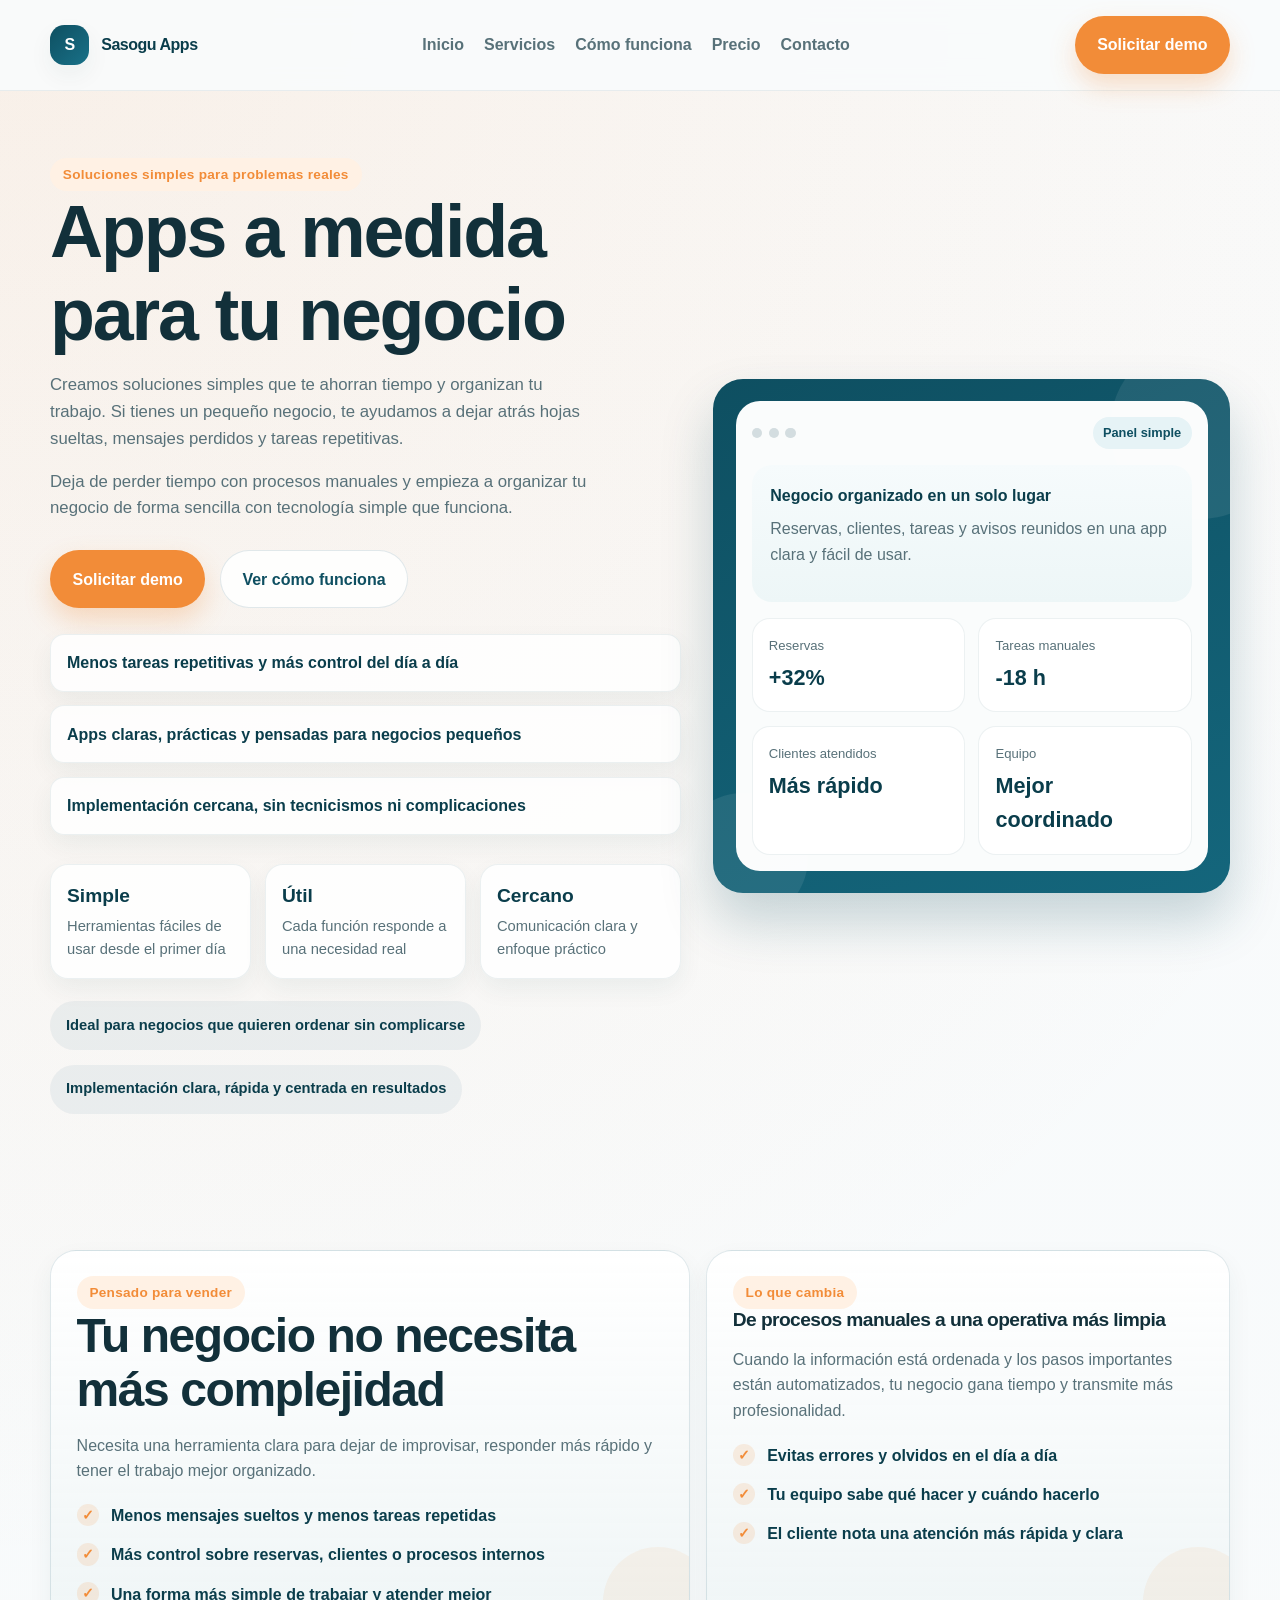
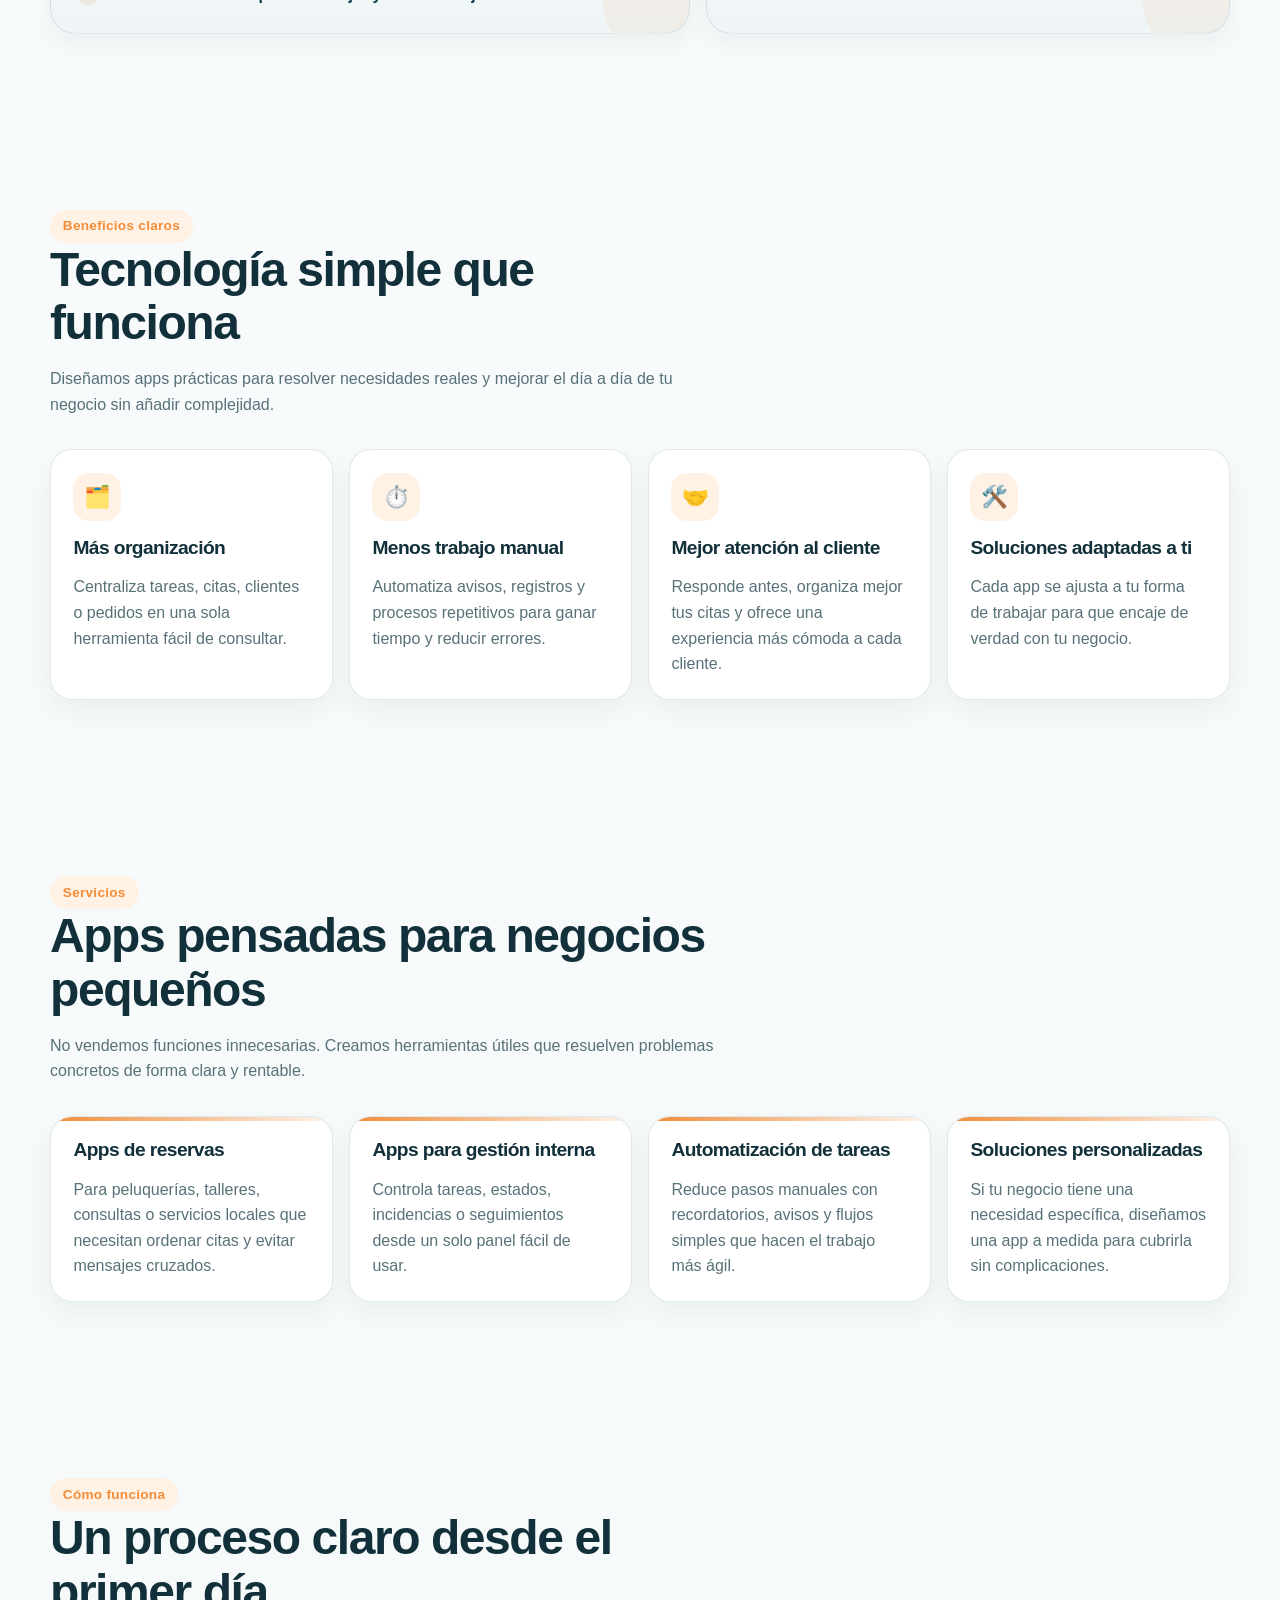
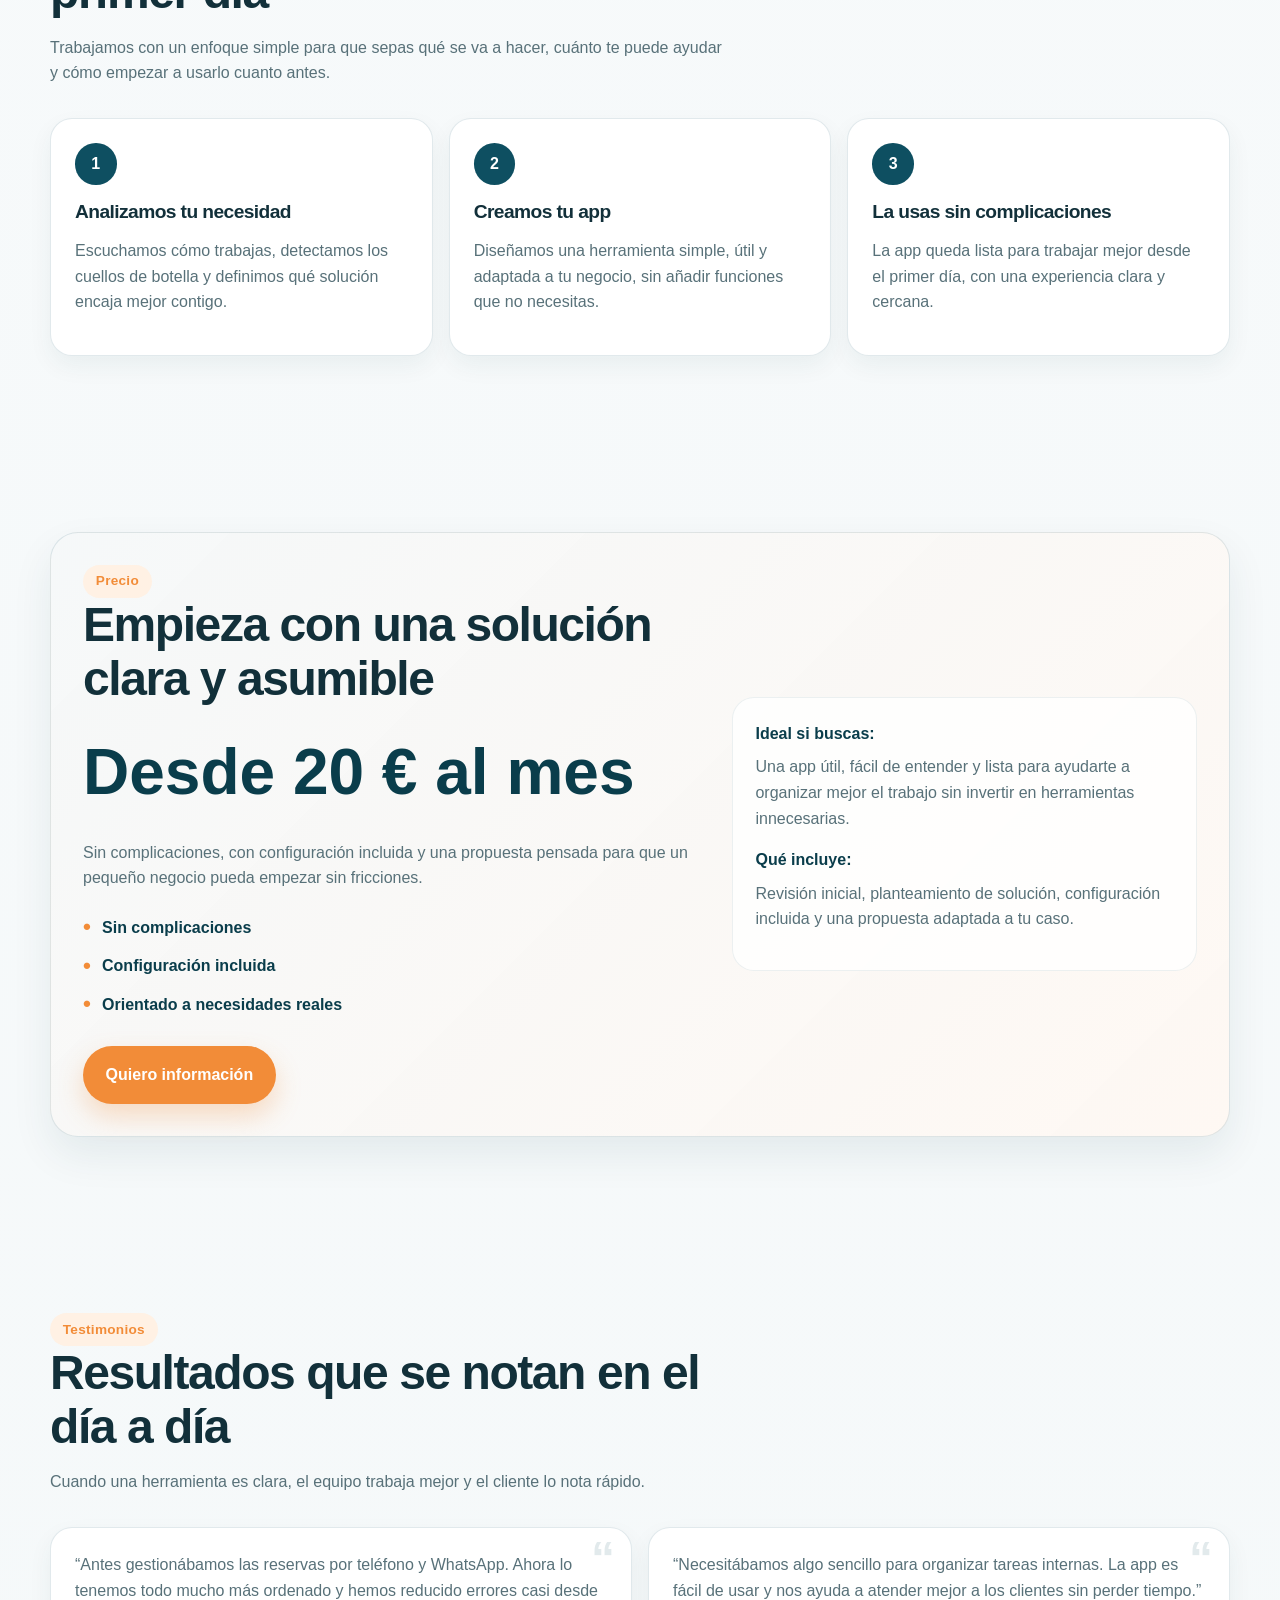
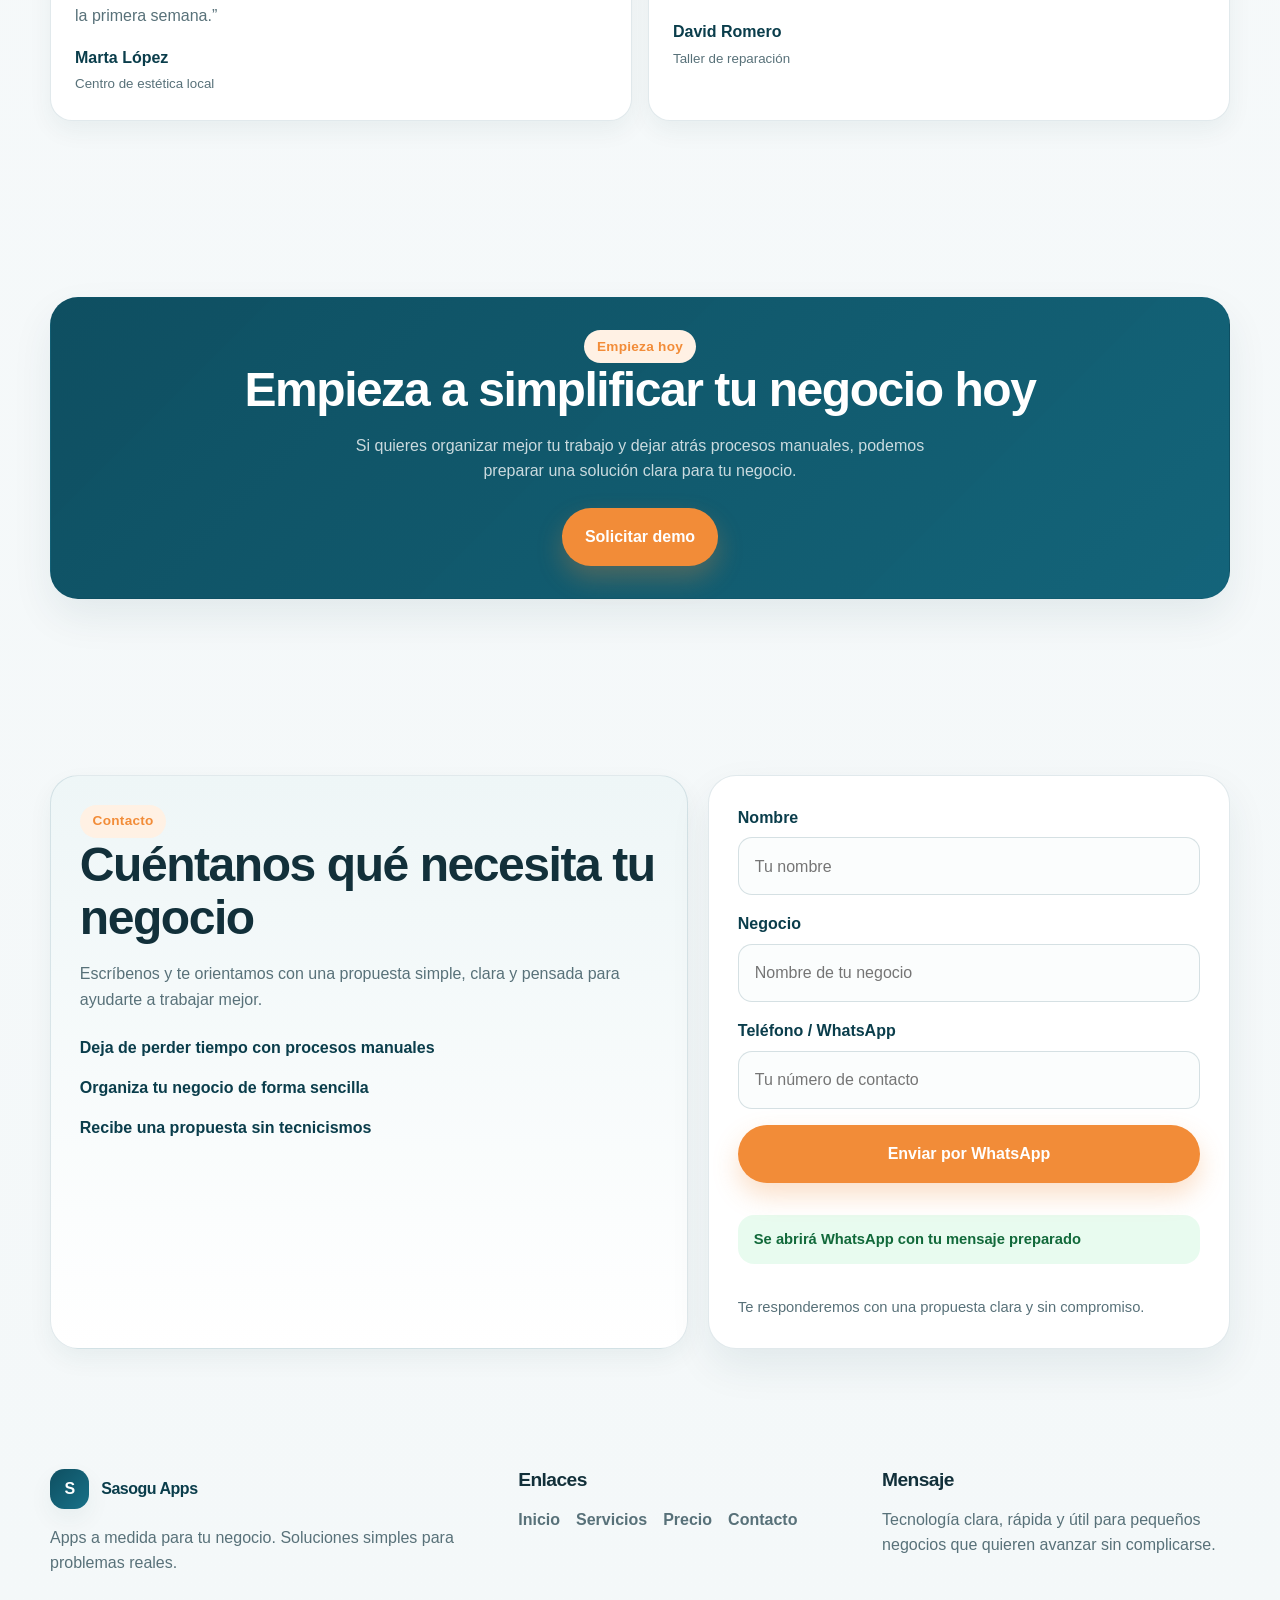
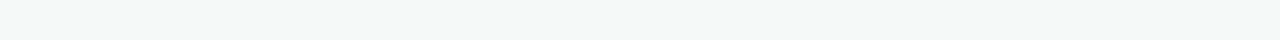
==== index.html @ d23a1ffb "Create Sasogu Apps landing page" ====
<!DOCTYPE html>
<html lang="es">
  <head>
    <meta charset="UTF-8" />
    <meta name="viewport" content="width=device-width, initial-scale=1.0" />
    <meta
      name="description"
      content="Sasogu Apps crea aplicaciones a medida para pequeños negocios. Soluciones simples para problemas reales."
    />
    <link rel="icon" type="image/svg+xml" href="favicon.svg" />
    <title>Sasogu Apps | Apps a medida para tu negocio</title>
    <style>
      :root {
        --bg: #f4f8f9;
        --surface: #ffffff;
        --surface-soft: #edf4f5;
        --text: #12303a;
        --text-muted: #587179;
        --primary: #0e4f61;
        --primary-strong: #0a3d4b;
        --accent: #f28c38;
        --accent-soft: #fff1e4;
        --border: rgba(14, 79, 97, 0.12);
        --shadow: 0 18px 40px rgba(10, 61, 75, 0.08);
        --shadow-soft: 0 10px 24px rgba(10, 61, 75, 0.06);
        --radius: 22px;
        --radius-sm: 14px;
        --max-width: 1180px;
      }

      * {
        box-sizing: border-box;
      }

      html {
        scroll-behavior: smooth;
      }

      body {
        margin: 0;
        font-family: -apple-system, BlinkMacSystemFont, "Segoe UI", sans-serif;
        background:
          radial-gradient(circle at top left, rgba(242, 140, 56, 0.1), transparent 24%),
          linear-gradient(180deg, #f9fbfc 0%, #f4f8f9 100%);
        color: var(--text);
        line-height: 1.6;
      }

      img {
        max-width: 100%;
        display: block;
      }

      a {
        color: inherit;
        text-decoration: none;
      }

      button,
      input {
        font: inherit;
      }

      .container {
        width: min(calc(100% - 2rem), var(--max-width));
        margin: 0 auto;
      }

      .section {
        padding: 4.5rem 0;
      }

      .section-header {
        max-width: 680px;
        margin-bottom: 2rem;
      }

      .eyebrow {
        display: inline-flex;
        align-items: center;
        gap: 0.5rem;
        padding: 0.35rem 0.8rem;
        border-radius: 999px;
        background: var(--accent-soft);
        color: var(--accent);
        font-size: 0.85rem;
        font-weight: 700;
        letter-spacing: 0.02em;
      }

      h1,
      h2,
      h3 {
        margin: 0 0 1rem;
        line-height: 1.12;
        letter-spacing: -0.03em;
      }

      h1 {
        font-size: clamp(2.5rem, 6vw, 4.6rem);
      }

      h2 {
        font-size: clamp(2rem, 4vw, 3rem);
      }

      h3 {
        font-size: 1.2rem;
      }

      p {
        margin: 0 0 1rem;
        color: var(--text-muted);
      }

      .btn,
      .btn-secondary {
        display: inline-flex;
        align-items: center;
        justify-content: center;
        gap: 0.55rem;
        min-height: 3.2rem;
        padding: 0.95rem 1.35rem;
        border-radius: 999px;
        border: 1px solid transparent;
        font-weight: 700;
        transition:
          transform 0.2s ease,
          box-shadow 0.2s ease,
          background 0.2s ease,
          color 0.2s ease;
      }

      .btn {
        background: var(--accent);
        color: #ffffff;
        box-shadow: 0 12px 26px rgba(242, 140, 56, 0.28);
      }

      .btn:hover,
      .btn:focus-visible {
        transform: translateY(-2px);
        box-shadow: 0 16px 32px rgba(242, 140, 56, 0.35);
      }

      .btn-secondary {
        background: rgba(255, 255, 255, 0.85);
        color: var(--primary);
        border-color: var(--border);
      }

      .btn-secondary:hover,
      .btn-secondary:focus-visible {
        transform: translateY(-2px);
        box-shadow: var(--shadow-soft);
      }

      .site-header {
        position: sticky;
        top: 0;
        z-index: 20;
        background: rgba(249, 251, 252, 0.9);
        backdrop-filter: blur(14px);
        border-bottom: 1px solid rgba(14, 79, 97, 0.08);
      }

      .header-inner {
        display: flex;
        flex-wrap: wrap;
        align-items: center;
        justify-content: space-between;
        gap: 1rem;
        padding: 1rem 0;
      }

      .brand {
        display: inline-flex;
        align-items: center;
        gap: 0.75rem;
        font-weight: 800;
        letter-spacing: -0.03em;
        color: var(--primary-strong);
      }

      .brand-mark {
        width: 2.45rem;
        height: 2.45rem;
        border-radius: 0.9rem;
        background:
          linear-gradient(135deg, var(--primary), #197188),
          var(--primary);
        color: #ffffff;
        display: grid;
        place-items: center;
        box-shadow: var(--shadow-soft);
      }

      .nav {
        display: flex;
        order: 3;
        width: 100%;
        gap: 0.6rem;
        overflow-x: auto;
        padding-bottom: 0.2rem;
        scrollbar-width: none;
      }

      .nav::-webkit-scrollbar {
        display: none;
      }

      .nav a {
        flex: 0 0 auto;
        padding: 0.7rem 0.95rem;
        border-radius: 999px;
        background: rgba(255, 255, 255, 0.8);
        border: 1px solid rgba(14, 79, 97, 0.08);
        color: var(--text-muted);
        font-weight: 600;
      }

      .hero {
        padding: 3.25rem 0 2rem;
      }

      .hero-shell {
        position: relative;
      }

      .hero-grid {
        display: grid;
        gap: 2rem;
        align-items: center;
      }

      .hero-copy p {
        font-size: 1.05rem;
        max-width: 58ch;
      }

      .hero-actions {
        display: flex;
        flex-wrap: wrap;
        gap: 0.9rem;
        margin: 1.75rem 0 1.4rem;
      }

      .hero-points {
        display: grid;
        gap: 0.85rem;
        margin-top: 1.6rem;
      }

      .hero-points span {
        display: flex;
        align-items: center;
        gap: 0.8rem;
        padding: 0.95rem 1rem;
        border-radius: var(--radius-sm);
        background: rgba(255, 255, 255, 0.82);
        border: 1px solid rgba(14, 79, 97, 0.08);
        box-shadow: var(--shadow-soft);
        color: var(--primary-strong);
        font-weight: 600;
      }

      .hero-trust {
        display: grid;
        grid-template-columns: repeat(3, minmax(0, 1fr));
        gap: 0.85rem;
        margin-top: 1.8rem;
      }

      .hero-trust strong {
        display: block;
        margin-bottom: 0.2rem;
        color: var(--primary-strong);
        font-size: 1.2rem;
      }

      .hero-trust span {
        display: block;
        padding: 1rem;
        border-radius: 18px;
        background: rgba(255, 255, 255, 0.84);
        border: 1px solid rgba(14, 79, 97, 0.08);
        box-shadow: var(--shadow-soft);
        color: var(--text-muted);
        font-size: 0.92rem;
      }

      .mini-proof {
        display: grid;
        gap: 0.9rem;
        margin-top: 1.4rem;
      }

      .mini-proof span {
        display: inline-flex;
        align-items: center;
        gap: 0.6rem;
        padding: 0.8rem 1rem;
        width: fit-content;
        border-radius: 999px;
        background: rgba(14, 79, 97, 0.06);
        color: var(--primary-strong);
        font-size: 0.92rem;
        font-weight: 700;
      }

      .hero-visual {
        position: relative;
      }

      .mockup-card {
        position: relative;
        overflow: hidden;
        border-radius: 30px;
        padding: 1.4rem;
        background: linear-gradient(160deg, #0e4f61 0%, #14667c 100%);
        box-shadow: 0 28px 52px rgba(14, 79, 97, 0.22);
      }

      .mockup-card::before,
      .mockup-card::after {
        content: "";
        position: absolute;
        border-radius: 50%;
        background: rgba(255, 255, 255, 0.08);
      }

      .mockup-card::before {
        width: 180px;
        height: 180px;
        top: -40px;
        right: -60px;
      }

      .mockup-card::after {
        width: 130px;
        height: 130px;
        bottom: -30px;
        left: -35px;
      }

      .mockup-window {
        position: relative;
        z-index: 1;
        border-radius: 24px;
        background: rgba(255, 255, 255, 0.98);
        padding: 1rem;
      }

      .mockup-topbar {
        display: flex;
        align-items: center;
        justify-content: space-between;
        margin-bottom: 1rem;
      }

      .dots {
        display: flex;
        gap: 0.4rem;
      }

      .dots i {
        width: 0.65rem;
        height: 0.65rem;
        border-radius: 50%;
        background: #d3dde0;
      }

      .mockup-badge {
        padding: 0.35rem 0.65rem;
        border-radius: 999px;
        background: #e6f3f6;
        color: var(--primary);
        font-size: 0.8rem;
        font-weight: 700;
      }

      .mockup-layout {
        display: grid;
        gap: 1rem;
      }

      .mockup-main {
        padding: 1.15rem;
        border-radius: 20px;
        background: linear-gradient(180deg, #f6fbfc 0%, #edf6f7 100%);
      }

      .mockup-main strong {
        display: block;
        margin-bottom: 0.45rem;
        color: var(--primary-strong);
      }

      .mockup-metrics {
        display: grid;
        grid-template-columns: repeat(2, minmax(0, 1fr));
        gap: 0.85rem;
      }

      .metric {
        padding: 1rem;
        border-radius: 18px;
        background: #ffffff;
        border: 1px solid rgba(14, 79, 97, 0.08);
      }

      .metric span {
        display: block;
        font-size: 0.82rem;
        color: var(--text-muted);
      }

      .metric strong {
        display: block;
        margin-top: 0.3rem;
        font-size: 1.35rem;
        color: var(--primary-strong);
      }

      .benefits-grid,
      .problem-grid,
      .services-grid,
      .testimonials-grid,
      .footer-grid {
        display: grid;
        gap: 1rem;
      }

      .card {
        background: rgba(255, 255, 255, 0.9);
        border: 1px solid var(--border);
        border-radius: var(--radius);
        padding: 1.4rem;
        box-shadow: var(--shadow-soft);
      }

      .icon-box {
        width: 3rem;
        height: 3rem;
        border-radius: 1rem;
        display: grid;
        place-items: center;
        background: var(--accent-soft);
        font-size: 1.35rem;
        margin-bottom: 1rem;
      }

      .services-grid .card,
      .testimonial,
      .step,
      .pricing-box,
      .cta-box,
      .contact-box {
        background: var(--surface);
      }

      .services-grid .card {
        position: relative;
        overflow: hidden;
      }

      .services-grid .card::before {
        content: "";
        position: absolute;
        inset: 0 auto auto 0;
        width: 100%;
        height: 4px;
        background: linear-gradient(90deg, var(--accent), rgba(242, 140, 56, 0.1));
      }

      .services-grid .card p:last-child,
      .benefits-grid .card p:last-child,
      .testimonial p:last-child {
        margin-bottom: 0;
      }

      .steps {
        display: grid;
        gap: 1rem;
      }

      .step {
        position: relative;
        padding: 1.5rem;
        border-radius: var(--radius);
        border: 1px solid var(--border);
        box-shadow: var(--shadow-soft);
      }

      .step-number {
        display: inline-grid;
        place-items: center;
        width: 2.6rem;
        height: 2.6rem;
        margin-bottom: 1rem;
        border-radius: 50%;
        background: var(--primary);
        color: #ffffff;
        font-weight: 800;
      }

      .problem-strip {
        padding-top: 1rem;
      }

      .problem-grid {
        grid-template-columns: 1fr;
      }

      .problem-card {
        position: relative;
        overflow: hidden;
        padding: 1.6rem;
        border-radius: 26px;
        background:
          linear-gradient(180deg, rgba(255, 255, 255, 0.98), rgba(237, 244, 245, 0.88));
        border: 1px solid var(--border);
        box-shadow: var(--shadow-soft);
      }

      .problem-card::after {
        content: "";
        position: absolute;
        inset: auto -1.5rem -1.5rem auto;
        width: 110px;
        height: 110px;
        border-radius: 50%;
        background: rgba(242, 140, 56, 0.08);
      }

      .problem-list {
        display: grid;
        gap: 0.85rem;
        margin-top: 1.2rem;
      }

      .problem-list span {
        display: flex;
        align-items: flex-start;
        gap: 0.75rem;
        color: var(--primary-strong);
        font-weight: 600;
      }

      .problem-list span::before {
        content: "✓";
        flex: 0 0 auto;
        width: 1.4rem;
        height: 1.4rem;
        border-radius: 50%;
        display: inline-grid;
        place-items: center;
        background: rgba(242, 140, 56, 0.14);
        color: var(--accent);
        font-size: 0.9rem;
        margin-top: 0.05rem;
      }

      .pricing-layout {
        display: grid;
        gap: 1.25rem;
        align-items: center;
      }

      .pricing-aside {
        padding: 1.4rem;
        border-radius: 22px;
        background: rgba(255, 255, 255, 0.8);
        border: 1px solid rgba(14, 79, 97, 0.08);
      }

      .pricing-aside strong {
        display: block;
        margin-bottom: 0.5rem;
        color: var(--primary-strong);
      }

      .pricing-box,
      .cta-box,
      .contact-box {
        border-radius: 28px;
        border: 1px solid var(--border);
        box-shadow: var(--shadow);
      }

      .pricing-box {
        padding: 2rem;
        background:
          linear-gradient(135deg, rgba(14, 79, 97, 0.04), rgba(242, 140, 56, 0.06)),
          #ffffff;
      }

      .price {
        font-size: clamp(2.6rem, 6vw, 4rem);
        color: var(--primary-strong);
        margin: 0.4rem 0 1rem;
        font-weight: 800;
      }

      .pricing-features {
        display: grid;
        gap: 0.8rem;
        margin: 1.5rem 0 1.8rem;
      }

      .pricing-features span {
        display: flex;
        align-items: center;
        gap: 0.7rem;
        color: var(--primary-strong);
        font-weight: 600;
      }

      .pricing-features span::before {
        content: "•";
        color: var(--accent);
        font-size: 1.4rem;
        line-height: 1;
      }

      .testimonial {
        position: relative;
        border: 1px solid var(--border);
        border-radius: var(--radius);
        padding: 1.5rem;
        box-shadow: var(--shadow-soft);
      }

      .testimonial::before {
        content: "“";
        position: absolute;
        top: 0.45rem;
        right: 1rem;
        font-size: 3rem;
        line-height: 1;
        color: rgba(14, 79, 97, 0.12);
        font-weight: 800;
      }

      .testimonial strong {
        display: block;
        color: var(--primary-strong);
      }

      .testimonial small {
        color: var(--text-muted);
      }

      .cta-box {
        padding: 2rem;
        background:
          linear-gradient(135deg, rgba(14, 79, 97, 0.96), rgba(20, 102, 124, 0.92)),
          var(--primary);
        color: #ffffff;
        text-align: center;
      }

      .cta-box p {
        color: rgba(255, 255, 255, 0.78);
        max-width: 620px;
        margin: 0 auto 1.5rem;
      }

      .contact-wrap {
        display: grid;
        gap: 1.25rem;
      }

      .contact-box {
        padding: 1.8rem;
      }

      .contact-intro {
        padding: 1.8rem;
        border-radius: 28px;
        background: linear-gradient(180deg, #eef6f7 0%, #ffffff 100%);
        border: 1px solid var(--border);
        box-shadow: var(--shadow-soft);
      }

      .contact-list {
        display: grid;
        gap: 0.9rem;
        margin-top: 1.4rem;
      }

      .contact-list span {
        display: flex;
        align-items: center;
        gap: 0.7rem;
        color: var(--primary-strong);
        font-weight: 600;
      }

      form {
        display: grid;
        gap: 1rem;
      }

      label {
        display: block;
        margin-bottom: 0.45rem;
        font-weight: 700;
        color: var(--primary-strong);
      }

      input {
        width: 100%;
        padding: 0.95rem 1rem;
        border-radius: 14px;
        border: 1px solid rgba(14, 79, 97, 0.16);
        background: #fbfdfd;
        color: var(--text);
      }

      input:focus {
        outline: 2px solid rgba(242, 140, 56, 0.18);
        border-color: var(--accent);
      }

      .form-note {
        margin: 0;
        font-size: 0.92rem;
        color: var(--text-muted);
      }

      .whatsapp-note {
        display: inline-flex;
        align-items: center;
        gap: 0.55rem;
        margin-top: 1rem;
        padding: 0.8rem 1rem;
        border-radius: 16px;
        background: rgba(37, 211, 102, 0.1);
        color: #11693a;
        font-size: 0.92rem;
        font-weight: 700;
      }

      .hp-field {
        position: absolute;
        left: -9999px;
        width: 1px;
        height: 1px;
        overflow: hidden;
      }

      .footer {
        padding: 2rem 0 3rem;
      }

      .footer-grid {
        align-items: start;
      }

      .footer-links {
        display: flex;
        flex-wrap: wrap;
        gap: 1rem;
        color: var(--text-muted);
        font-weight: 600;
      }

      .footer-note {
        color: var(--text-muted);
      }

      @media (min-width: 700px) {
        .section {
          padding: 5.5rem 0;
        }

        .benefits-grid,
        .problem-grid,
        .services-grid,
        .testimonials-grid {
          grid-template-columns: repeat(2, minmax(0, 1fr));
        }

        .steps {
          grid-template-columns: repeat(3, minmax(0, 1fr));
        }

        .footer-grid {
          grid-template-columns: 1.3fr 1fr 1fr;
        }
      }

      @media (min-width: 920px) {
        .nav {
          display: flex;
          order: initial;
          width: auto;
          align-items: center;
          gap: 1.25rem;
          overflow: visible;
          padding-bottom: 0;
        }

        .nav a {
          padding: 0;
          background: transparent;
          border: 0;
        }

        .header-cta {
          display: inline-flex;
        }

        .hero {
          padding: 4.2rem 0 3rem;
        }

        .hero-grid,
        .contact-wrap {
          grid-template-columns: 1.1fr 0.9fr;
        }

        .pricing-layout {
          grid-template-columns: 1.15fr 0.85fr;
        }

        .benefits-grid {
          grid-template-columns: repeat(4, minmax(0, 1fr));
        }

        .services-grid {
          grid-template-columns: repeat(4, minmax(0, 1fr));
        }

        .problem-grid {
          grid-template-columns: 1.1fr 0.9fr;
        }
      }

      @media (max-width: 479px) {
        .hero-trust {
          grid-template-columns: 1fr;
        }
      }
    </style>
  </head>
  <body>
    <!-- Header con navegación principal -->
    <header class="site-header">
      <div class="container header-inner">
        <a class="brand" href="#inicio" aria-label="Ir al inicio">
          <span class="brand-mark">S</span>
          <span>Sasogu Apps</span>
        </a>
        <nav class="nav" aria-label="Principal">
          <a href="#inicio">Inicio</a>
          <a href="#servicios">Servicios</a>
          <a href="#como-funciona">Cómo funciona</a>
          <a href="#precio">Precio</a>
          <a href="#contacto">Contacto</a>
        </nav>
        <a class="btn header-cta" href="#contacto">Solicitar demo</a>
      </div>
    </header>

    <main>
      <!-- Hero principal -->
      <section class="hero" id="inicio">
        <div class="container hero-shell hero-grid">
          <div class="hero-copy">
            <span class="eyebrow">Soluciones simples para problemas reales</span>
            <h1>Apps a medida para tu negocio</h1>
            <p>
              Creamos soluciones simples que te ahorran tiempo y organizan tu trabajo.
              Si tienes un pequeño negocio, te ayudamos a dejar atrás hojas sueltas,
              mensajes perdidos y tareas repetitivas.
            </p>
            <p>
              Deja de perder tiempo con procesos manuales y empieza a organizar tu
              negocio de forma sencilla con tecnología simple que funciona.
            </p>
            <div class="hero-actions">
              <a class="btn" href="#contacto">Solicitar demo</a>
              <a class="btn-secondary" href="#como-funciona">Ver cómo funciona</a>
            </div>
            <div class="hero-points">
              <span>Menos tareas repetitivas y más control del día a día</span>
              <span>Apps claras, prácticas y pensadas para negocios pequeños</span>
              <span>Implementación cercana, sin tecnicismos ni complicaciones</span>
            </div>
            <div class="hero-trust" aria-label="Puntos clave del servicio">
              <span><strong>Simple</strong> Herramientas fáciles de usar desde el primer día</span>
              <span><strong>Útil</strong> Cada función responde a una necesidad real</span>
              <span><strong>Cercano</strong> Comunicación clara y enfoque práctico</span>
            </div>
            <div class="mini-proof" aria-label="Mensajes de confianza">
              <span>Ideal para negocios que quieren ordenar sin complicarse</span>
              <span>Implementación clara, rápida y centrada en resultados</span>
            </div>
          </div>

          <div class="hero-visual" aria-hidden="true">
            <div class="mockup-card">
              <div class="mockup-window">
                <div class="mockup-topbar">
                  <div class="dots">
                    <i></i>
                    <i></i>
                    <i></i>
                  </div>
                  <span class="mockup-badge">Panel simple</span>
                </div>
                <div class="mockup-layout">
                  <div class="mockup-main">
                    <strong>Negocio organizado en un solo lugar</strong>
                    <p>
                      Reservas, clientes, tareas y avisos reunidos en una app clara y
                      fácil de usar.
                    </p>
                  </div>
                  <div class="mockup-metrics">
                    <div class="metric">
                      <span>Reservas</span>
                      <strong>+32%</strong>
                    </div>
                    <div class="metric">
                      <span>Tareas manuales</span>
                      <strong>-18 h</strong>
                    </div>
                    <div class="metric">
                      <span>Clientes atendidos</span>
                      <strong>Más rápido</strong>
                    </div>
                    <div class="metric">
                      <span>Equipo</span>
                      <strong>Mejor coordinado</strong>
                    </div>
                  </div>
                </div>
              </div>
            </div>
          </div>
        </div>
      </section>

      <!-- Problemas reales que resolvemos -->
      <section class="section problem-strip" aria-labelledby="problemas-titulo">
        <div class="container">
          <div class="problem-grid">
            <div class="problem-card">
              <span class="eyebrow">Pensado para vender</span>
              <h2 id="problemas-titulo">Tu negocio no necesita más complejidad</h2>
              <p>
                Necesita una herramienta clara para dejar de improvisar, responder más
                rápido y tener el trabajo mejor organizado.
              </p>
              <div class="problem-list">
                <span>Menos mensajes sueltos y menos tareas repetidas</span>
                <span>Más control sobre reservas, clientes o procesos internos</span>
                <span>Una forma más simple de trabajar y atender mejor</span>
              </div>
            </div>
            <div class="problem-card">
              <span class="eyebrow">Lo que cambia</span>
              <h3>De procesos manuales a una operativa más limpia</h3>
              <p>
                Cuando la información está ordenada y los pasos importantes están
                automatizados, tu negocio gana tiempo y transmite más profesionalidad.
              </p>
              <div class="problem-list">
                <span>Evitas errores y olvidos en el día a día</span>
                <span>Tu equipo sabe qué hacer y cuándo hacerlo</span>
                <span>El cliente nota una atención más rápida y clara</span>
              </div>
            </div>
          </div>
        </div>
      </section>

      <!-- Beneficios principales -->
      <section class="section" aria-labelledby="beneficios-titulo">
        <div class="container">
          <div class="section-header">
            <span class="eyebrow">Beneficios claros</span>
            <h2 id="beneficios-titulo">Tecnología simple que funciona</h2>
            <p>
              Diseñamos apps prácticas para resolver necesidades reales y mejorar el
              día a día de tu negocio sin añadir complejidad.
            </p>
          </div>
          <div class="benefits-grid">
            <article class="card">
              <div class="icon-box">🗂️</div>
              <h3>Más organización</h3>
              <p>
                Centraliza tareas, citas, clientes o pedidos en una sola herramienta
                fácil de consultar.
              </p>
            </article>
            <article class="card">
              <div class="icon-box">⏱️</div>
              <h3>Menos trabajo manual</h3>
              <p>
                Automatiza avisos, registros y procesos repetitivos para ganar tiempo
                y reducir errores.
              </p>
            </article>
            <article class="card">
              <div class="icon-box">🤝</div>
              <h3>Mejor atención al cliente</h3>
              <p>
                Responde antes, organiza mejor tus citas y ofrece una experiencia más
                cómoda a cada cliente.
              </p>
            </article>
            <article class="card">
              <div class="icon-box">🛠️</div>
              <h3>Soluciones adaptadas a ti</h3>
              <p>
                Cada app se ajusta a tu forma de trabajar para que encaje de verdad
                con tu negocio.
              </p>
            </article>
          </div>
        </div>
      </section>

      <!-- Servicios ofrecidos -->
      <section class="section" id="servicios" aria-labelledby="servicios-titulo">
        <div class="container">
          <div class="section-header">
            <span class="eyebrow">Servicios</span>
            <h2 id="servicios-titulo">Apps pensadas para negocios pequeños</h2>
            <p>
              No vendemos funciones innecesarias. Creamos herramientas útiles que
              resuelven problemas concretos de forma clara y rentable.
            </p>
          </div>
          <div class="services-grid">
            <article class="card">
              <h3>Apps de reservas</h3>
              <p>
                Para peluquerías, talleres, consultas o servicios locales que necesitan
                ordenar citas y evitar mensajes cruzados.
              </p>
            </article>
            <article class="card">
              <h3>Apps para gestión interna</h3>
              <p>
                Controla tareas, estados, incidencias o seguimientos desde un solo
                panel fácil de usar.
              </p>
            </article>
            <article class="card">
              <h3>Automatización de tareas</h3>
              <p>
                Reduce pasos manuales con recordatorios, avisos y flujos simples que
                hacen el trabajo más ágil.
              </p>
            </article>
            <article class="card">
              <h3>Soluciones personalizadas</h3>
              <p>
                Si tu negocio tiene una necesidad específica, diseñamos una app a
                medida para cubrirla sin complicaciones.
              </p>
            </article>
          </div>
        </div>
      </section>

      <!-- Proceso de trabajo -->
      <section class="section" id="como-funciona" aria-labelledby="proceso-titulo">
        <div class="container">
          <div class="section-header">
            <span class="eyebrow">Cómo funciona</span>
            <h2 id="proceso-titulo">Un proceso claro desde el primer día</h2>
            <p>
              Trabajamos con un enfoque simple para que sepas qué se va a hacer, cuánto
              te puede ayudar y cómo empezar a usarlo cuanto antes.
            </p>
          </div>
          <div class="steps">
            <article class="step">
              <span class="step-number">1</span>
              <h3>Analizamos tu necesidad</h3>
              <p>
                Escuchamos cómo trabajas, detectamos los cuellos de botella y definimos
                qué solución encaja mejor contigo.
              </p>
            </article>
            <article class="step">
              <span class="step-number">2</span>
              <h3>Creamos tu app</h3>
              <p>
                Diseñamos una herramienta simple, útil y adaptada a tu negocio, sin
                añadir funciones que no necesitas.
              </p>
            </article>
            <article class="step">
              <span class="step-number">3</span>
              <h3>La usas sin complicaciones</h3>
              <p>
                La app queda lista para trabajar mejor desde el primer día, con una
                experiencia clara y cercana.
              </p>
            </article>
          </div>
        </div>
      </section>

      <!-- Bloque de precios -->
      <section class="section" id="precio" aria-labelledby="precio-titulo">
        <div class="container">
          <div class="pricing-box">
            <div class="pricing-layout">
              <div>
                <span class="eyebrow">Precio</span>
                <h2 id="precio-titulo">Empieza con una solución clara y asumible</h2>
                <p class="price">Desde 20 € al mes</p>
                <p>
                  Sin complicaciones, con configuración incluida y una propuesta
                  pensada para que un pequeño negocio pueda empezar sin fricciones.
                </p>
                <div class="pricing-features">
                  <span>Sin complicaciones</span>
                  <span>Configuración incluida</span>
                  <span>Orientado a necesidades reales</span>
                </div>
                <a class="btn" href="#contacto">Quiero información</a>
              </div>
              <aside class="pricing-aside">
                <strong>Ideal si buscas:</strong>
                <p>
                  Una app útil, fácil de entender y lista para ayudarte a organizar
                  mejor el trabajo sin invertir en herramientas innecesarias.
                </p>
                <strong>Qué incluye:</strong>
                <p>
                  Revisión inicial, planteamiento de solución, configuración incluida y
                  una propuesta adaptada a tu caso.
                </p>
              </aside>
            </div>
          </div>
        </div>
      </section>

      <!-- Testimonios simulados -->
      <section class="section" aria-labelledby="testimonios-titulo">
        <div class="container">
          <div class="section-header">
            <span class="eyebrow">Testimonios</span>
            <h2 id="testimonios-titulo">Resultados que se notan en el día a día</h2>
            <p>
              Cuando una herramienta es clara, el equipo trabaja mejor y el cliente lo
              nota rápido.
            </p>
          </div>
          <div class="testimonials-grid">
            <article class="testimonial">
              <p>
                “Antes gestionábamos las reservas por teléfono y WhatsApp. Ahora lo
                tenemos todo mucho más ordenado y hemos reducido errores casi desde la
                primera semana.”
              </p>
              <strong>Marta López</strong>
              <small>Centro de estética local</small>
            </article>
            <article class="testimonial">
              <p>
                “Necesitábamos algo sencillo para organizar tareas internas. La app es
                fácil de usar y nos ayuda a atender mejor a los clientes sin perder
                tiempo.”
              </p>
              <strong>David Romero</strong>
              <small>Taller de reparación</small>
            </article>
          </div>
        </div>
      </section>

      <!-- Llamada a la acción final -->
      <section class="section" aria-labelledby="cta-titulo">
        <div class="container">
          <div class="cta-box">
            <span class="eyebrow">Empieza hoy</span>
            <h2 id="cta-titulo">Empieza a simplificar tu negocio hoy</h2>
            <p>
              Si quieres organizar mejor tu trabajo y dejar atrás procesos manuales,
              podemos preparar una solución clara para tu negocio.
            </p>
            <a class="btn" href="#contacto">Solicitar demo</a>
          </div>
        </div>
      </section>

      <!-- Sección de contacto -->
      <section class="section" id="contacto" aria-labelledby="contacto-titulo">
        <div class="container contact-wrap">
          <div class="contact-intro">
            <span class="eyebrow">Contacto</span>
            <h2 id="contacto-titulo">Cuéntanos qué necesita tu negocio</h2>
            <p>
              Escríbenos y te orientamos con una propuesta simple, clara y pensada para
              ayudarte a trabajar mejor.
            </p>
            <div class="contact-list">
              <span>Deja de perder tiempo con procesos manuales</span>
              <span>Organiza tu negocio de forma sencilla</span>
              <span>Recibe una propuesta sin tecnicismos</span>
            </div>
          </div>
          <div class="contact-box">
            <form id="contact-form" action="#" method="post">
              <div class="hp-field" aria-hidden="true">
                <label for="empresa_web">Empresa web</label>
                <input
                  id="empresa_web"
                  name="empresa_web"
                  type="text"
                  tabindex="-1"
                  autocomplete="off"
                />
              </div>
              <div>
                <label for="nombre">Nombre</label>
                <input
                  id="nombre"
                  name="nombre"
                  type="text"
                  placeholder="Tu nombre"
                  required
                />
              </div>
              <div>
                <label for="negocio">Negocio</label>
                <input
                  id="negocio"
                  name="negocio"
                  type="text"
                  placeholder="Nombre de tu negocio"
                  required
                />
              </div>
              <div>
                <label for="telefono">Teléfono / WhatsApp</label>
                <input
                  id="telefono"
                  name="telefono"
                  type="tel"
                  placeholder="Tu número de contacto"
                  required
                />
              </div>
              <button class="btn" type="submit">Enviar por WhatsApp</button>
              <p class="whatsapp-note">Se abrirá WhatsApp con tu mensaje preparado</p>
              <p class="form-note">
                Te responderemos con una propuesta clara y sin compromiso.
              </p>
            </form>
          </div>
        </div>
      </section>
    </main>

    <!-- Footer final -->
    <footer class="footer">
      <div class="container footer-grid">
        <div>
          <a class="brand" href="#inicio">
            <span class="brand-mark">S</span>
            <span>Sasogu Apps</span>
          </a>
          <p class="footer-note" style="margin-top: 1rem;">
            Apps a medida para tu negocio. Soluciones simples para problemas reales.
          </p>
        </div>
        <div>
          <h3>Enlaces</h3>
          <div class="footer-links">
            <a href="#inicio">Inicio</a>
            <a href="#servicios">Servicios</a>
            <a href="#precio">Precio</a>
            <a href="#contacto">Contacto</a>
          </div>
        </div>
        <div>
          <h3>Mensaje</h3>
          <p class="footer-note">
            Tecnología clara, rápida y útil para pequeños negocios que quieren avanzar
            sin complicarse.
          </p>
        </div>
      </div>
    </footer>

    <script>
      // Mantiene el foco comercial llevando los CTAs al formulario de contacto.
      document.querySelectorAll('a[href="#contacto"]').forEach(function (link) {
        link.addEventListener("click", function () {
          var input = document.getElementById("nombre");
          window.setTimeout(function () {
            input.focus();
          }, 350);
        });
      });

      // Envía el formulario a WhatsApp con un mensaje prellenado.
      document.getElementById("contact-form").addEventListener("submit", function (event) {
        event.preventDefault();

        var honeypot = document.getElementById("empresa_web").value.trim();
        var lastSentAt = Number(window.localStorage.getItem("sasoguLastWhatsappLead") || "0");
        var now = Date.now();
        var cooldownMs = 15000;

        if (honeypot !== "") {
          return;
        }

        if (now - lastSentAt < cooldownMs) {
          window.alert("Espera unos segundos antes de volver a enviar el formulario.");
          return;
        }

        var nombre = document.getElementById("nombre").value.trim();
        var negocio = document.getElementById("negocio").value.trim();
        var telefono = document.getElementById("telefono").value.trim();

        var mensaje = [
          "Hola, soy " + nombre + ".",
          "Mi negocio es: " + negocio + ".",
          "Mi teléfono o WhatsApp es: " + telefono + ".",
          "Quiero información sobre una app a medida para mi negocio."
        ].join("\n");

        var url =
          "https://wa.me/34607225259?text=" + encodeURIComponent(mensaje);

        window.localStorage.setItem("sasoguLastWhatsappLead", String(now));
        window.open(url, "_blank");
      });
    </script>
  </body>
</html>
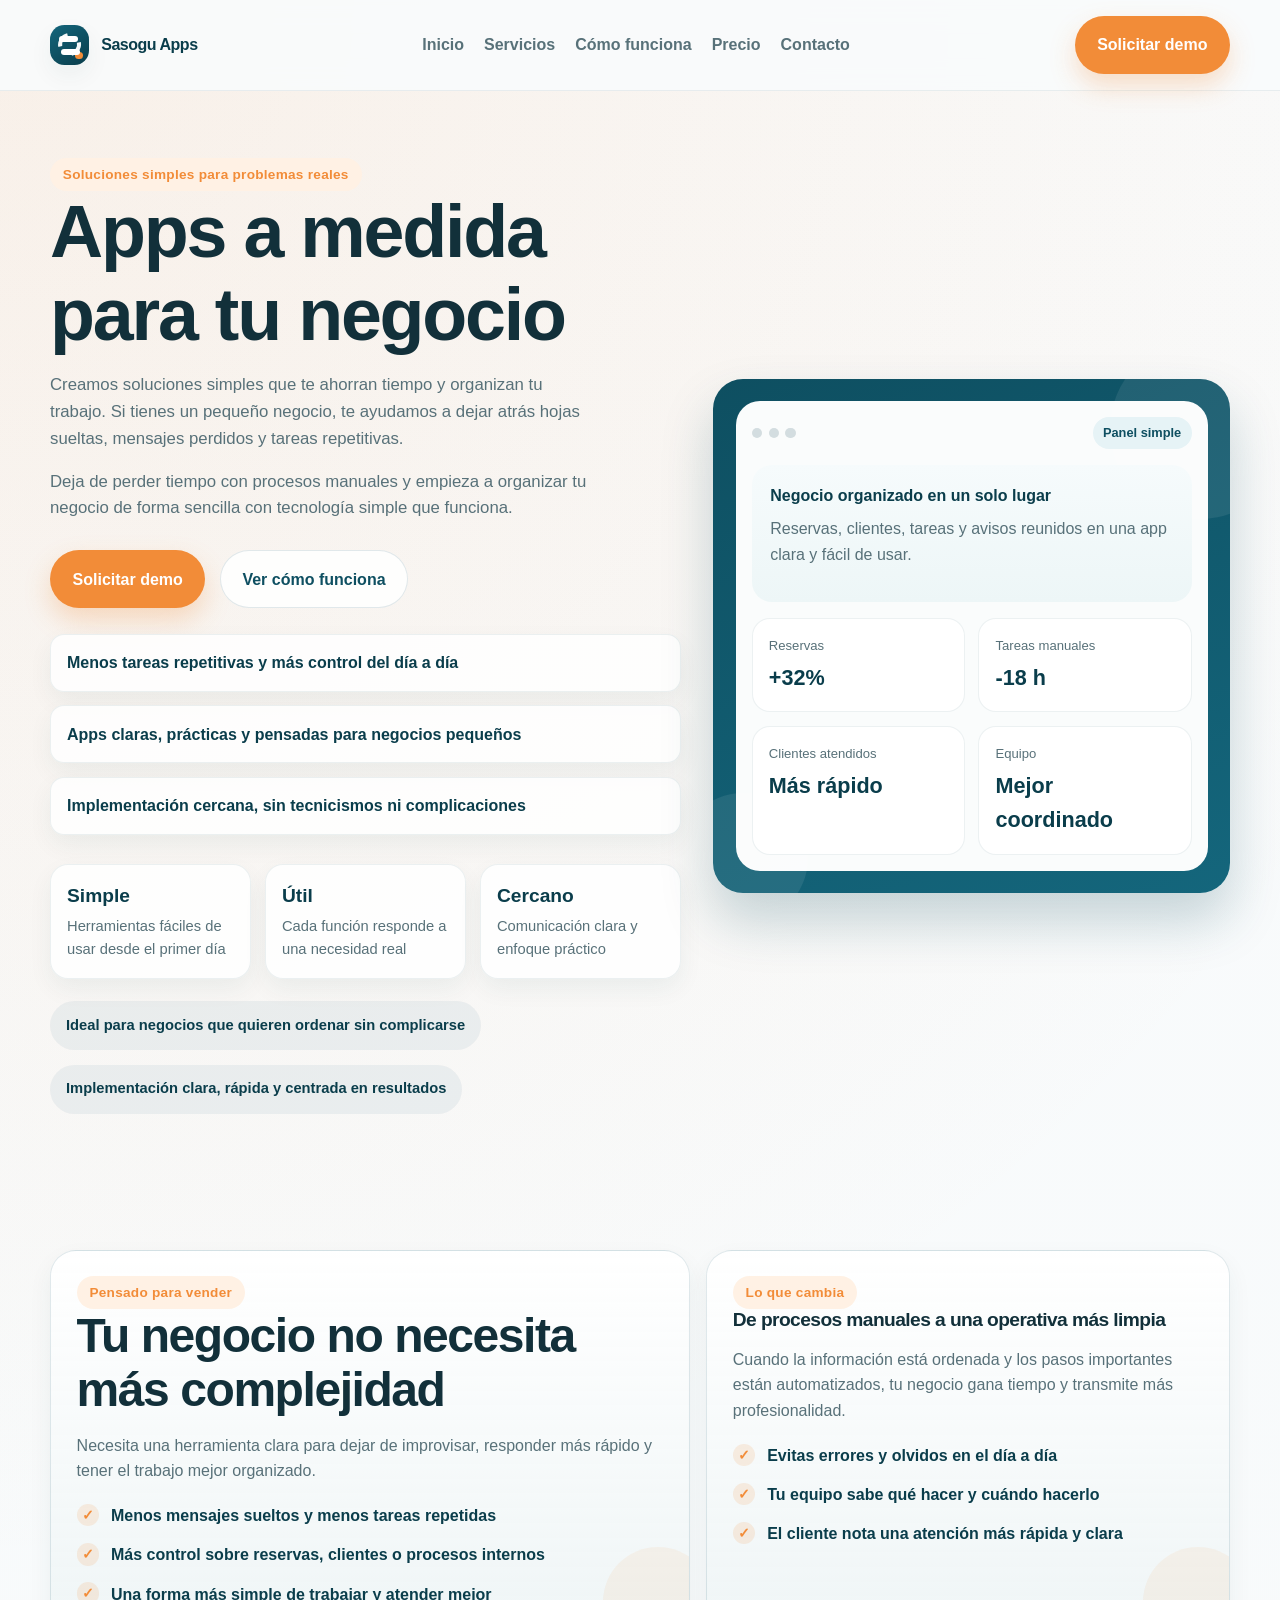
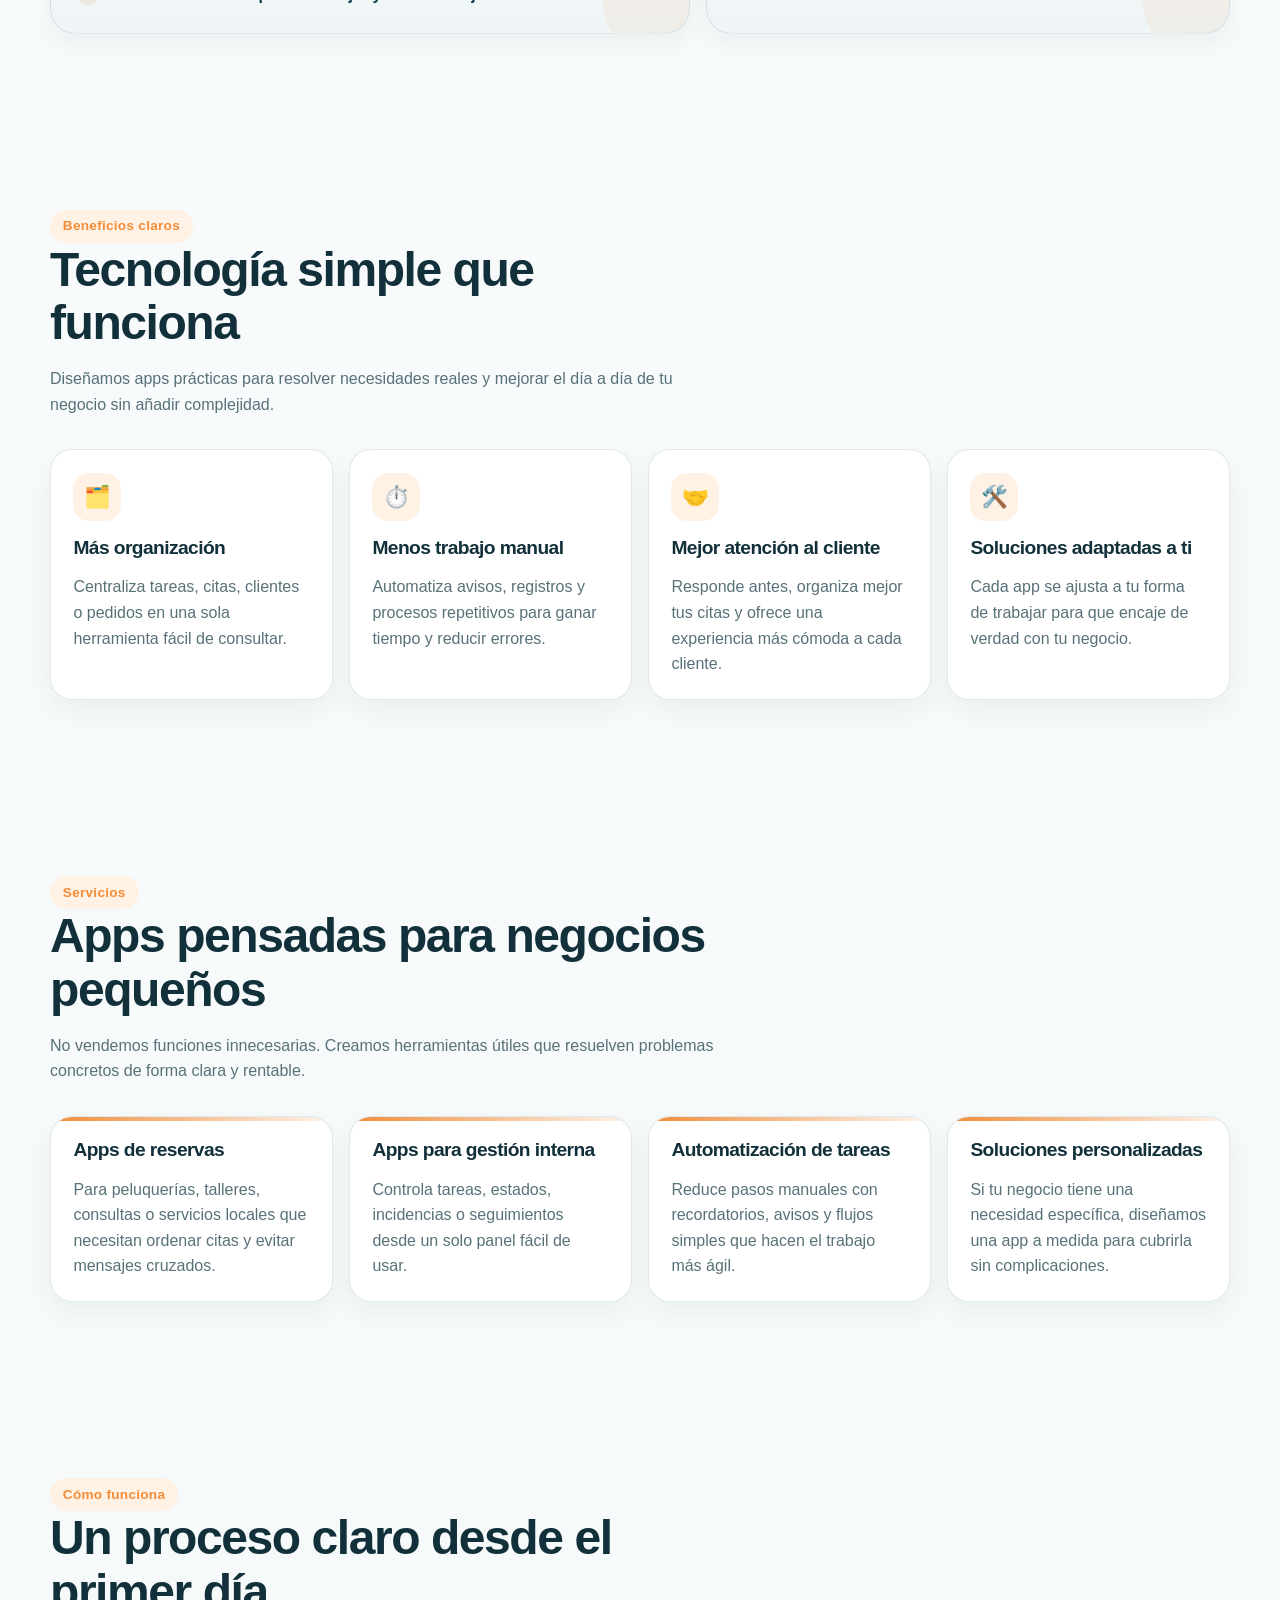
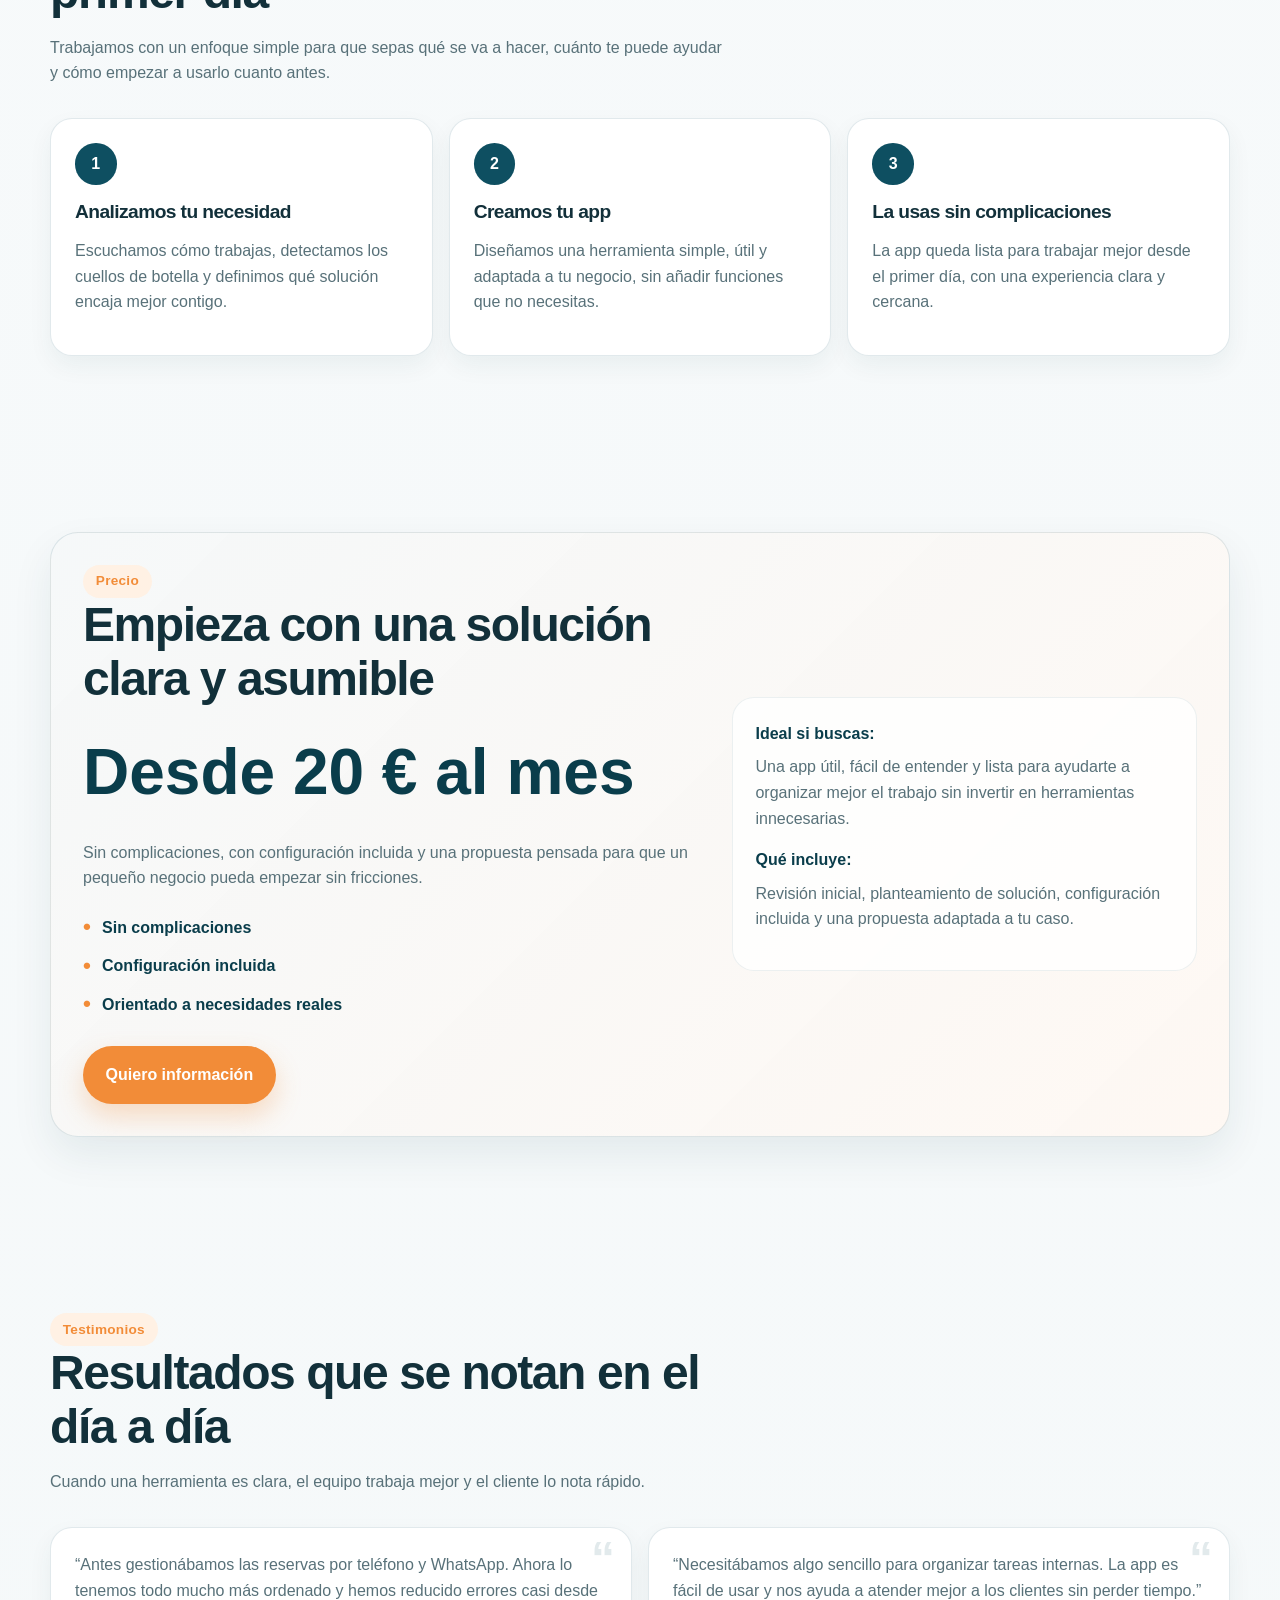
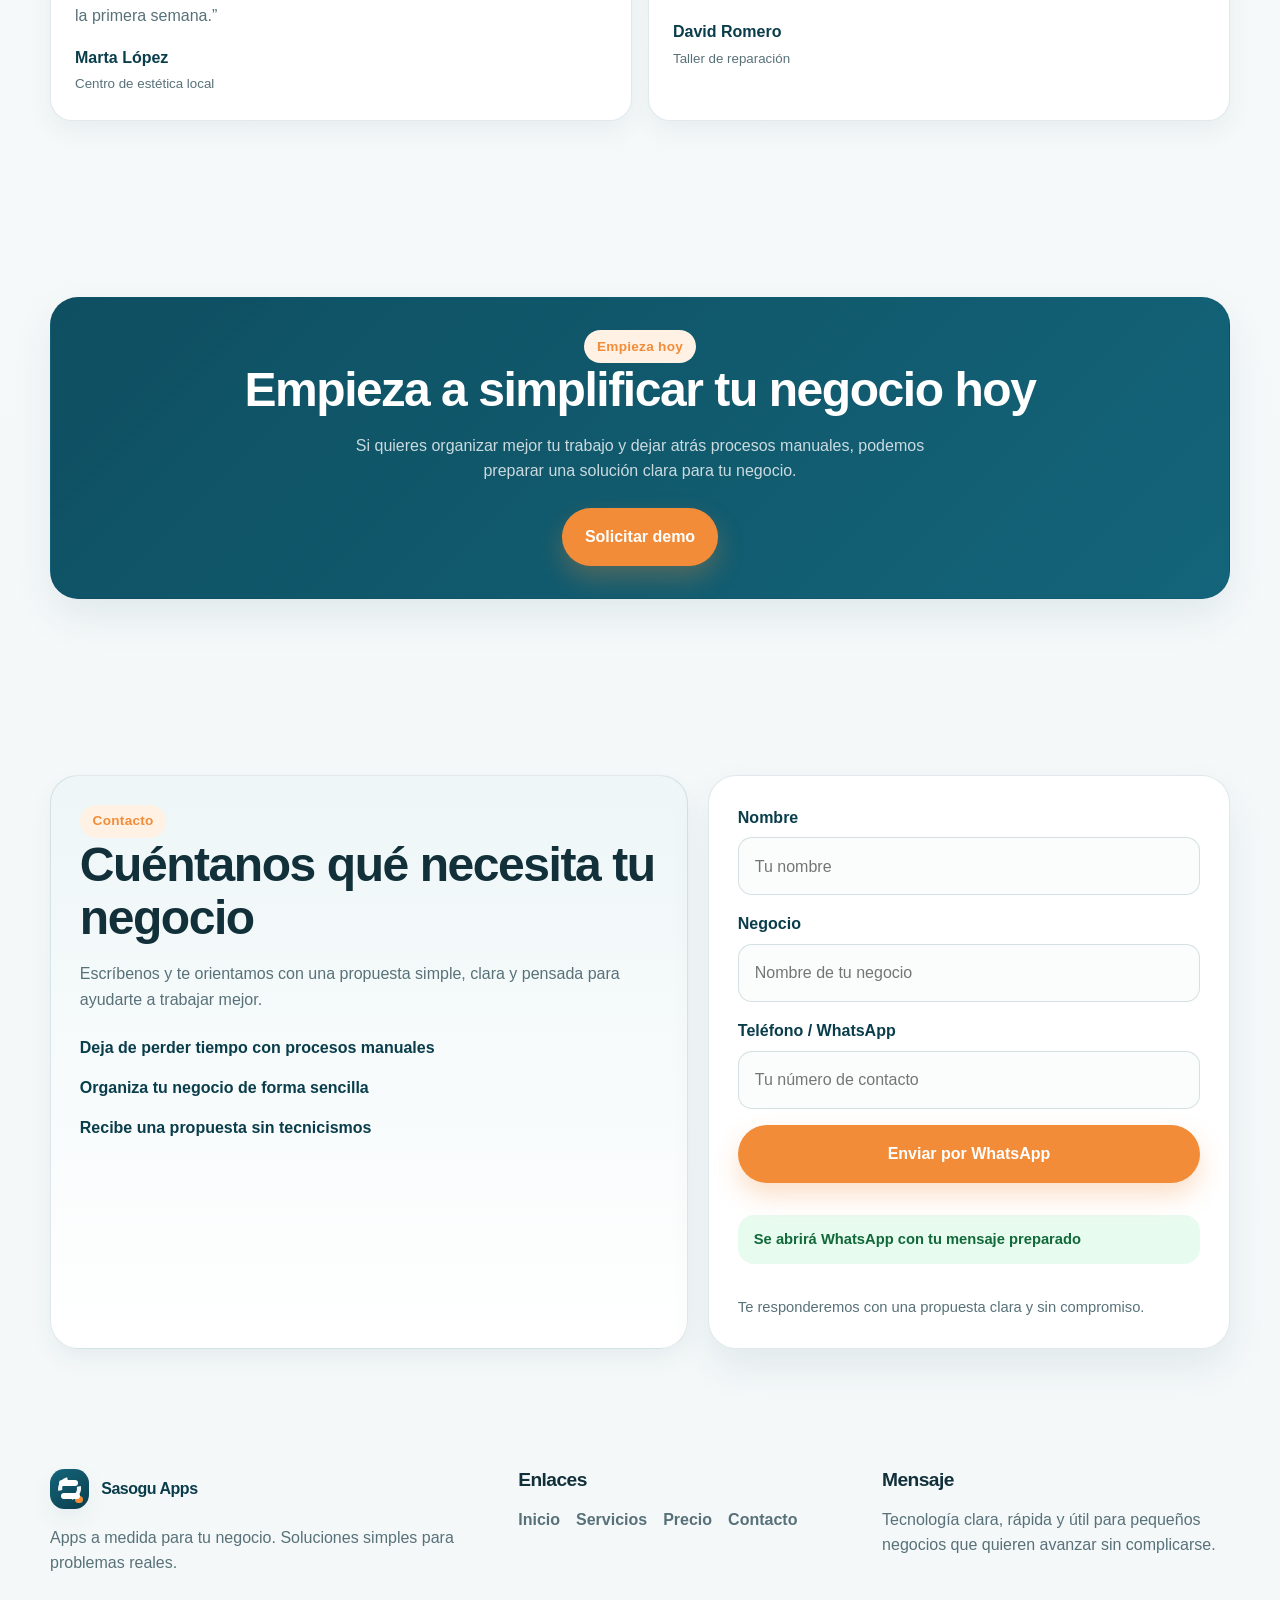
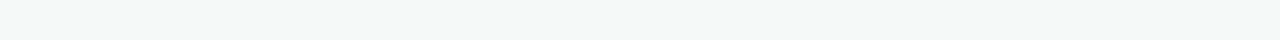
==== commit ae53716d: "Refine favicon and brand mark" ====
--- a/index.html
+++ b/index.html
@@ -183,16 +183,61 @@
       }
 
       .brand-mark {
+        position: relative;
         width: 2.45rem;
         height: 2.45rem;
         border-radius: 0.9rem;
         background:
-          linear-gradient(135deg, var(--primary), #197188),
+          linear-gradient(145deg, #14667c, var(--primary-strong)),
           var(--primary);
-        color: #ffffff;
-        display: grid;
-        place-items: center;
+        display: inline-flex;
+        align-items: center;
+        justify-content: center;
         box-shadow: var(--shadow-soft);
+        overflow: hidden;
+      }
+
+      .brand-mark::before,
+      .brand-mark::after {
+        content: "";
+        position: absolute;
+        border-radius: 999px;
+        background: #ffffff;
+      }
+
+      .brand-mark::before {
+        width: 1.2rem;
+        height: 0.38rem;
+        top: 0.68rem;
+        left: 0.58rem;
+      }
+
+      .brand-mark::after {
+        width: 1.2rem;
+        height: 0.38rem;
+        right: 0.58rem;
+        bottom: 0.62rem;
+      }
+
+      .brand-mark-dot {
+        position: absolute;
+        right: 0.4rem;
+        bottom: 0.35rem;
+        width: 0.46rem;
+        height: 0.46rem;
+        border-radius: 50%;
+        background: var(--accent);
+      }
+
+      .brand-mark-curve {
+        width: 1.45rem;
+        height: 1.45rem;
+        border: 0.28rem solid #ffffff;
+        border-top-color: transparent;
+        border-bottom-color: transparent;
+        border-radius: 999px;
+        transform: rotate(33deg);
+        opacity: 0.96;
       }
 
       .nav {
@@ -850,7 +895,10 @@
     <header class="site-header">
       <div class="container header-inner">
         <a class="brand" href="#inicio" aria-label="Ir al inicio">
-          <span class="brand-mark">S</span>
+          <span class="brand-mark" aria-hidden="true">
+            <span class="brand-mark-curve"></span>
+            <span class="brand-mark-dot"></span>
+          </span>
           <span>Sasogu Apps</span>
         </a>
         <nav class="nav" aria-label="Principal">
@@ -1270,7 +1318,10 @@
       <div class="container footer-grid">
         <div>
           <a class="brand" href="#inicio">
-            <span class="brand-mark">S</span>
+            <span class="brand-mark" aria-hidden="true">
+              <span class="brand-mark-curve"></span>
+              <span class="brand-mark-dot"></span>
+            </span>
             <span>Sasogu Apps</span>
           </a>
           <p class="footer-note" style="margin-top: 1rem;">
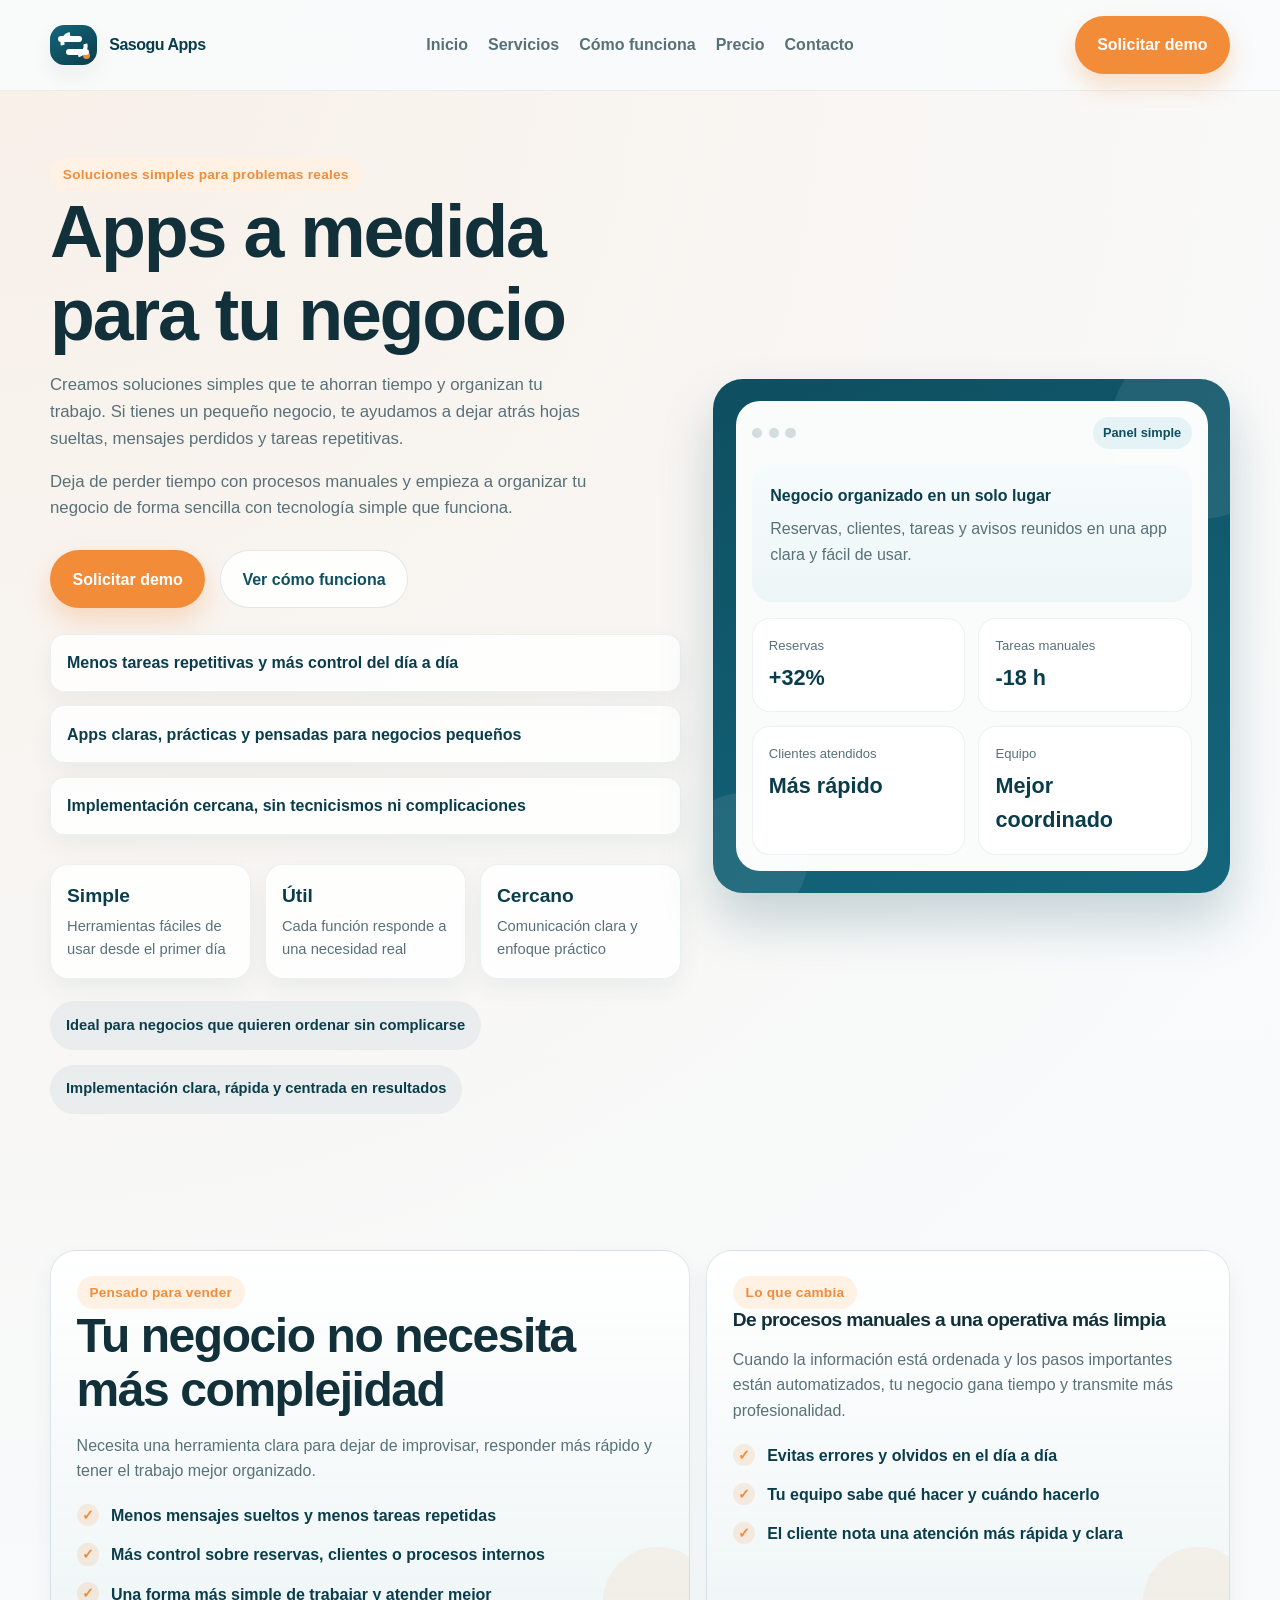
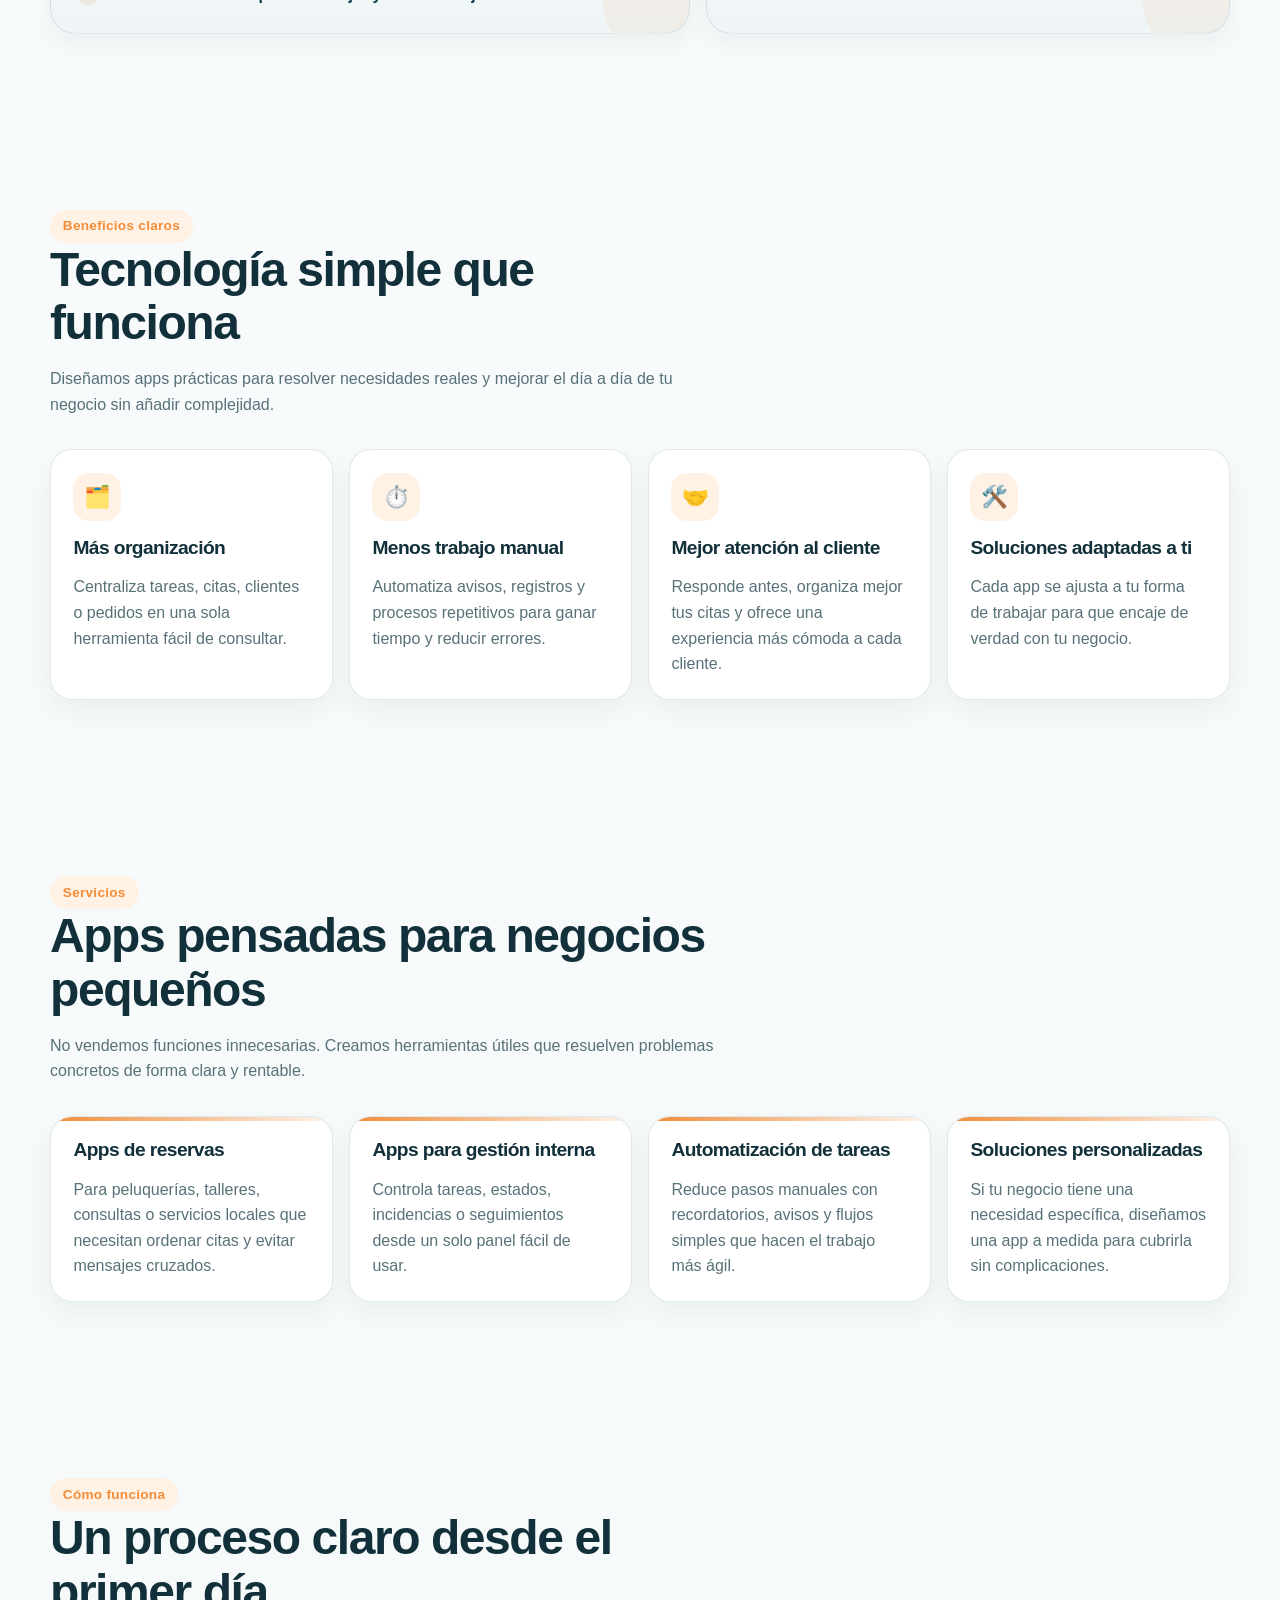
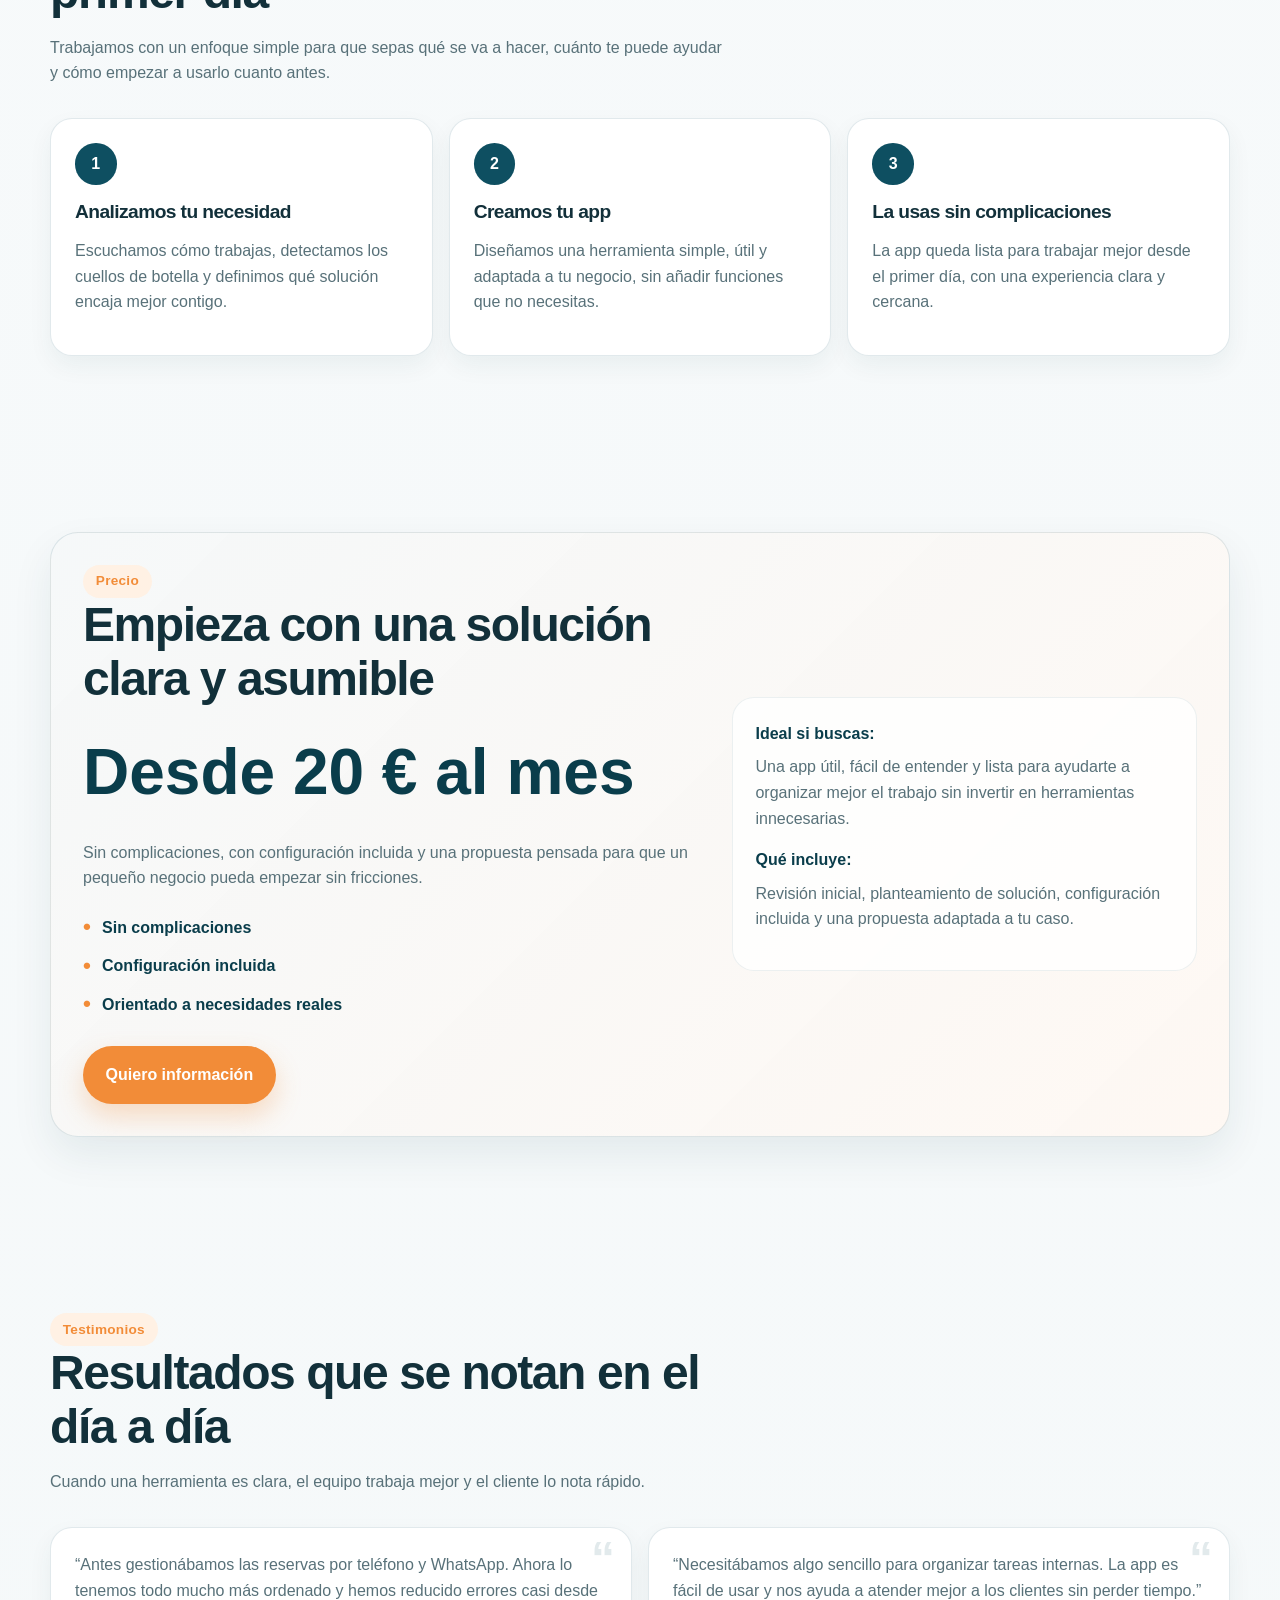
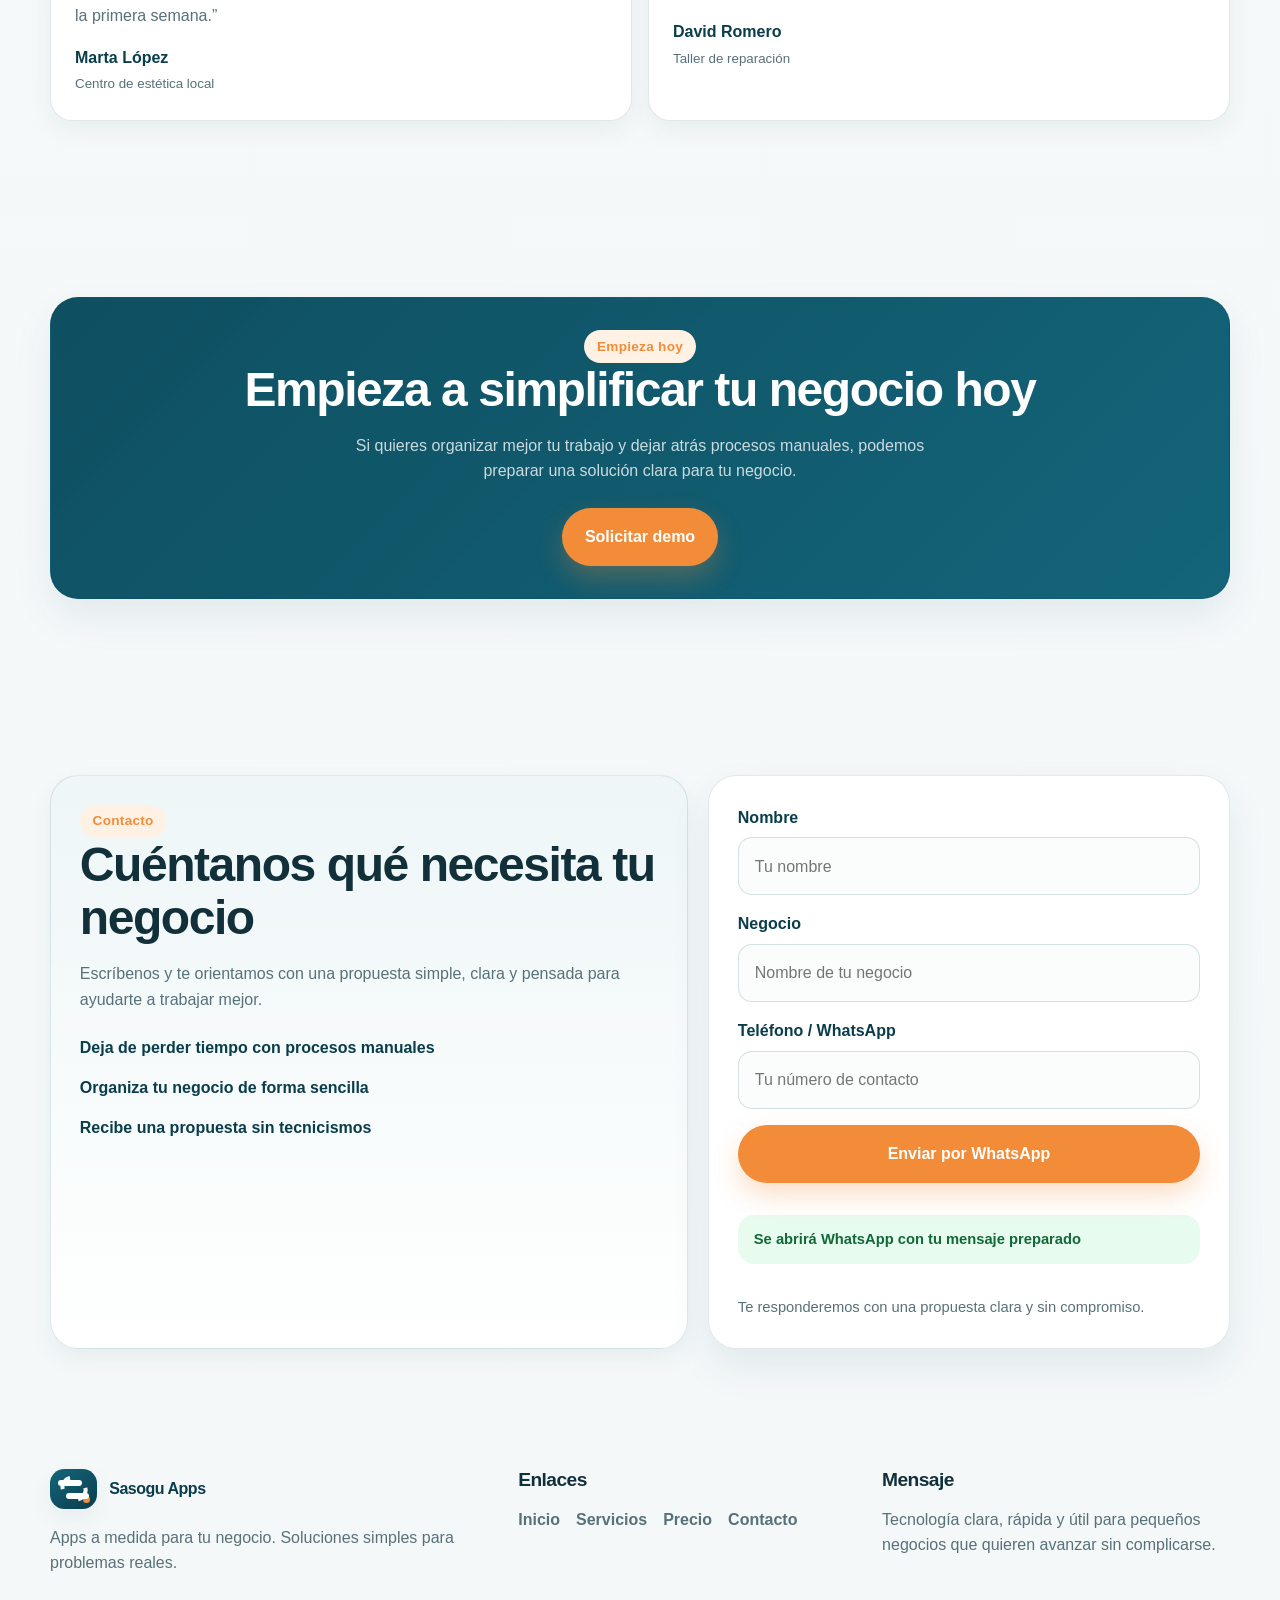
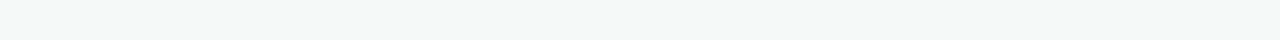
==== commit 77f2dd27: "Widen header brand mark" ====
--- a/index.html
+++ b/index.html
@@ -184,7 +184,7 @@
 
       .brand-mark {
         position: relative;
-        width: 2.45rem;
+        width: 2.95rem;
         height: 2.45rem;
         border-radius: 0.9rem;
         background:
@@ -206,22 +206,22 @@
       }
 
       .brand-mark::before {
-        width: 1.2rem;
+        width: 1.45rem;
         height: 0.38rem;
         top: 0.68rem;
-        left: 0.58rem;
+        left: 0.52rem;
       }
 
       .brand-mark::after {
-        width: 1.2rem;
+        width: 1.45rem;
         height: 0.38rem;
-        right: 0.58rem;
+        right: 0.52rem;
         bottom: 0.62rem;
       }
 
       .brand-mark-dot {
         position: absolute;
-        right: 0.4rem;
+        right: 0.44rem;
         bottom: 0.35rem;
         width: 0.46rem;
         height: 0.46rem;
@@ -230,7 +230,7 @@
       }
 
       .brand-mark-curve {
-        width: 1.45rem;
+        width: 1.75rem;
         height: 1.45rem;
         border: 0.28rem solid #ffffff;
         border-top-color: transparent;
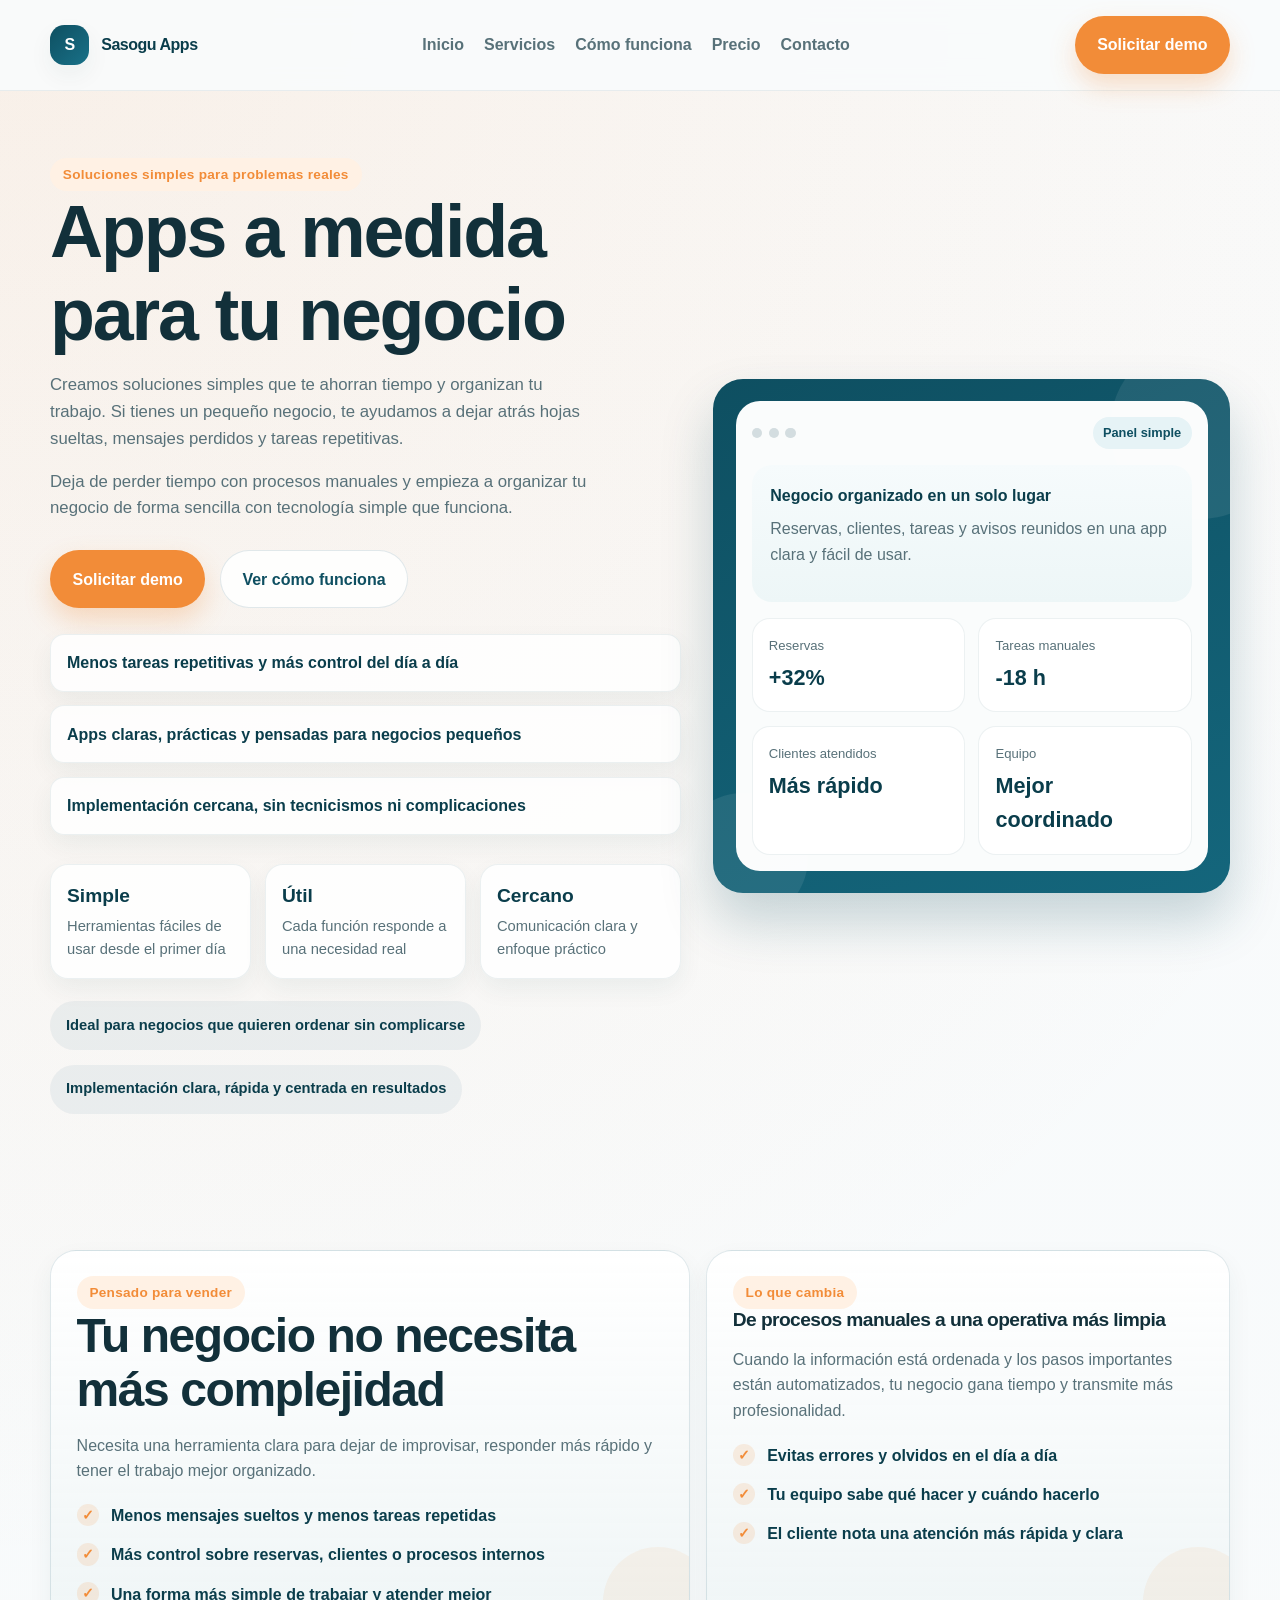
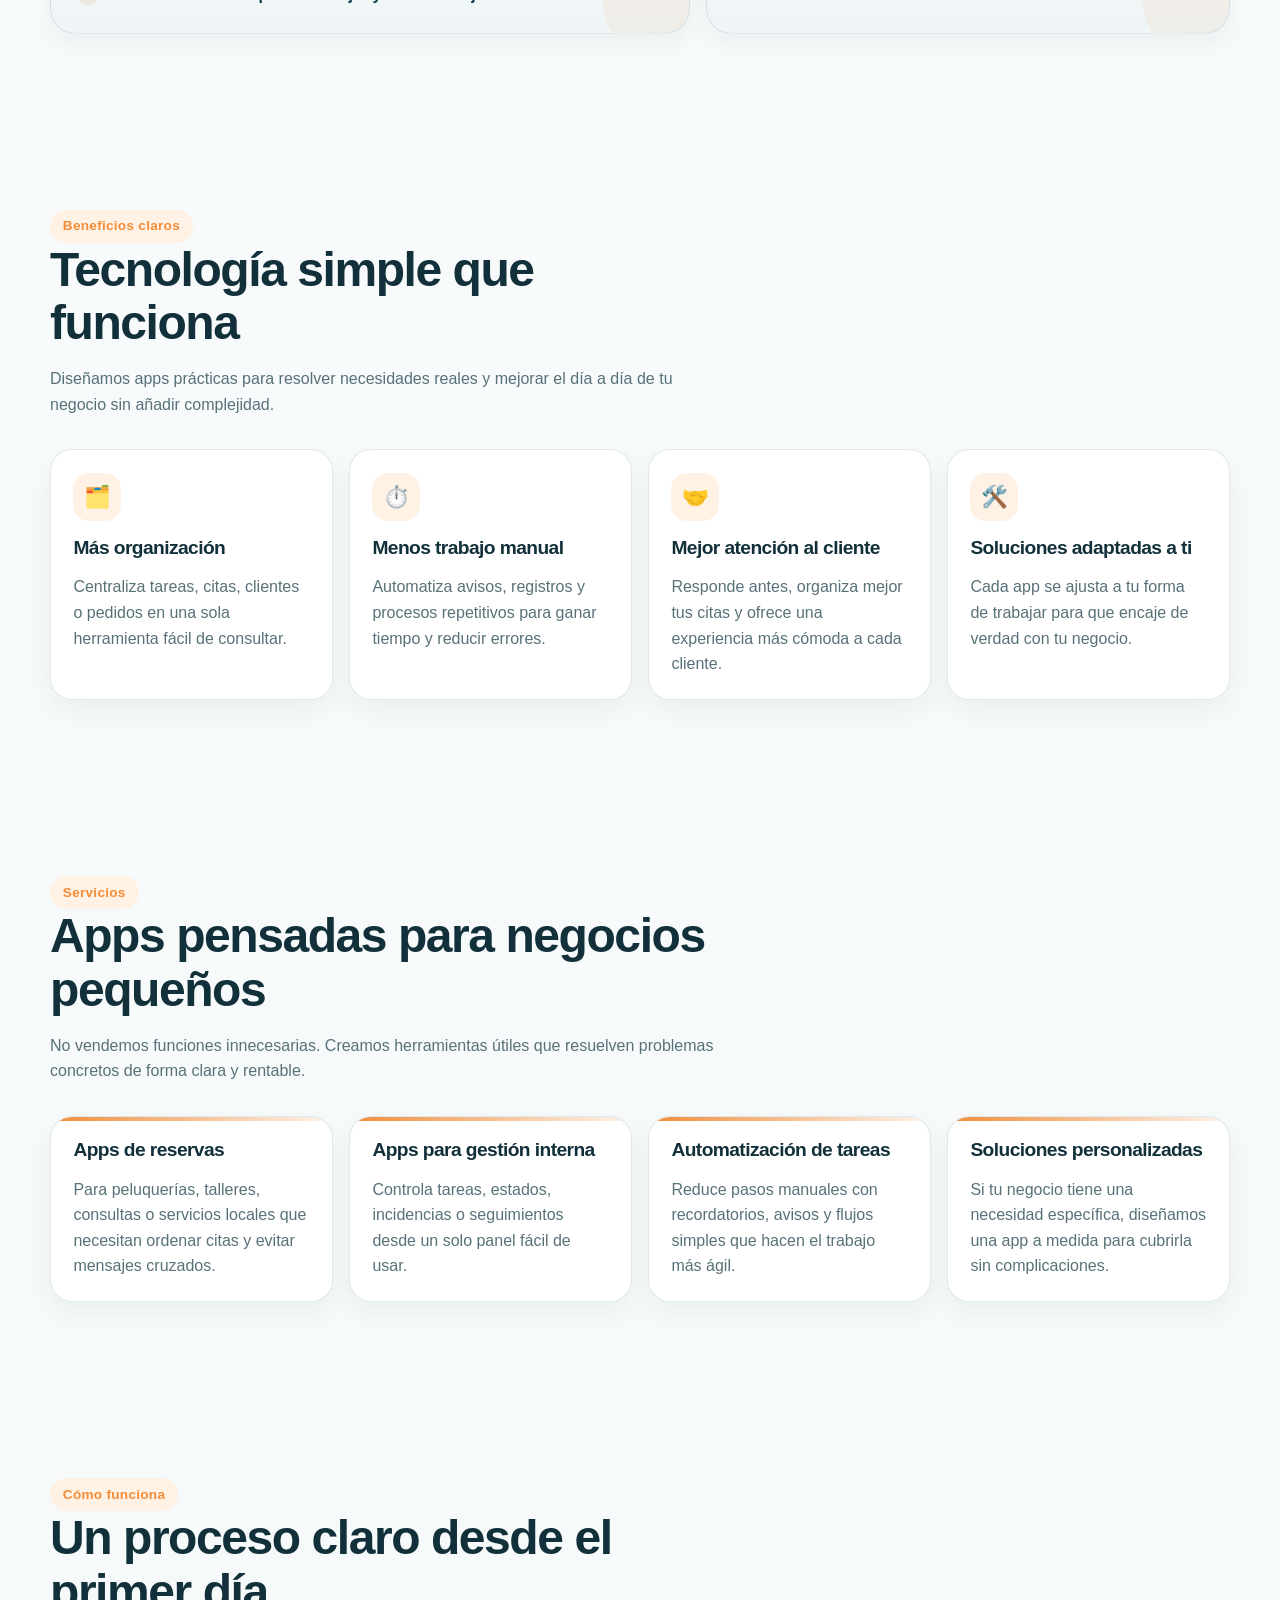
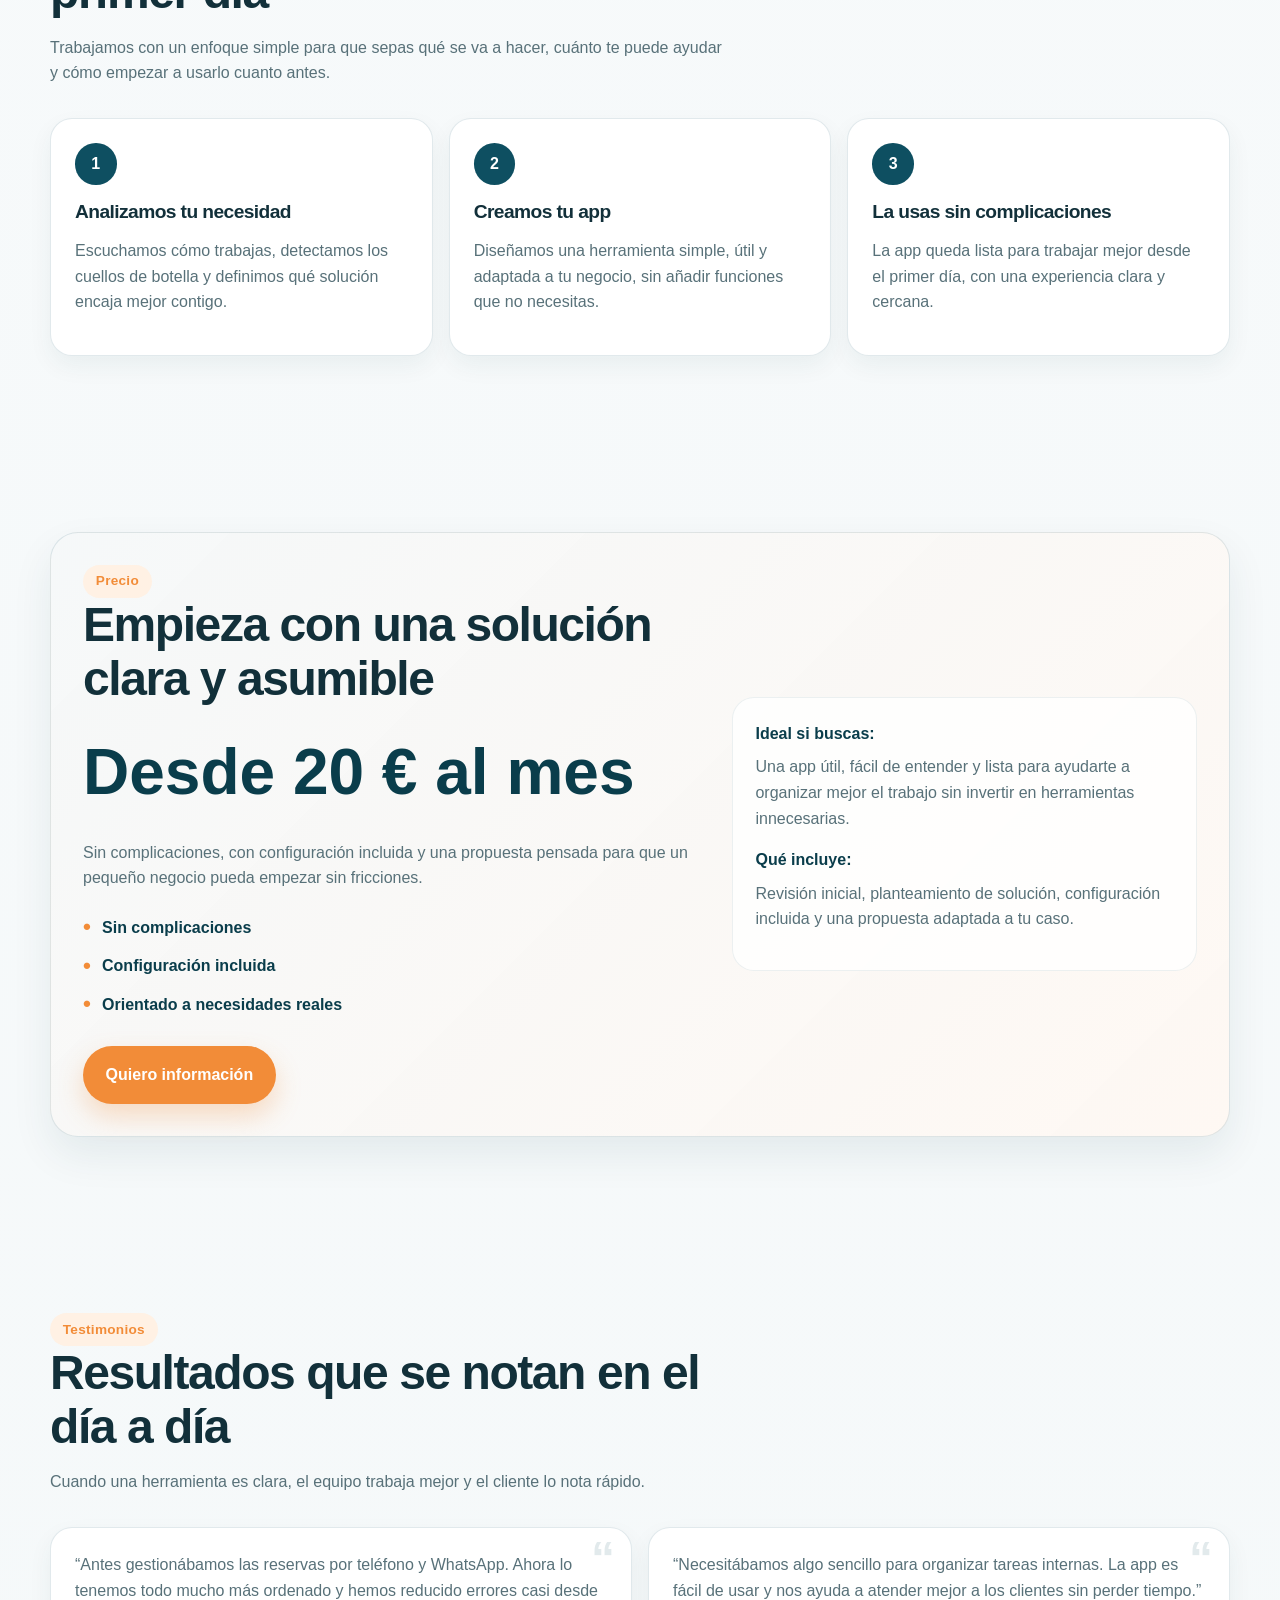
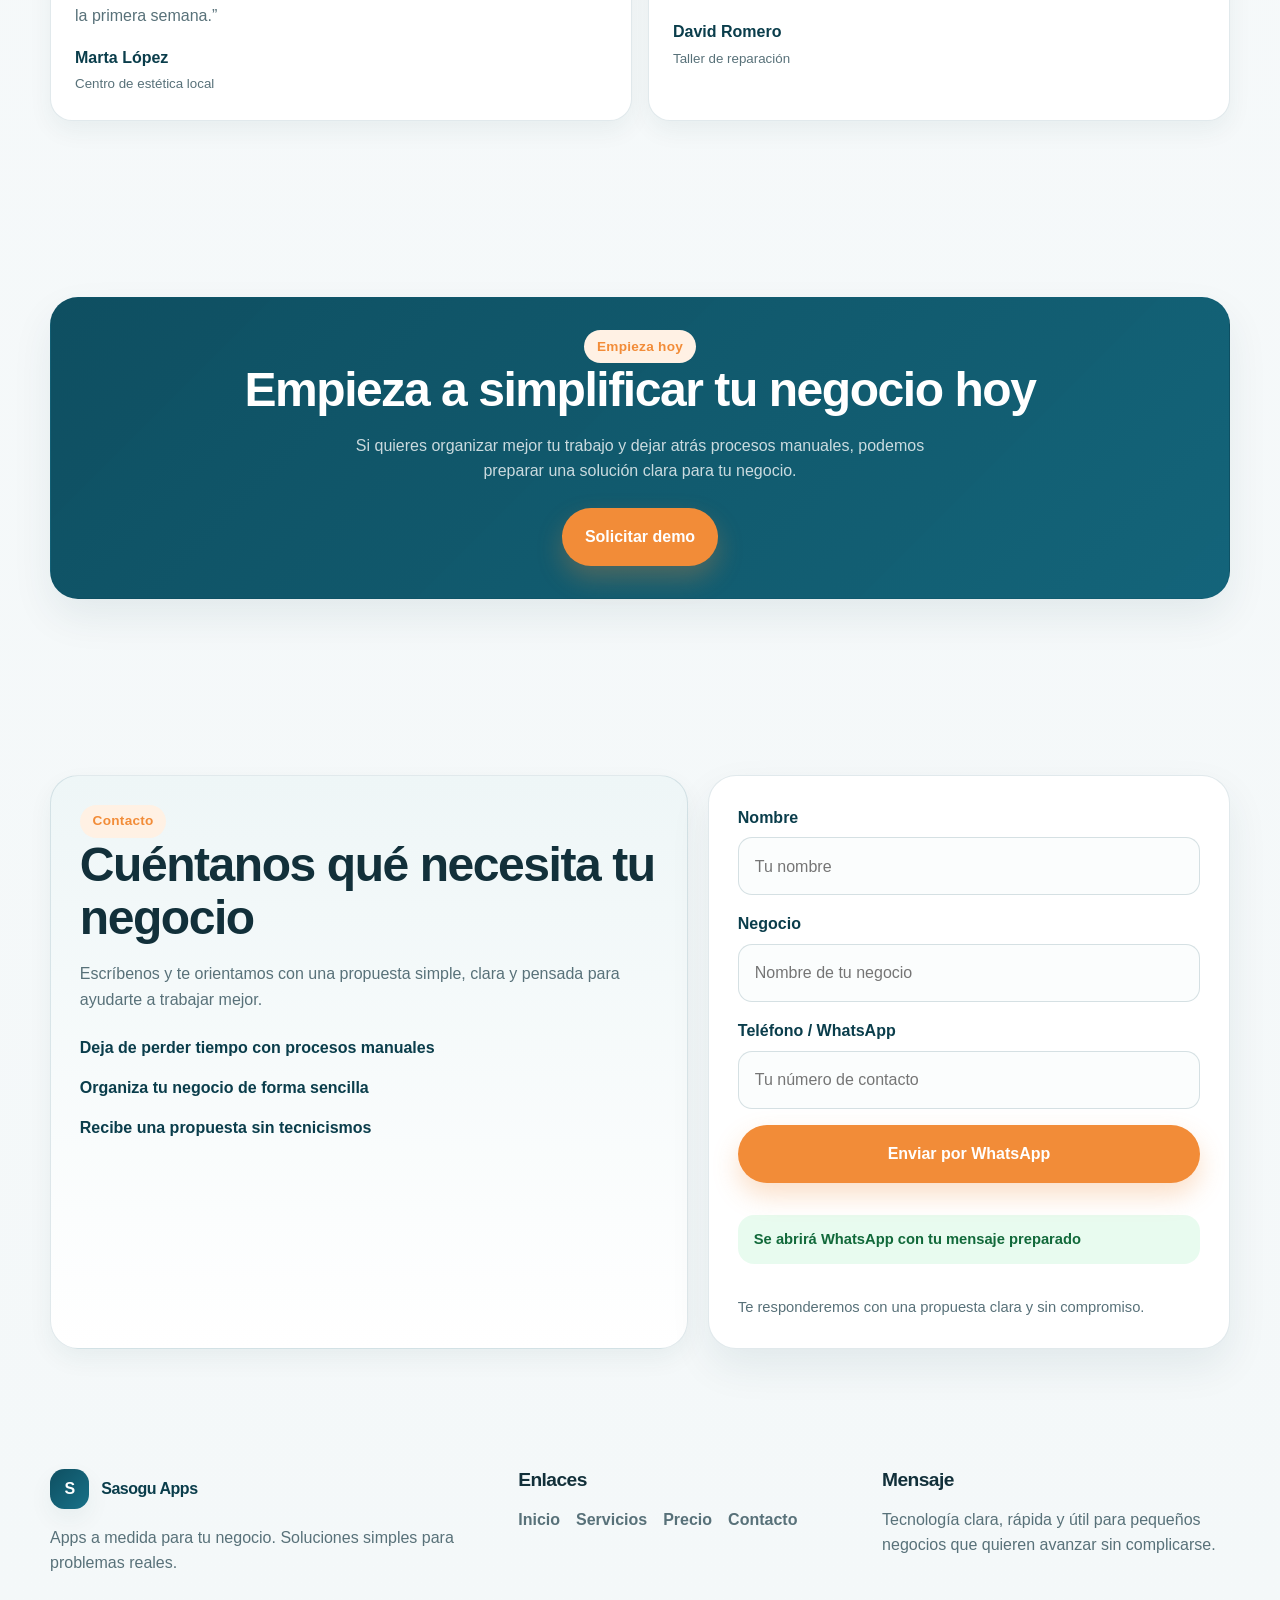
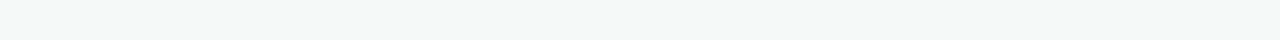
==== commit 96dcf82d: "Restore original header brand mark" ====
--- a/index.html
+++ b/index.html
@@ -183,61 +183,16 @@
       }
 
       .brand-mark {
-        position: relative;
-        width: 2.95rem;
+        width: 2.45rem;
         height: 2.45rem;
         border-radius: 0.9rem;
         background:
-          linear-gradient(145deg, #14667c, var(--primary-strong)),
+          linear-gradient(135deg, var(--primary), #197188),
           var(--primary);
-        display: inline-flex;
-        align-items: center;
-        justify-content: center;
+        color: #ffffff;
+        display: grid;
+        place-items: center;
         box-shadow: var(--shadow-soft);
-        overflow: hidden;
-      }
-
-      .brand-mark::before,
-      .brand-mark::after {
-        content: "";
-        position: absolute;
-        border-radius: 999px;
-        background: #ffffff;
-      }
-
-      .brand-mark::before {
-        width: 1.45rem;
-        height: 0.38rem;
-        top: 0.68rem;
-        left: 0.52rem;
-      }
-
-      .brand-mark::after {
-        width: 1.45rem;
-        height: 0.38rem;
-        right: 0.52rem;
-        bottom: 0.62rem;
-      }
-
-      .brand-mark-dot {
-        position: absolute;
-        right: 0.44rem;
-        bottom: 0.35rem;
-        width: 0.46rem;
-        height: 0.46rem;
-        border-radius: 50%;
-        background: var(--accent);
-      }
-
-      .brand-mark-curve {
-        width: 1.75rem;
-        height: 1.45rem;
-        border: 0.28rem solid #ffffff;
-        border-top-color: transparent;
-        border-bottom-color: transparent;
-        border-radius: 999px;
-        transform: rotate(33deg);
-        opacity: 0.96;
       }
 
       .nav {
@@ -895,10 +850,7 @@
     <header class="site-header">
       <div class="container header-inner">
         <a class="brand" href="#inicio" aria-label="Ir al inicio">
-          <span class="brand-mark" aria-hidden="true">
-            <span class="brand-mark-curve"></span>
-            <span class="brand-mark-dot"></span>
-          </span>
+          <span class="brand-mark">S</span>
           <span>Sasogu Apps</span>
         </a>
         <nav class="nav" aria-label="Principal">
@@ -1318,10 +1270,7 @@
       <div class="container footer-grid">
         <div>
           <a class="brand" href="#inicio">
-            <span class="brand-mark" aria-hidden="true">
-              <span class="brand-mark-curve"></span>
-              <span class="brand-mark-dot"></span>
-            </span>
+            <span class="brand-mark">S</span>
             <span>Sasogu Apps</span>
           </a>
           <p class="footer-note" style="margin-top: 1rem;">
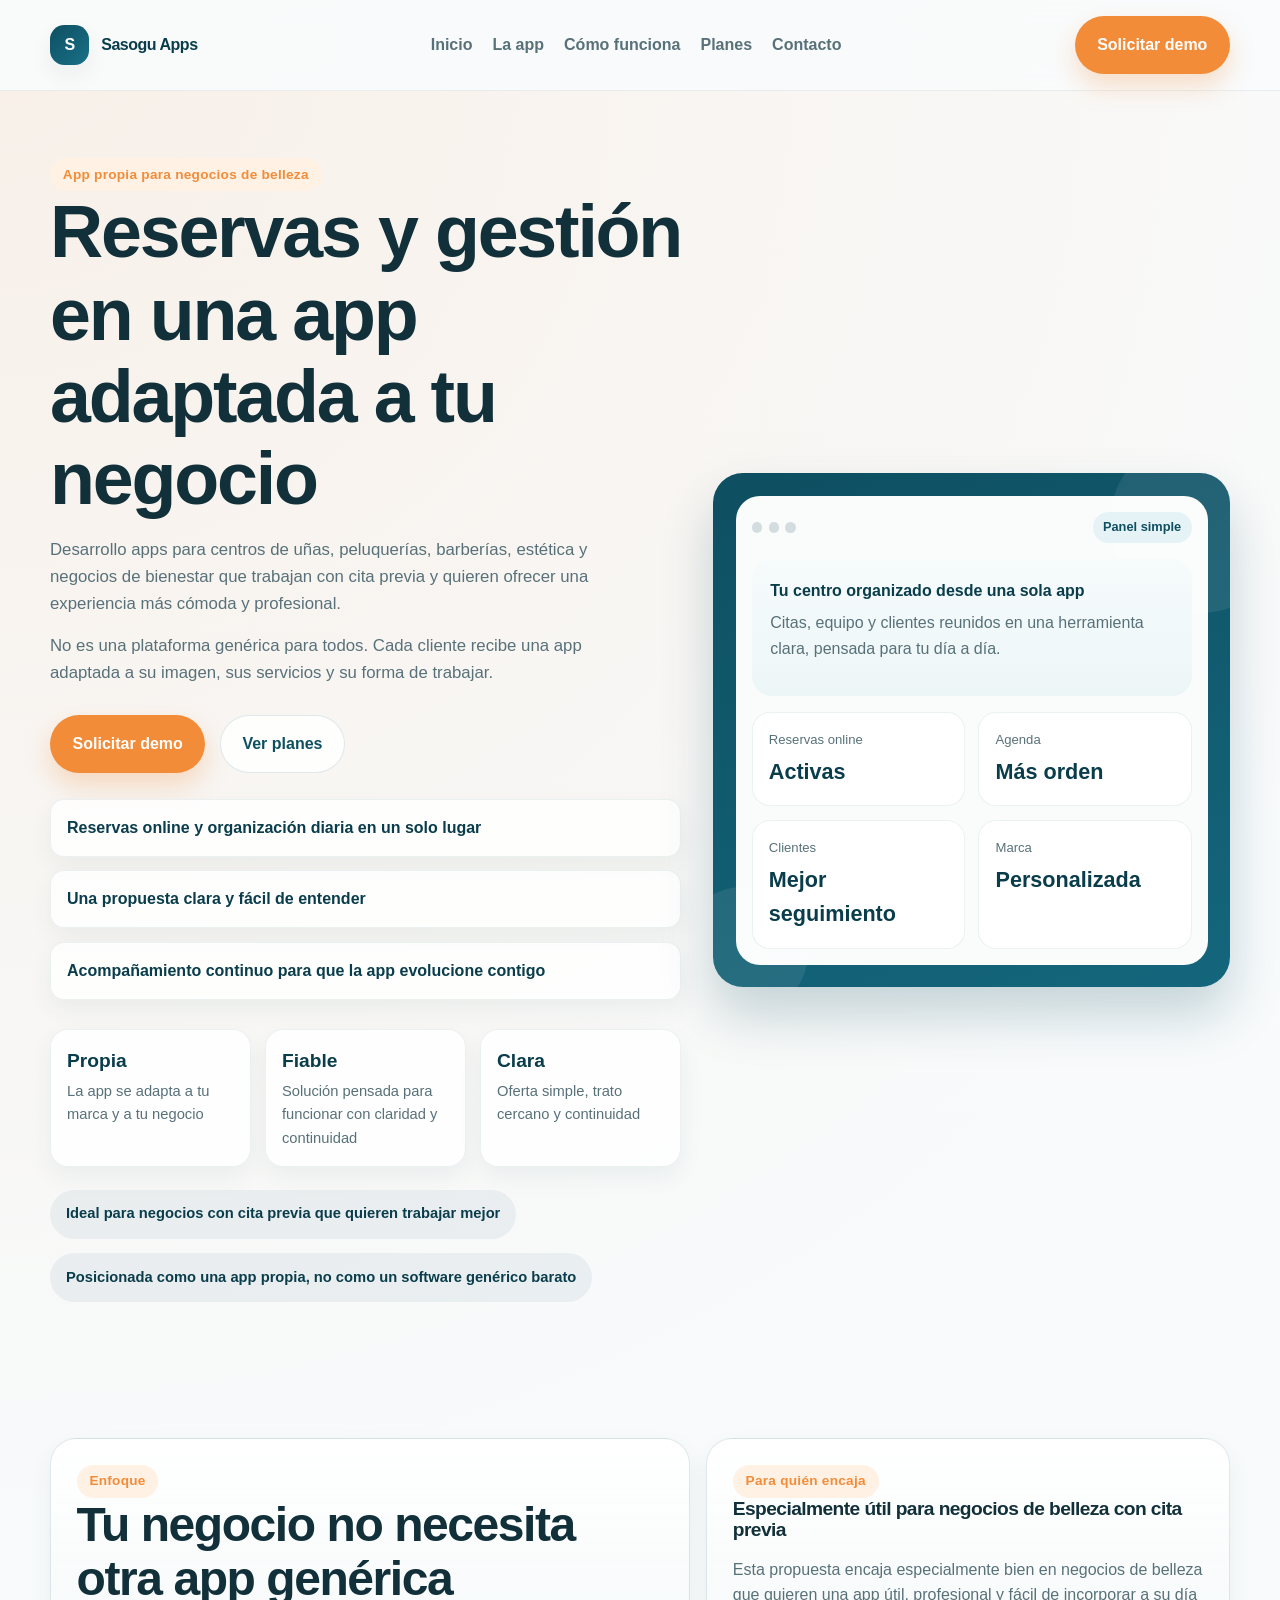
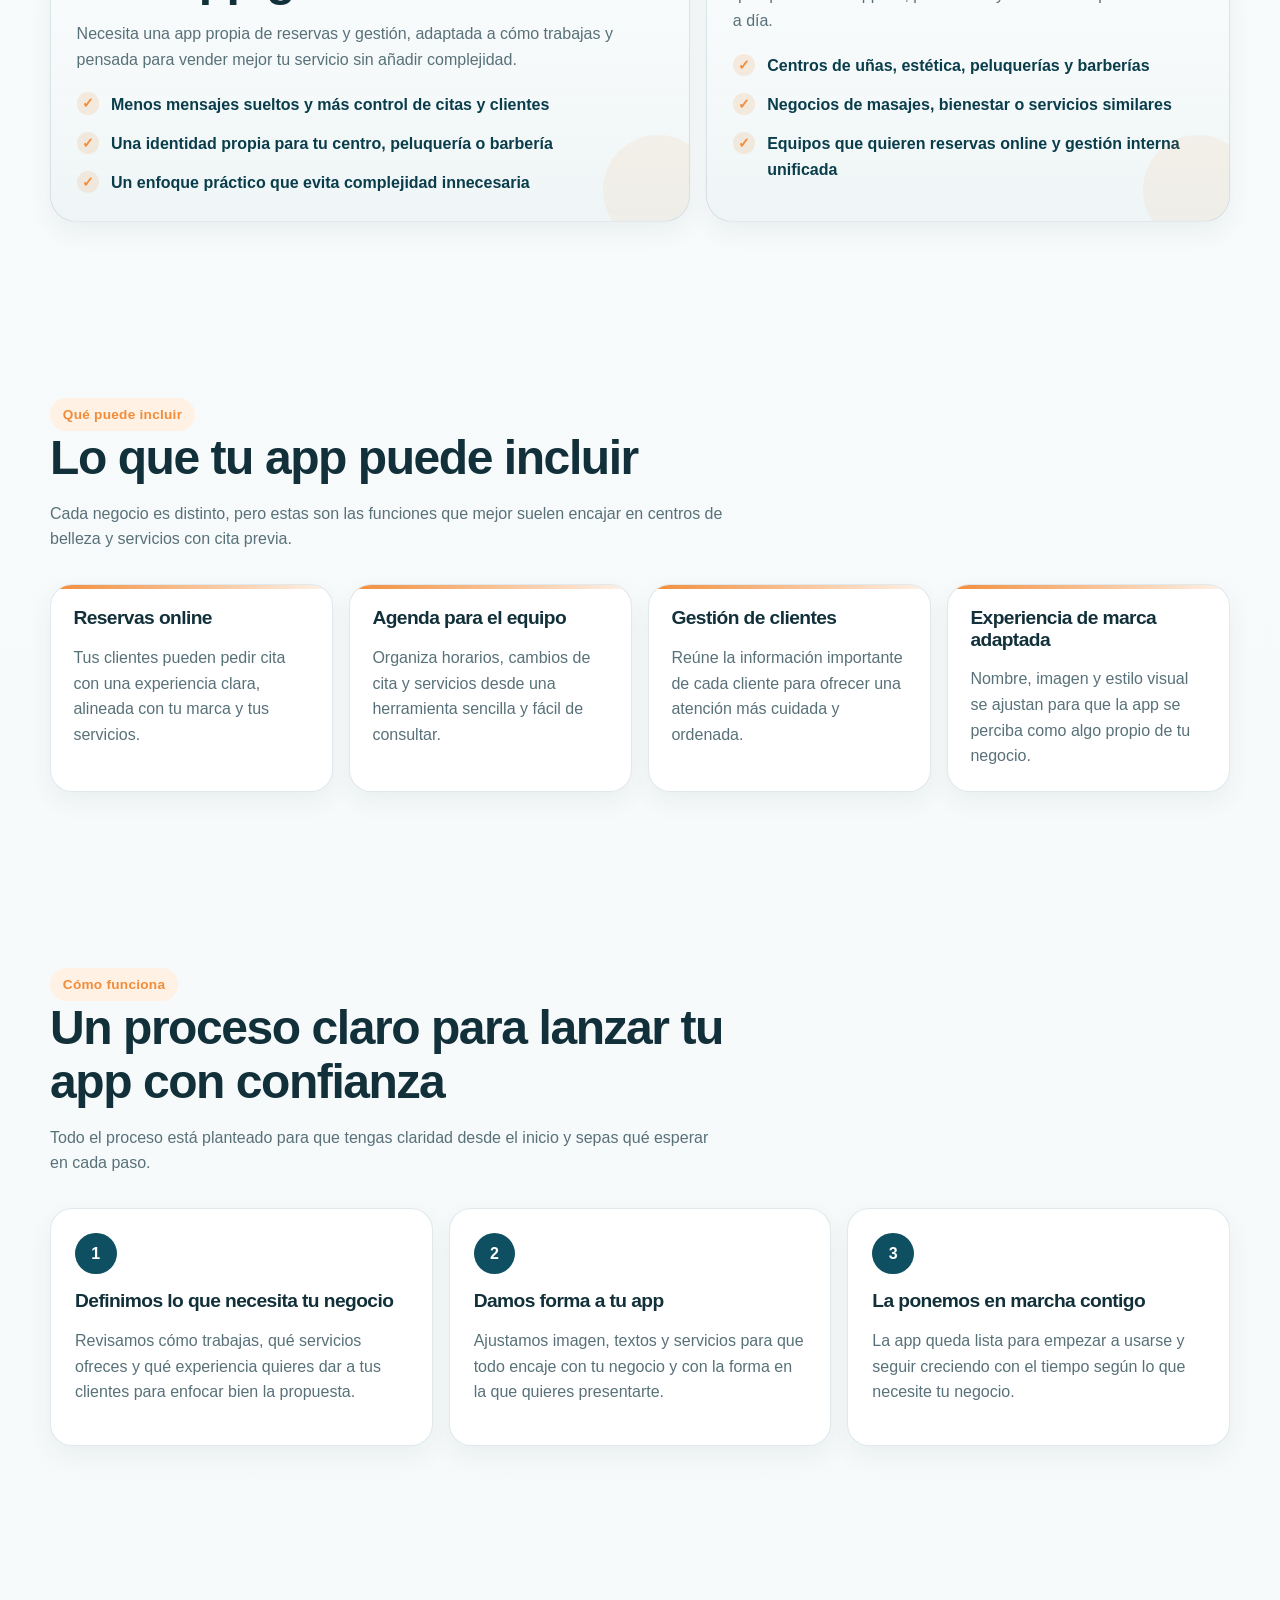
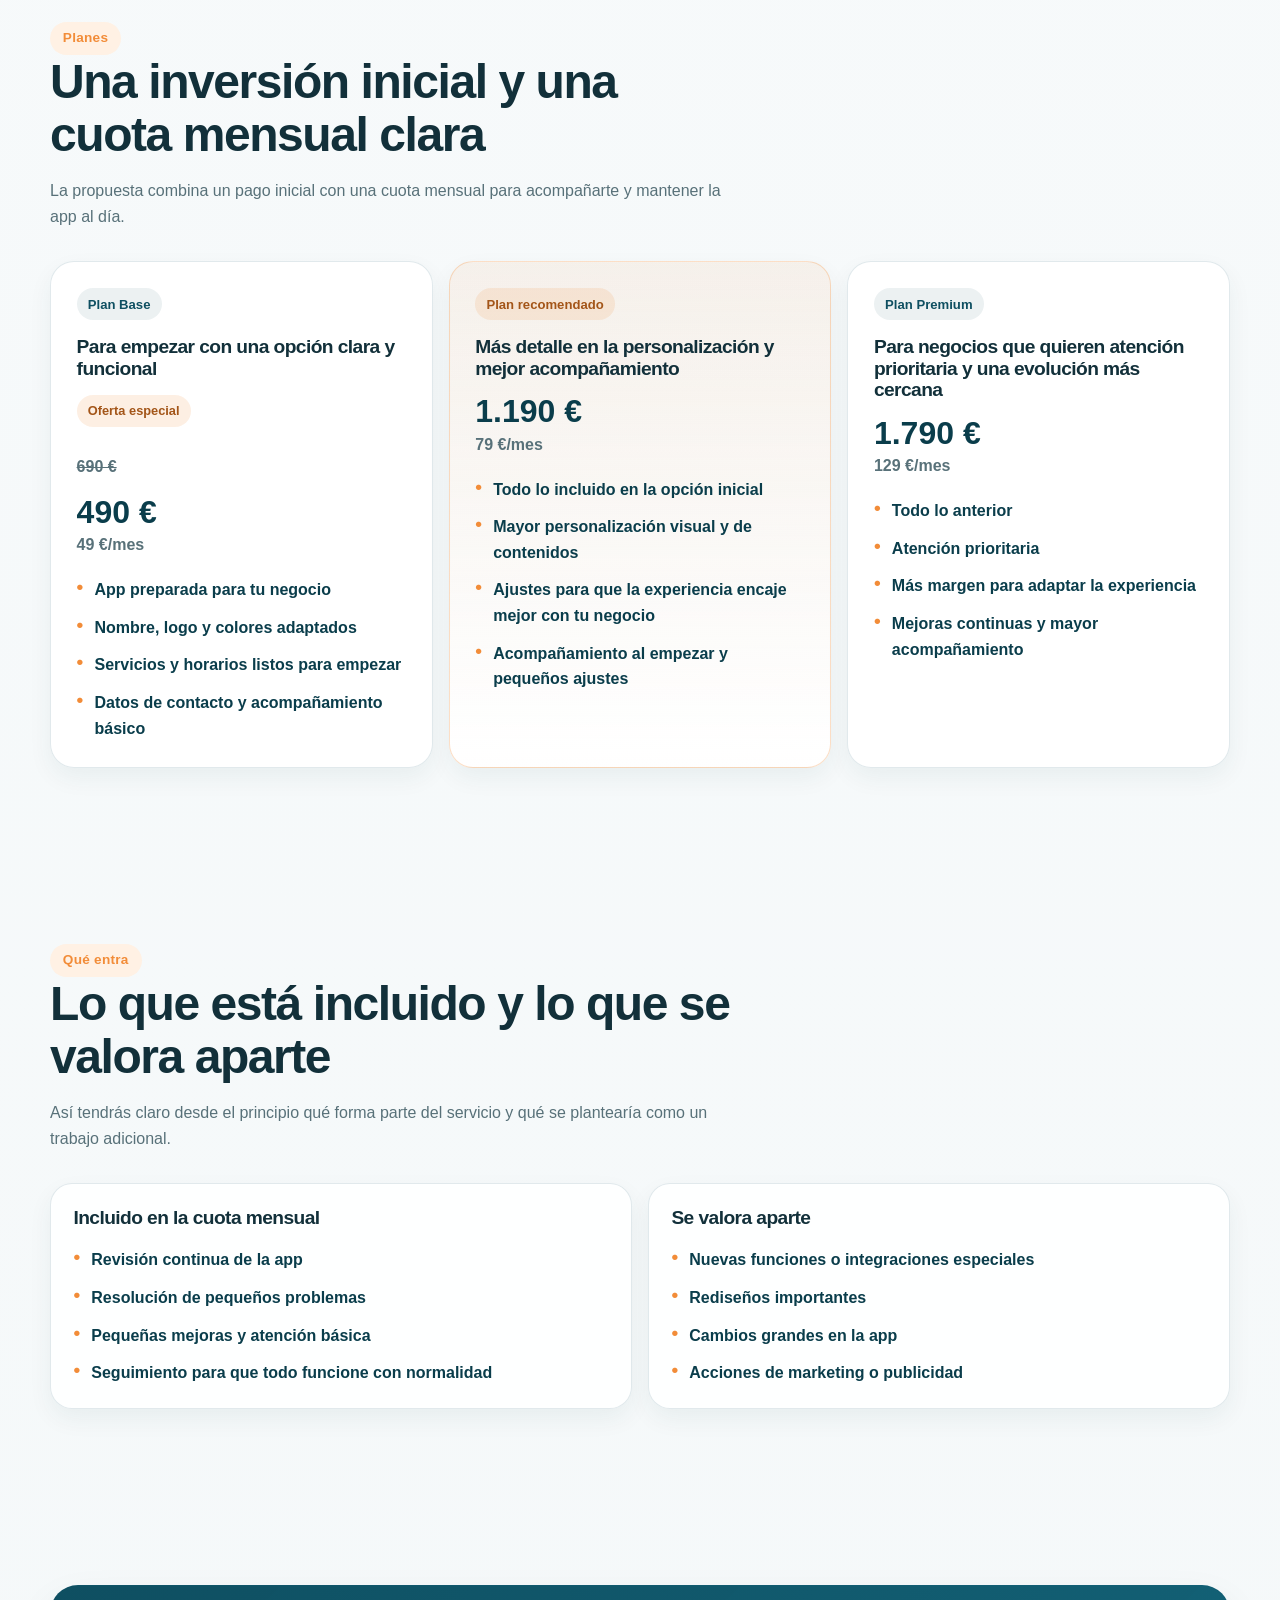
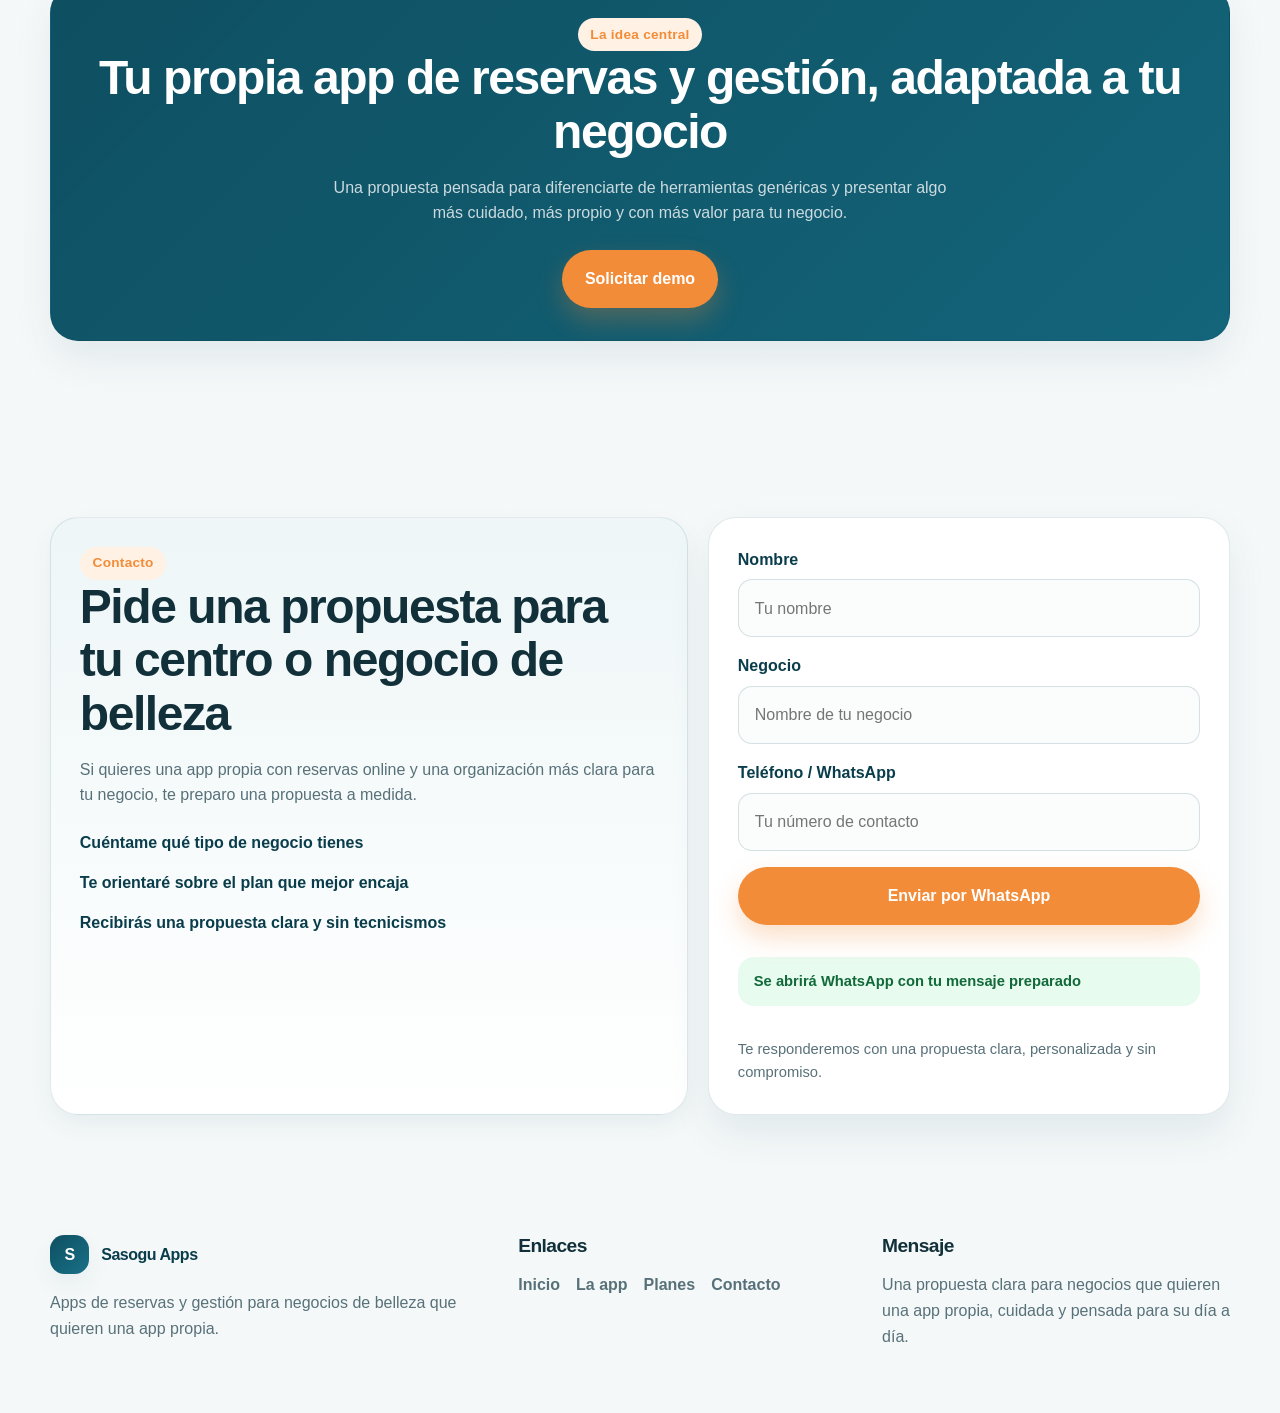
==== commit 19f5ce73: "Update beauty services landing offer" ====
--- a/index.html
+++ b/index.html
@@ -5,10 +5,10 @@
     <meta name="viewport" content="width=device-width, initial-scale=1.0" />
     <meta
       name="description"
-      content="Sasogu Apps crea aplicaciones a medida para pequeños negocios. Soluciones simples para problemas reales."
+      content="Apps de reservas y gestion para centros de belleza, peluquerias, barberias y estetica. Una app propia para tu negocio, con acompanamiento continuo."
     />
     <link rel="icon" type="image/svg+xml" href="favicon.svg" />
-    <title>Sasogu Apps | Apps a medida para tu negocio</title>
+    <title>Sasogu Apps | App propia para negocios de belleza</title>
     <style>
       :root {
         --bg: #f4f8f9;
@@ -422,7 +422,6 @@
         color: var(--primary-strong);
       }
 
-      .benefits-grid,
       .problem-grid,
       .services-grid,
       .testimonials-grid,
@@ -453,7 +452,6 @@
       .services-grid .card,
       .testimonial,
       .step,
-      .pricing-box,
       .cta-box,
       .contact-box {
         background: var(--surface);
@@ -474,7 +472,6 @@
       }
 
       .services-grid .card p:last-child,
-      .benefits-grid .card p:last-child,
       .testimonial p:last-child {
         margin-bottom: 0;
       }
@@ -561,26 +558,6 @@
         margin-top: 0.05rem;
       }
 
-      .pricing-layout {
-        display: grid;
-        gap: 1.25rem;
-        align-items: center;
-      }
-
-      .pricing-aside {
-        padding: 1.4rem;
-        border-radius: 22px;
-        background: rgba(255, 255, 255, 0.8);
-        border: 1px solid rgba(14, 79, 97, 0.08);
-      }
-
-      .pricing-aside strong {
-        display: block;
-        margin-bottom: 0.5rem;
-        color: var(--primary-strong);
-      }
-
-      .pricing-box,
       .cta-box,
       .contact-box {
         border-radius: 28px;
@@ -588,38 +565,98 @@
         box-shadow: var(--shadow);
       }
 
-      .pricing-box {
-        padding: 2rem;
+      .plans-grid,
+      .coverage-grid {
+        display: grid;
+        gap: 1rem;
+      }
+
+      .plan-card {
+        position: relative;
+        padding: 1.6rem;
+        border-radius: 24px;
+        border: 1px solid var(--border);
+        background: rgba(255, 255, 255, 0.96);
+        box-shadow: var(--shadow-soft);
+      }
+
+      .plan-card.featured {
         background:
-          linear-gradient(135deg, rgba(14, 79, 97, 0.04), rgba(242, 140, 56, 0.06)),
-          #ffffff;
-      }
-
-      .price {
-        font-size: clamp(2.6rem, 6vw, 4rem);
+          linear-gradient(180deg, rgba(242, 140, 56, 0.08), rgba(255, 255, 255, 0.98));
+        border-color: rgba(242, 140, 56, 0.28);
+      }
+
+      .plan-tag {
+        display: inline-flex;
+        padding: 0.35rem 0.7rem;
+        margin-bottom: 1rem;
+        border-radius: 999px;
+        background: rgba(14, 79, 97, 0.08);
+        color: var(--primary);
+        font-size: 0.82rem;
+        font-weight: 800;
+      }
+
+      .plan-card.featured .plan-tag {
+        background: rgba(242, 140, 56, 0.14);
+        color: #a35518;
+      }
+
+      .plan-price {
+        margin: 1rem 0 0.3rem;
         color: var(--primary-strong);
-        margin: 0.4rem 0 1rem;
+        font-size: 2rem;
         font-weight: 800;
-      }
-
-      .pricing-features {
-        display: grid;
-        gap: 0.8rem;
-        margin: 1.5rem 0 1.8rem;
-      }
-
-      .pricing-features span {
+        line-height: 1;
+      }
+
+      .plan-price-old {
+        margin: 1rem 0 0.35rem;
+        color: var(--text-muted);
+        font-size: 1rem;
+        font-weight: 700;
+        text-decoration: line-through;
+      }
+
+      .plan-offer {
+        display: inline-flex;
+        align-items: center;
+        padding: 0.35rem 0.7rem;
+        margin-bottom: 0.7rem;
+        border-radius: 999px;
+        background: rgba(242, 140, 56, 0.14);
+        color: #a35518;
+        font-size: 0.8rem;
+        font-weight: 800;
+      }
+
+      .plan-monthly {
+        margin: 0 0 1rem;
+        color: var(--text-muted);
+        font-weight: 700;
+      }
+
+      .plan-features,
+      .coverage-list {
+        display: grid;
+        gap: 0.75rem;
+        margin-top: 1.2rem;
+      }
+
+      .plan-features span,
+      .coverage-list span {
         display: flex;
-        align-items: center;
+        align-items: flex-start;
         gap: 0.7rem;
         color: var(--primary-strong);
         font-weight: 600;
       }
 
-      .pricing-features span::before {
+      .plan-features span::before,
+      .coverage-list span::before {
         content: "•";
         color: var(--accent);
-        font-size: 1.4rem;
+        font-size: 1.2rem;
         line-height: 1;
       }
 
@@ -775,10 +812,11 @@
           padding: 5.5rem 0;
         }
 
-        .benefits-grid,
         .problem-grid,
         .services-grid,
-        .testimonials-grid {
+        .testimonials-grid,
+        .plans-grid,
+        .coverage-grid {
           grid-template-columns: repeat(2, minmax(0, 1fr));
         }
 
@@ -821,20 +859,16 @@
           grid-template-columns: 1.1fr 0.9fr;
         }
 
-        .pricing-layout {
-          grid-template-columns: 1.15fr 0.85fr;
-        }
-
-        .benefits-grid {
-          grid-template-columns: repeat(4, minmax(0, 1fr));
-        }
-
         .services-grid {
           grid-template-columns: repeat(4, minmax(0, 1fr));
         }
 
         .problem-grid {
           grid-template-columns: 1.1fr 0.9fr;
+        }
+
+        .plans-grid {
+          grid-template-columns: repeat(3, minmax(0, 1fr));
         }
       }
 
@@ -855,9 +889,9 @@
         </a>
         <nav class="nav" aria-label="Principal">
           <a href="#inicio">Inicio</a>
-          <a href="#servicios">Servicios</a>
+          <a href="#servicios">La app</a>
           <a href="#como-funciona">Cómo funciona</a>
-          <a href="#precio">Precio</a>
+          <a href="#precio">Planes</a>
           <a href="#contacto">Contacto</a>
         </nav>
         <a class="btn header-cta" href="#contacto">Solicitar demo</a>
@@ -869,34 +903,34 @@
       <section class="hero" id="inicio">
         <div class="container hero-shell hero-grid">
           <div class="hero-copy">
-            <span class="eyebrow">Soluciones simples para problemas reales</span>
-            <h1>Apps a medida para tu negocio</h1>
+            <span class="eyebrow">App propia para negocios de belleza</span>
+            <h1>Reservas y gestión en una app adaptada a tu negocio</h1>
             <p>
-              Creamos soluciones simples que te ahorran tiempo y organizan tu trabajo.
-              Si tienes un pequeño negocio, te ayudamos a dejar atrás hojas sueltas,
-              mensajes perdidos y tareas repetitivas.
+              Desarrollo apps para centros de uñas, peluquerías, barberías, estética y
+              negocios de bienestar que trabajan con cita previa y quieren ofrecer una
+              experiencia más cómoda y profesional.
             </p>
             <p>
-              Deja de perder tiempo con procesos manuales y empieza a organizar tu
-              negocio de forma sencilla con tecnología simple que funciona.
+              No es una plataforma genérica para todos. Cada cliente recibe una app
+              adaptada a su imagen, sus servicios y su forma de trabajar.
             </p>
             <div class="hero-actions">
               <a class="btn" href="#contacto">Solicitar demo</a>
-              <a class="btn-secondary" href="#como-funciona">Ver cómo funciona</a>
+              <a class="btn-secondary" href="#precio">Ver planes</a>
             </div>
             <div class="hero-points">
-              <span>Menos tareas repetitivas y más control del día a día</span>
-              <span>Apps claras, prácticas y pensadas para negocios pequeños</span>
-              <span>Implementación cercana, sin tecnicismos ni complicaciones</span>
+              <span>Reservas online y organización diaria en un solo lugar</span>
+              <span>Una propuesta clara y fácil de entender</span>
+              <span>Acompañamiento continuo para que la app evolucione contigo</span>
             </div>
             <div class="hero-trust" aria-label="Puntos clave del servicio">
-              <span><strong>Simple</strong> Herramientas fáciles de usar desde el primer día</span>
-              <span><strong>Útil</strong> Cada función responde a una necesidad real</span>
-              <span><strong>Cercano</strong> Comunicación clara y enfoque práctico</span>
+              <span><strong>Propia</strong> La app se adapta a tu marca y a tu negocio</span>
+              <span><strong>Fiable</strong> Solución pensada para funcionar con claridad y continuidad</span>
+              <span><strong>Clara</strong> Oferta simple, trato cercano y continuidad</span>
             </div>
             <div class="mini-proof" aria-label="Mensajes de confianza">
-              <span>Ideal para negocios que quieren ordenar sin complicarse</span>
-              <span>Implementación clara, rápida y centrada en resultados</span>
+              <span>Ideal para negocios con cita previa que quieren trabajar mejor</span>
+              <span>Posicionada como una app propia, no como un software genérico barato</span>
             </div>
           </div>
 
@@ -913,28 +947,28 @@
                 </div>
                 <div class="mockup-layout">
                   <div class="mockup-main">
-                    <strong>Negocio organizado en un solo lugar</strong>
+                    <strong>Tu centro organizado desde una sola app</strong>
                     <p>
-                      Reservas, clientes, tareas y avisos reunidos en una app clara y
-                      fácil de usar.
+                      Citas, equipo y clientes reunidos en una herramienta clara,
+                      pensada para tu día a día.
                     </p>
                   </div>
                   <div class="mockup-metrics">
                     <div class="metric">
-                      <span>Reservas</span>
-                      <strong>+32%</strong>
+                      <span>Reservas online</span>
+                      <strong>Activas</strong>
                     </div>
                     <div class="metric">
-                      <span>Tareas manuales</span>
-                      <strong>-18 h</strong>
+                      <span>Agenda</span>
+                      <strong>Más orden</strong>
                     </div>
                     <div class="metric">
-                      <span>Clientes atendidos</span>
-                      <strong>Más rápido</strong>
+                      <span>Clientes</span>
+                      <strong>Mejor seguimiento</strong>
                     </div>
                     <div class="metric">
-                      <span>Equipo</span>
-                      <strong>Mejor coordinado</strong>
+                      <span>Marca</span>
+                      <strong>Personalizada</strong>
                     </div>
                   </div>
                 </div>
@@ -949,79 +983,31 @@
         <div class="container">
           <div class="problem-grid">
             <div class="problem-card">
-              <span class="eyebrow">Pensado para vender</span>
-              <h2 id="problemas-titulo">Tu negocio no necesita más complejidad</h2>
+              <span class="eyebrow">Enfoque</span>
+              <h2 id="problemas-titulo">Tu negocio no necesita otra app genérica</h2>
               <p>
-                Necesita una herramienta clara para dejar de improvisar, responder más
-                rápido y tener el trabajo mejor organizado.
+                Necesita una app propia de reservas y gestión, adaptada a cómo trabajas
+                y pensada para vender mejor tu servicio sin añadir complejidad.
               </p>
               <div class="problem-list">
-                <span>Menos mensajes sueltos y menos tareas repetidas</span>
-                <span>Más control sobre reservas, clientes o procesos internos</span>
-                <span>Una forma más simple de trabajar y atender mejor</span>
+                <span>Menos mensajes sueltos y más control de citas y clientes</span>
+                <span>Una identidad propia para tu centro, peluquería o barbería</span>
+                <span>Un enfoque práctico que evita complejidad innecesaria</span>
               </div>
             </div>
             <div class="problem-card">
-              <span class="eyebrow">Lo que cambia</span>
-              <h3>De procesos manuales a una operativa más limpia</h3>
+              <span class="eyebrow">Para quién encaja</span>
+              <h3>Especialmente útil para negocios de belleza con cita previa</h3>
               <p>
-                Cuando la información está ordenada y los pasos importantes están
-                automatizados, tu negocio gana tiempo y transmite más profesionalidad.
+                Esta propuesta encaja especialmente bien en negocios de belleza que
+                quieren una app útil, profesional y fácil de incorporar a su día a día.
               </p>
               <div class="problem-list">
-                <span>Evitas errores y olvidos en el día a día</span>
-                <span>Tu equipo sabe qué hacer y cuándo hacerlo</span>
-                <span>El cliente nota una atención más rápida y clara</span>
+                <span>Centros de uñas, estética, peluquerías y barberías</span>
+                <span>Negocios de masajes, bienestar o servicios similares</span>
+                <span>Equipos que quieren reservas online y gestión interna unificada</span>
               </div>
             </div>
-          </div>
-        </div>
-      </section>
-
-      <!-- Beneficios principales -->
-      <section class="section" aria-labelledby="beneficios-titulo">
-        <div class="container">
-          <div class="section-header">
-            <span class="eyebrow">Beneficios claros</span>
-            <h2 id="beneficios-titulo">Tecnología simple que funciona</h2>
-            <p>
-              Diseñamos apps prácticas para resolver necesidades reales y mejorar el
-              día a día de tu negocio sin añadir complejidad.
-            </p>
-          </div>
-          <div class="benefits-grid">
-            <article class="card">
-              <div class="icon-box">🗂️</div>
-              <h3>Más organización</h3>
-              <p>
-                Centraliza tareas, citas, clientes o pedidos en una sola herramienta
-                fácil de consultar.
-              </p>
-            </article>
-            <article class="card">
-              <div class="icon-box">⏱️</div>
-              <h3>Menos trabajo manual</h3>
-              <p>
-                Automatiza avisos, registros y procesos repetitivos para ganar tiempo
-                y reducir errores.
-              </p>
-            </article>
-            <article class="card">
-              <div class="icon-box">🤝</div>
-              <h3>Mejor atención al cliente</h3>
-              <p>
-                Responde antes, organiza mejor tus citas y ofrece una experiencia más
-                cómoda a cada cliente.
-              </p>
-            </article>
-            <article class="card">
-              <div class="icon-box">🛠️</div>
-              <h3>Soluciones adaptadas a ti</h3>
-              <p>
-                Cada app se ajusta a tu forma de trabajar para que encaje de verdad
-                con tu negocio.
-              </p>
-            </article>
           </div>
         </div>
       </section>
@@ -1030,40 +1016,40 @@
       <section class="section" id="servicios" aria-labelledby="servicios-titulo">
         <div class="container">
           <div class="section-header">
-            <span class="eyebrow">Servicios</span>
-            <h2 id="servicios-titulo">Apps pensadas para negocios pequeños</h2>
+            <span class="eyebrow">Qué puede incluir</span>
+            <h2 id="servicios-titulo">Lo que tu app puede incluir</h2>
             <p>
-              No vendemos funciones innecesarias. Creamos herramientas útiles que
-              resuelven problemas concretos de forma clara y rentable.
+              Cada negocio es distinto, pero estas son las funciones que mejor suelen
+              encajar en centros de belleza y servicios con cita previa.
             </p>
           </div>
           <div class="services-grid">
             <article class="card">
-              <h3>Apps de reservas</h3>
+              <h3>Reservas online</h3>
               <p>
-                Para peluquerías, talleres, consultas o servicios locales que necesitan
-                ordenar citas y evitar mensajes cruzados.
+                Tus clientes pueden pedir cita con una experiencia clara, alineada con
+                tu marca y tus servicios.
               </p>
             </article>
             <article class="card">
-              <h3>Apps para gestión interna</h3>
+              <h3>Agenda para el equipo</h3>
               <p>
-                Controla tareas, estados, incidencias o seguimientos desde un solo
-                panel fácil de usar.
+                Organiza horarios, cambios de cita y servicios desde una herramienta
+                sencilla y fácil de consultar.
               </p>
             </article>
             <article class="card">
-              <h3>Automatización de tareas</h3>
+              <h3>Gestión de clientes</h3>
               <p>
-                Reduce pasos manuales con recordatorios, avisos y flujos simples que
-                hacen el trabajo más ágil.
+                Reúne la información importante de cada cliente para ofrecer una
+                atención más cuidada y ordenada.
               </p>
             </article>
             <article class="card">
-              <h3>Soluciones personalizadas</h3>
+              <h3>Experiencia de marca adaptada</h3>
               <p>
-                Si tu negocio tiene una necesidad específica, diseñamos una app a
-                medida para cubrirla sin complicaciones.
+                Nombre, imagen y estilo visual se ajustan para que la app se perciba
+                como algo propio de tu negocio.
               </p>
             </article>
           </div>
@@ -1075,35 +1061,35 @@
         <div class="container">
           <div class="section-header">
             <span class="eyebrow">Cómo funciona</span>
-            <h2 id="proceso-titulo">Un proceso claro desde el primer día</h2>
+            <h2 id="proceso-titulo">Un proceso claro para lanzar tu app con confianza</h2>
             <p>
-              Trabajamos con un enfoque simple para que sepas qué se va a hacer, cuánto
-              te puede ayudar y cómo empezar a usarlo cuanto antes.
+              Todo el proceso está planteado para que tengas claridad desde el inicio y
+              sepas qué esperar en cada paso.
             </p>
           </div>
           <div class="steps">
             <article class="step">
               <span class="step-number">1</span>
-              <h3>Analizamos tu necesidad</h3>
+              <h3>Definimos lo que necesita tu negocio</h3>
               <p>
-                Escuchamos cómo trabajas, detectamos los cuellos de botella y definimos
-                qué solución encaja mejor contigo.
+                Revisamos cómo trabajas, qué servicios ofreces y qué experiencia quieres
+                dar a tus clientes para enfocar bien la propuesta.
               </p>
             </article>
             <article class="step">
               <span class="step-number">2</span>
-              <h3>Creamos tu app</h3>
+              <h3>Damos forma a tu app</h3>
               <p>
-                Diseñamos una herramienta simple, útil y adaptada a tu negocio, sin
-                añadir funciones que no necesitas.
+                Ajustamos imagen, textos y servicios para que todo encaje con tu negocio
+                y con la forma en la que quieres presentarte.
               </p>
             </article>
             <article class="step">
               <span class="step-number">3</span>
-              <h3>La usas sin complicaciones</h3>
+              <h3>La ponemos en marcha contigo</h3>
               <p>
-                La app queda lista para trabajar mejor desde el primer día, con una
-                experiencia clara y cercana.
+                La app queda lista para empezar a usarse y seguir creciendo con el
+                tiempo según lo que necesite tu negocio.
               </p>
             </article>
           </div>
@@ -1113,69 +1099,86 @@
       <!-- Bloque de precios -->
       <section class="section" id="precio" aria-labelledby="precio-titulo">
         <div class="container">
-          <div class="pricing-box">
-            <div class="pricing-layout">
-              <div>
-                <span class="eyebrow">Precio</span>
-                <h2 id="precio-titulo">Empieza con una solución clara y asumible</h2>
-                <p class="price">Desde 20 € al mes</p>
-                <p>
-                  Sin complicaciones, con configuración incluida y una propuesta
-                  pensada para que un pequeño negocio pueda empezar sin fricciones.
-                </p>
-                <div class="pricing-features">
-                  <span>Sin complicaciones</span>
-                  <span>Configuración incluida</span>
-                  <span>Orientado a necesidades reales</span>
-                </div>
-                <a class="btn" href="#contacto">Quiero información</a>
+          <div class="section-header">
+            <span class="eyebrow">Planes</span>
+            <h2 id="precio-titulo">Una inversión inicial y una cuota mensual clara</h2>
+            <p>
+              La propuesta combina un pago inicial con una cuota mensual
+              para acompañarte y mantener la app al día.
+            </p>
+          </div>
+          <div class="plans-grid">
+            <article class="plan-card">
+              <span class="plan-tag">Plan Base</span>
+              <h3>Para empezar con una opción clara y funcional</h3>
+              <span class="plan-offer">Oferta especial</span>
+              <p class="plan-price-old">690 €</p>
+              <p class="plan-price">490 €</p>
+              <p class="plan-monthly">49 €/mes</p>
+              <div class="plan-features">
+                <span>App preparada para tu negocio</span>
+                <span>Nombre, logo y colores adaptados</span>
+                <span>Servicios y horarios listos para empezar</span>
+                <span>Datos de contacto y acompañamiento básico</span>
               </div>
-              <aside class="pricing-aside">
-                <strong>Ideal si buscas:</strong>
-                <p>
-                  Una app útil, fácil de entender y lista para ayudarte a organizar
-                  mejor el trabajo sin invertir en herramientas innecesarias.
-                </p>
-                <strong>Qué incluye:</strong>
-                <p>
-                  Revisión inicial, planteamiento de solución, configuración incluida y
-                  una propuesta adaptada a tu caso.
-                </p>
-              </aside>
-            </div>
+            </article>
+            <article class="plan-card featured">
+              <span class="plan-tag">Plan recomendado</span>
+              <h3>Más detalle en la personalización y mejor acompañamiento</h3>
+              <p class="plan-price">1.190 €</p>
+              <p class="plan-monthly">79 €/mes</p>
+              <div class="plan-features">
+                <span>Todo lo incluido en la opción inicial</span>
+                <span>Mayor personalización visual y de contenidos</span>
+                <span>Ajustes para que la experiencia encaje mejor con tu negocio</span>
+                <span>Acompañamiento al empezar y pequeños ajustes</span>
+              </div>
+            </article>
+            <article class="plan-card">
+              <span class="plan-tag">Plan Premium</span>
+              <h3>Para negocios que quieren atención prioritaria y una evolución más cercana</h3>
+              <p class="plan-price">1.790 €</p>
+              <p class="plan-monthly">129 €/mes</p>
+              <div class="plan-features">
+                <span>Todo lo anterior</span>
+                <span>Atención prioritaria</span>
+                <span>Más margen para adaptar la experiencia</span>
+                <span>Mejoras continuas y mayor acompañamiento</span>
+              </div>
+            </article>
           </div>
         </div>
       </section>
 
-      <!-- Testimonios simulados -->
+      <!-- Cobertura del servicio -->
       <section class="section" aria-labelledby="testimonios-titulo">
         <div class="container">
           <div class="section-header">
-            <span class="eyebrow">Testimonios</span>
-            <h2 id="testimonios-titulo">Resultados que se notan en el día a día</h2>
+            <span class="eyebrow">Qué entra</span>
+            <h2 id="testimonios-titulo">Lo que está incluido y lo que se valora aparte</h2>
             <p>
-              Cuando una herramienta es clara, el equipo trabaja mejor y el cliente lo
-              nota rápido.
+              Así tendrás claro desde el principio qué forma parte del servicio y qué
+              se plantearía como un trabajo adicional.
             </p>
           </div>
-          <div class="testimonials-grid">
-            <article class="testimonial">
-              <p>
-                “Antes gestionábamos las reservas por teléfono y WhatsApp. Ahora lo
-                tenemos todo mucho más ordenado y hemos reducido errores casi desde la
-                primera semana.”
-              </p>
-              <strong>Marta López</strong>
-              <small>Centro de estética local</small>
+          <div class="coverage-grid">
+            <article class="card">
+              <h3>Incluido en la cuota mensual</h3>
+              <div class="coverage-list">
+                <span>Revisión continua de la app</span>
+                <span>Resolución de pequeños problemas</span>
+                <span>Pequeñas mejoras y atención básica</span>
+                <span>Seguimiento para que todo funcione con normalidad</span>
+              </div>
             </article>
-            <article class="testimonial">
-              <p>
-                “Necesitábamos algo sencillo para organizar tareas internas. La app es
-                fácil de usar y nos ayuda a atender mejor a los clientes sin perder
-                tiempo.”
-              </p>
-              <strong>David Romero</strong>
-              <small>Taller de reparación</small>
+            <article class="card">
+              <h3>Se valora aparte</h3>
+              <div class="coverage-list">
+                <span>Nuevas funciones o integraciones especiales</span>
+                <span>Rediseños importantes</span>
+                <span>Cambios grandes en la app</span>
+                <span>Acciones de marketing o publicidad</span>
+              </div>
             </article>
           </div>
         </div>
@@ -1185,11 +1188,11 @@
       <section class="section" aria-labelledby="cta-titulo">
         <div class="container">
           <div class="cta-box">
-            <span class="eyebrow">Empieza hoy</span>
-            <h2 id="cta-titulo">Empieza a simplificar tu negocio hoy</h2>
+            <span class="eyebrow">La idea central</span>
+            <h2 id="cta-titulo">Tu propia app de reservas y gestión, adaptada a tu negocio</h2>
             <p>
-              Si quieres organizar mejor tu trabajo y dejar atrás procesos manuales,
-              podemos preparar una solución clara para tu negocio.
+              Una propuesta pensada para diferenciarte de herramientas genéricas y
+              presentar algo más cuidado, más propio y con más valor para tu negocio.
             </p>
             <a class="btn" href="#contacto">Solicitar demo</a>
           </div>
@@ -1201,15 +1204,15 @@
         <div class="container contact-wrap">
           <div class="contact-intro">
             <span class="eyebrow">Contacto</span>
-            <h2 id="contacto-titulo">Cuéntanos qué necesita tu negocio</h2>
+            <h2 id="contacto-titulo">Pide una propuesta para tu centro o negocio de belleza</h2>
             <p>
-              Escríbenos y te orientamos con una propuesta simple, clara y pensada para
-              ayudarte a trabajar mejor.
+              Si quieres una app propia con reservas online y una organización más
+              clara para tu negocio, te preparo una propuesta a medida.
             </p>
             <div class="contact-list">
-              <span>Deja de perder tiempo con procesos manuales</span>
-              <span>Organiza tu negocio de forma sencilla</span>
-              <span>Recibe una propuesta sin tecnicismos</span>
+              <span>Cuéntame qué tipo de negocio tienes</span>
+              <span>Te orientaré sobre el plan que mejor encaja</span>
+              <span>Recibirás una propuesta clara y sin tecnicismos</span>
             </div>
           </div>
           <div class="contact-box">
@@ -1257,7 +1260,7 @@
               <button class="btn" type="submit">Enviar por WhatsApp</button>
               <p class="whatsapp-note">Se abrirá WhatsApp con tu mensaje preparado</p>
               <p class="form-note">
-                Te responderemos con una propuesta clara y sin compromiso.
+                Te responderemos con una propuesta clara, personalizada y sin compromiso.
               </p>
             </form>
           </div>
@@ -1274,23 +1277,23 @@
             <span>Sasogu Apps</span>
           </a>
           <p class="footer-note" style="margin-top: 1rem;">
-            Apps a medida para tu negocio. Soluciones simples para problemas reales.
+            Apps de reservas y gestión para negocios de belleza que quieren una app propia.
           </p>
         </div>
         <div>
           <h3>Enlaces</h3>
           <div class="footer-links">
             <a href="#inicio">Inicio</a>
-            <a href="#servicios">Servicios</a>
-            <a href="#precio">Precio</a>
+            <a href="#servicios">La app</a>
+            <a href="#precio">Planes</a>
             <a href="#contacto">Contacto</a>
           </div>
         </div>
         <div>
           <h3>Mensaje</h3>
           <p class="footer-note">
-            Tecnología clara, rápida y útil para pequeños negocios que quieren avanzar
-            sin complicarse.
+            Una propuesta clara para negocios que quieren una app propia, cuidada y
+            pensada para su día a día.
           </p>
         </div>
       </div>
@@ -1333,7 +1336,7 @@
           "Hola, soy " + nombre + ".",
           "Mi negocio es: " + negocio + ".",
           "Mi teléfono o WhatsApp es: " + telefono + ".",
-          "Quiero información sobre una app a medida para mi negocio."
+          "Quiero información sobre una app de reservas y gestion para mi negocio."
         ].join("\n");
 
         var url =
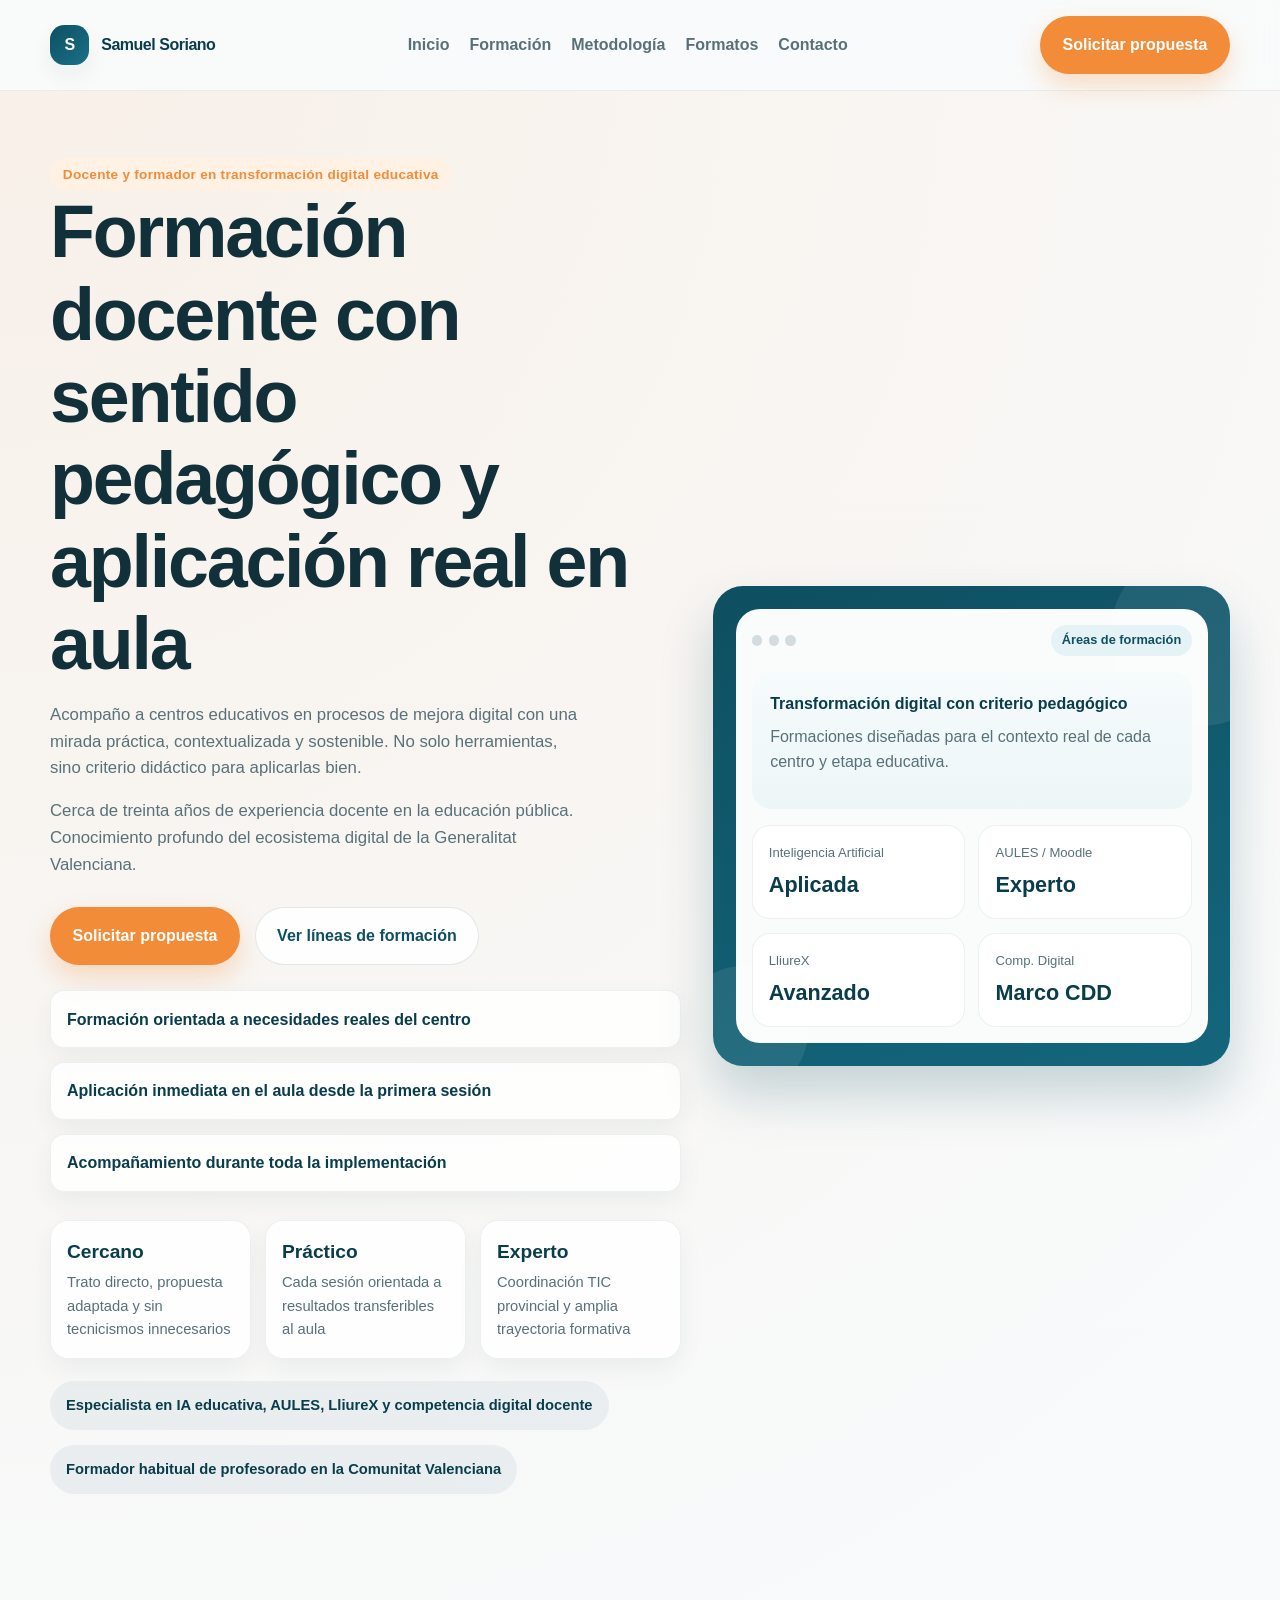
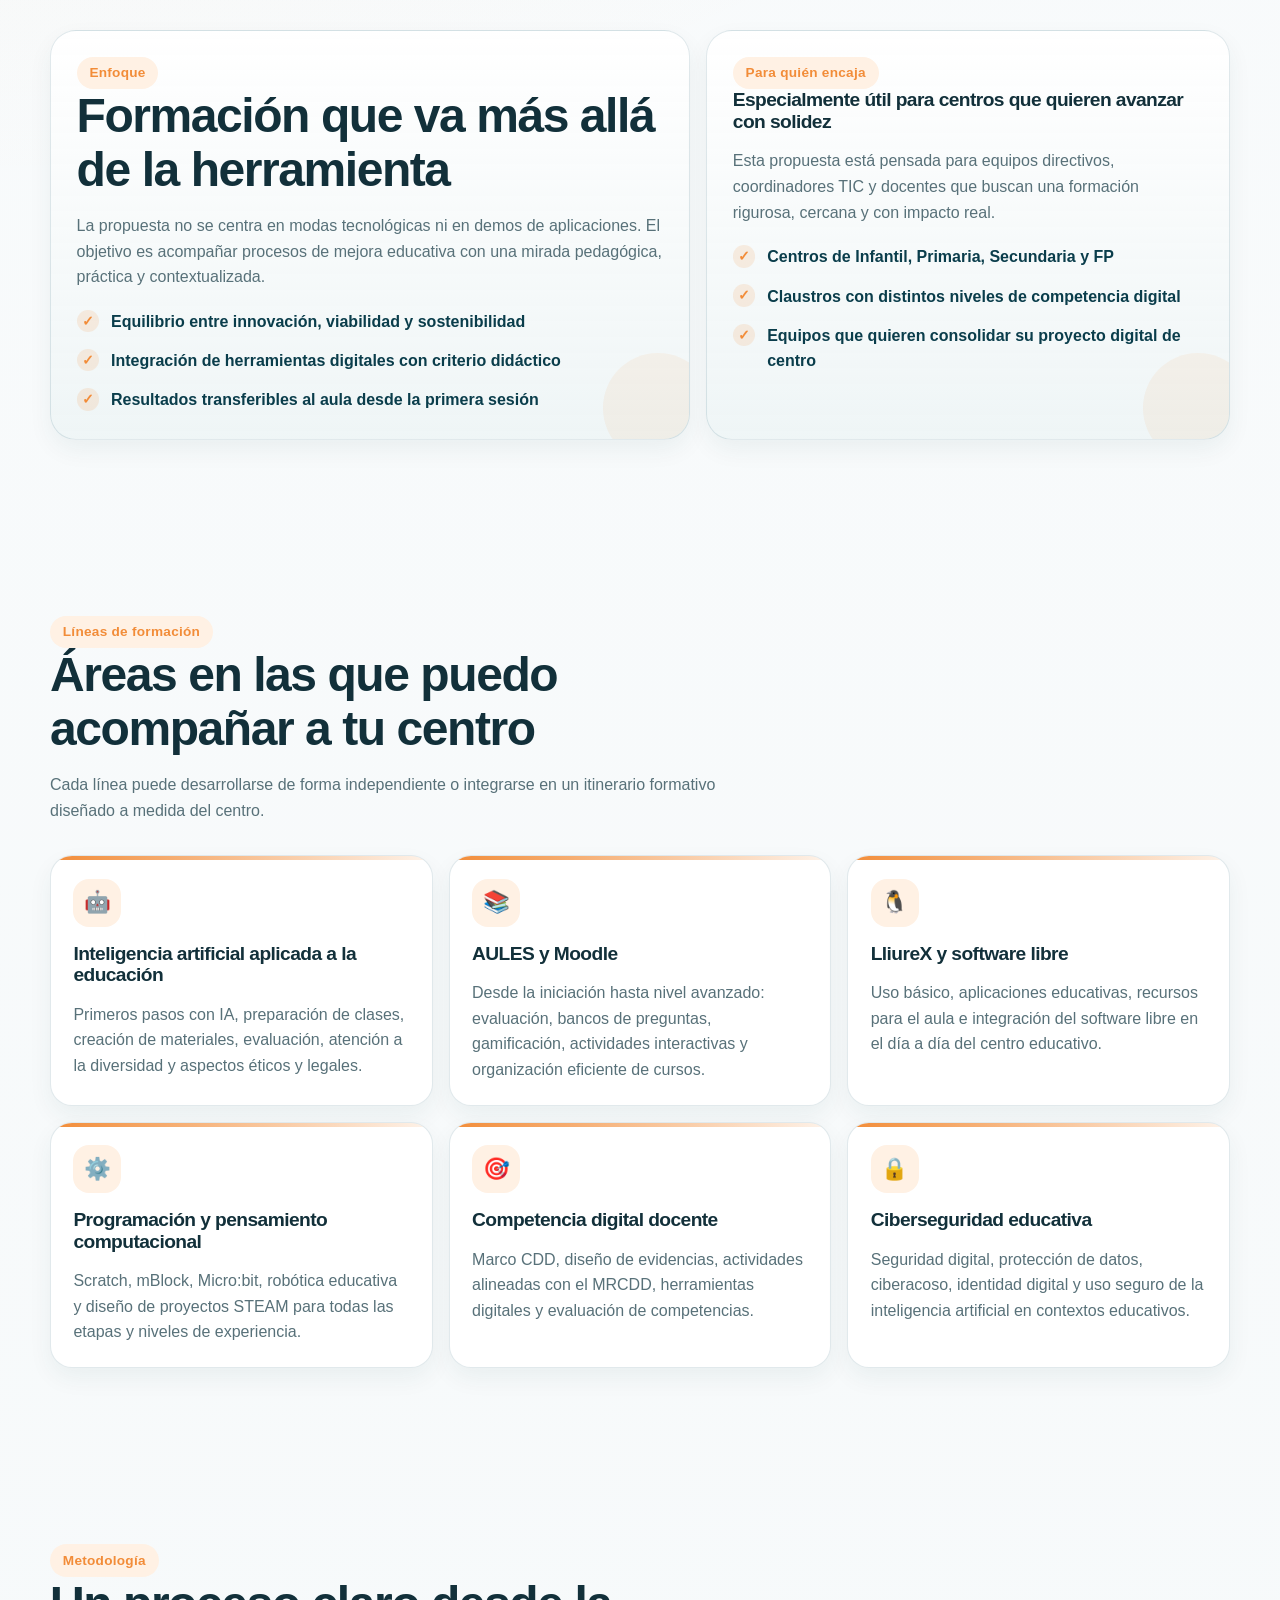
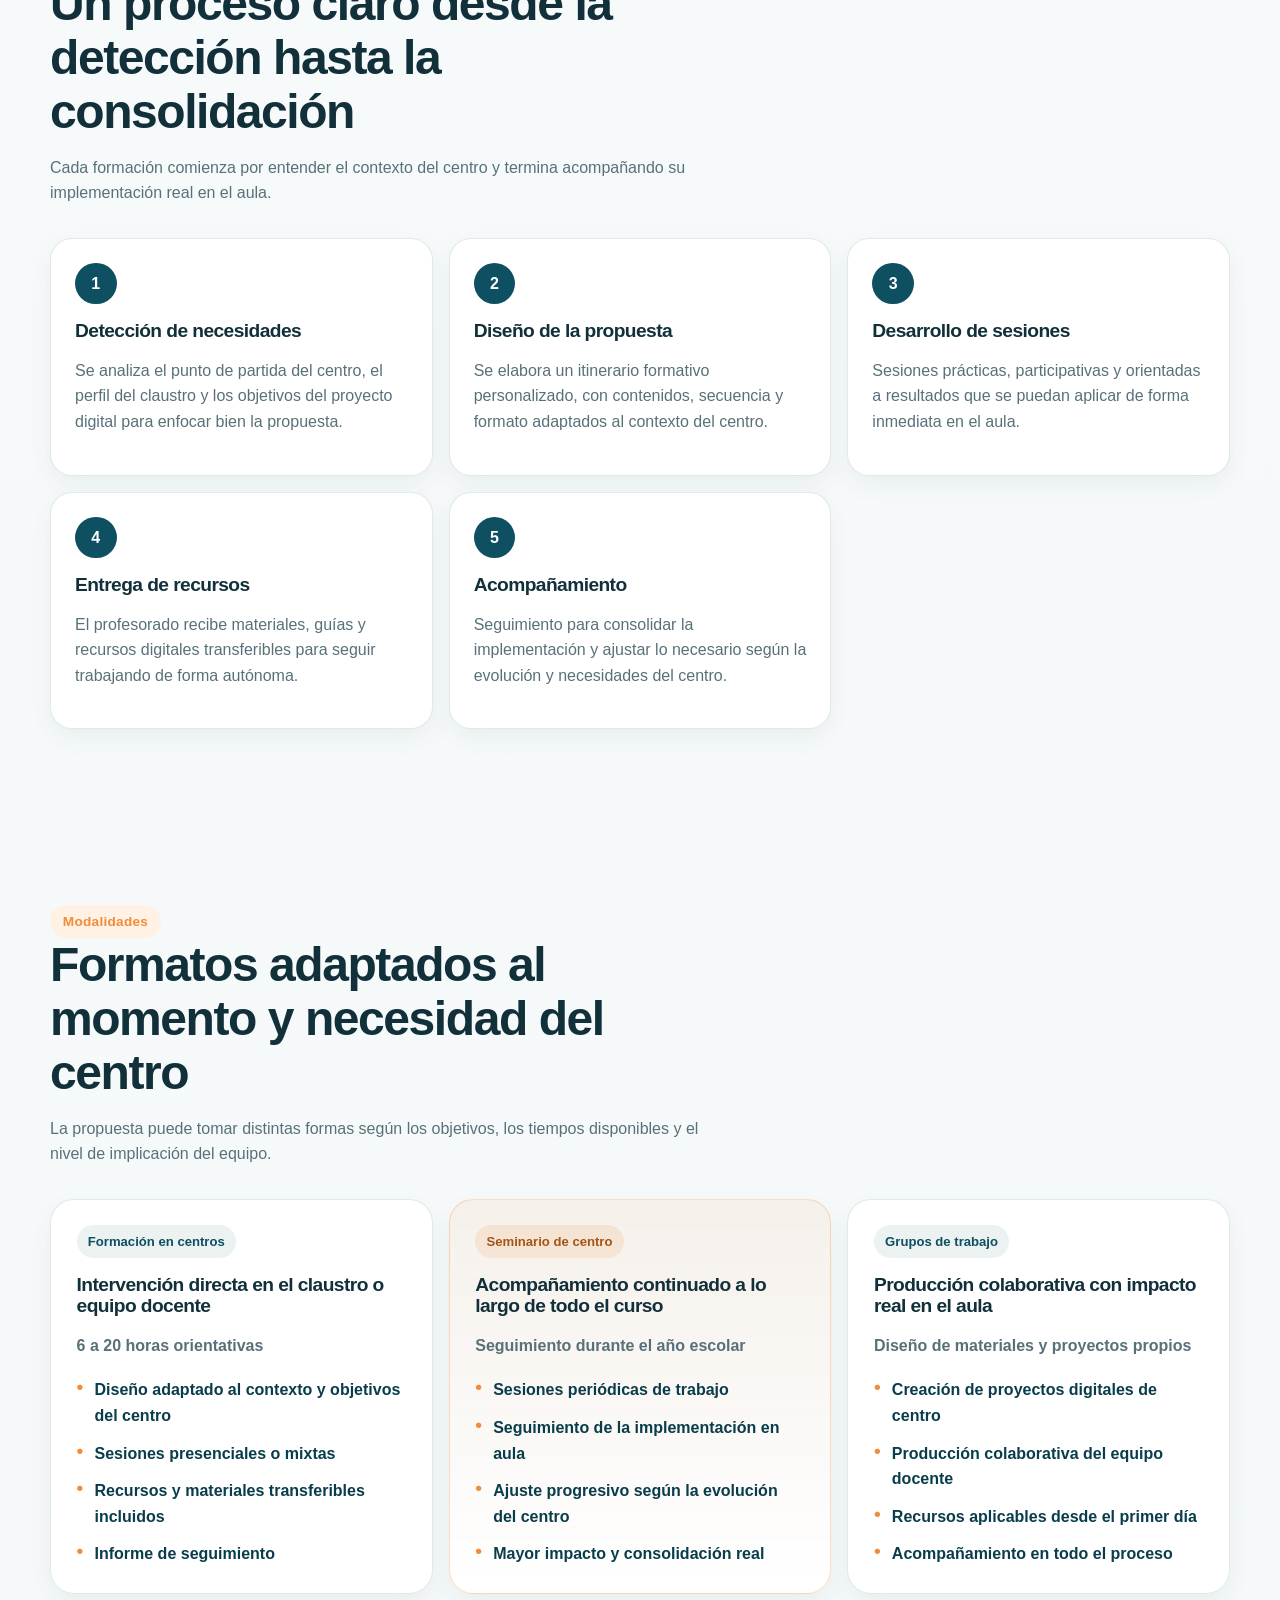
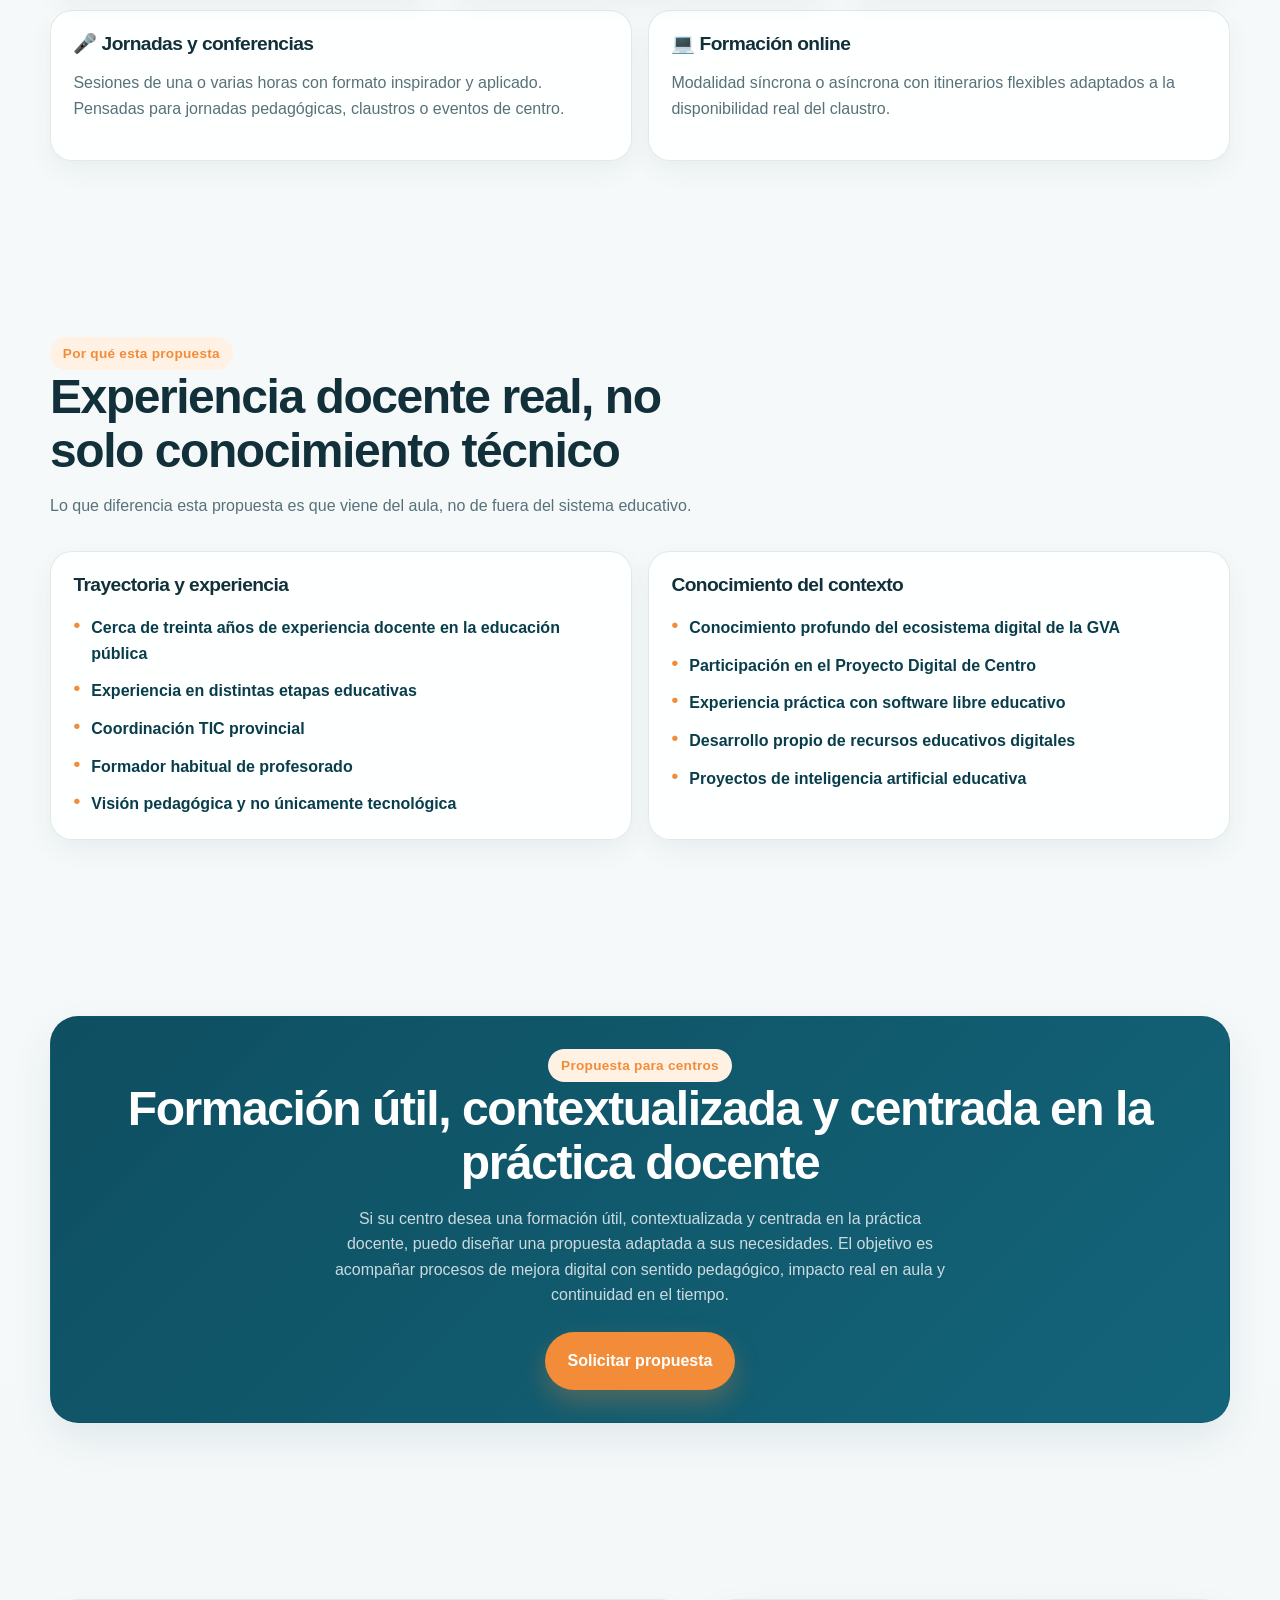
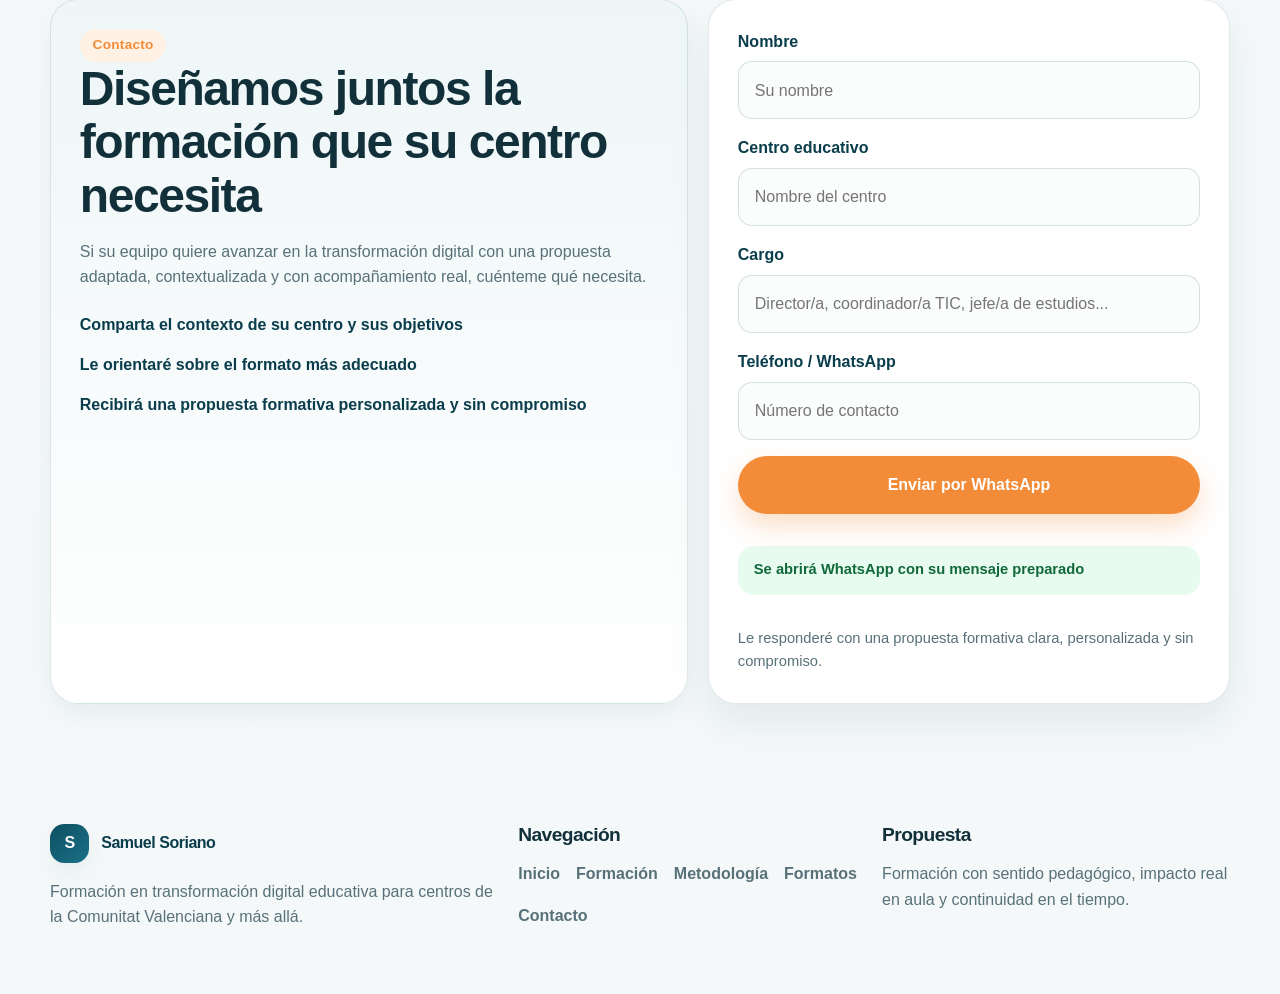
==== commit 30170f24: "feat: nova landing de formació docent amb backup" ====
--- a/index.html
+++ b/index.html
@@ -5,10 +5,10 @@
     <meta name="viewport" content="width=device-width, initial-scale=1.0" />
     <meta
       name="description"
-      content="Apps de reservas y gestion para centros de belleza, peluquerias, barberias y estetica. Una app propia para tu negocio, con acompanamiento continuo."
+      content="Samuel Soriano, docente y formador con cerca de treinta años de experiencia, ofrece formaciones en transformación digital educativa adaptadas a centros. IA, AULES, LliureX, competencia digital y más."
     />
     <link rel="icon" type="image/svg+xml" href="favicon.svg" />
-    <title>Sasogu Apps | App propia para negocios de belleza</title>
+    <title>Samuel Soriano | Formación en Transformación Digital Educativa</title>
     <style>
       :root {
         --bg: #f4f8f9;
@@ -27,15 +27,8 @@
         --radius-sm: 14px;
         --max-width: 1180px;
       }
-
-      * {
-        box-sizing: border-box;
-      }
-
-      html {
-        scroll-behavior: smooth;
-      }
-
+      * { box-sizing: border-box; }
+      html { scroll-behavior: smooth; }
       body {
         margin: 0;
         font-family: -apple-system, BlinkMacSystemFont, "Segoe UI", sans-serif;
@@ -45,931 +38,308 @@
         color: var(--text);
         line-height: 1.6;
       }
-
-      img {
-        max-width: 100%;
-        display: block;
-      }
-
-      a {
-        color: inherit;
-        text-decoration: none;
-      }
-
-      button,
-      input {
-        font: inherit;
-      }
-
-      .container {
-        width: min(calc(100% - 2rem), var(--max-width));
-        margin: 0 auto;
-      }
-
-      .section {
-        padding: 4.5rem 0;
-      }
-
-      .section-header {
-        max-width: 680px;
-        margin-bottom: 2rem;
-      }
-
+      img { max-width: 100%; display: block; }
+      a { color: inherit; text-decoration: none; }
+      button, input { font: inherit; }
+      .container { width: min(calc(100% - 2rem), var(--max-width)); margin: 0 auto; }
+      .section { padding: 4.5rem 0; }
+      .section-header { max-width: 680px; margin-bottom: 2rem; }
       .eyebrow {
-        display: inline-flex;
-        align-items: center;
-        gap: 0.5rem;
-        padding: 0.35rem 0.8rem;
-        border-radius: 999px;
-        background: var(--accent-soft);
-        color: var(--accent);
-        font-size: 0.85rem;
-        font-weight: 700;
-        letter-spacing: 0.02em;
-      }
-
-      h1,
-      h2,
-      h3 {
-        margin: 0 0 1rem;
-        line-height: 1.12;
-        letter-spacing: -0.03em;
-      }
-
-      h1 {
-        font-size: clamp(2.5rem, 6vw, 4.6rem);
-      }
-
-      h2 {
-        font-size: clamp(2rem, 4vw, 3rem);
-      }
-
-      h3 {
-        font-size: 1.2rem;
-      }
-
-      p {
-        margin: 0 0 1rem;
-        color: var(--text-muted);
-      }
-
-      .btn,
-      .btn-secondary {
-        display: inline-flex;
-        align-items: center;
-        justify-content: center;
-        gap: 0.55rem;
-        min-height: 3.2rem;
-        padding: 0.95rem 1.35rem;
-        border-radius: 999px;
-        border: 1px solid transparent;
-        font-weight: 700;
-        transition:
-          transform 0.2s ease,
-          box-shadow 0.2s ease,
-          background 0.2s ease,
-          color 0.2s ease;
-      }
-
-      .btn {
-        background: var(--accent);
-        color: #ffffff;
-        box-shadow: 0 12px 26px rgba(242, 140, 56, 0.28);
-      }
-
-      .btn:hover,
-      .btn:focus-visible {
-        transform: translateY(-2px);
-        box-shadow: 0 16px 32px rgba(242, 140, 56, 0.35);
-      }
-
-      .btn-secondary {
-        background: rgba(255, 255, 255, 0.85);
-        color: var(--primary);
-        border-color: var(--border);
-      }
-
-      .btn-secondary:hover,
-      .btn-secondary:focus-visible {
-        transform: translateY(-2px);
-        box-shadow: var(--shadow-soft);
-      }
-
+        display: inline-flex; align-items: center; gap: 0.5rem;
+        padding: 0.35rem 0.8rem; border-radius: 999px;
+        background: var(--accent-soft); color: var(--accent);
+        font-size: 0.85rem; font-weight: 700; letter-spacing: 0.02em;
+      }
+      h1, h2, h3 { margin: 0 0 1rem; line-height: 1.12; letter-spacing: -0.03em; }
+      h1 { font-size: clamp(2.5rem, 6vw, 4.6rem); }
+      h2 { font-size: clamp(2rem, 4vw, 3rem); }
+      h3 { font-size: 1.2rem; }
+      p { margin: 0 0 1rem; color: var(--text-muted); }
+      .btn, .btn-secondary {
+        display: inline-flex; align-items: center; justify-content: center;
+        gap: 0.55rem; min-height: 3.2rem; padding: 0.95rem 1.35rem;
+        border-radius: 999px; border: 1px solid transparent; font-weight: 700;
+        transition: transform 0.2s ease, box-shadow 0.2s ease, background 0.2s ease, color 0.2s ease;
+      }
+      .btn { background: var(--accent); color: #ffffff; box-shadow: 0 12px 26px rgba(242, 140, 56, 0.28); }
+      .btn:hover, .btn:focus-visible { transform: translateY(-2px); box-shadow: 0 16px 32px rgba(242, 140, 56, 0.35); }
+      .btn-secondary { background: rgba(255,255,255,0.85); color: var(--primary); border-color: var(--border); }
+      .btn-secondary:hover, .btn-secondary:focus-visible { transform: translateY(-2px); box-shadow: var(--shadow-soft); }
       .site-header {
-        position: sticky;
-        top: 0;
-        z-index: 20;
-        background: rgba(249, 251, 252, 0.9);
-        backdrop-filter: blur(14px);
+        position: sticky; top: 0; z-index: 20;
+        background: rgba(249, 251, 252, 0.9); backdrop-filter: blur(14px);
         border-bottom: 1px solid rgba(14, 79, 97, 0.08);
       }
-
       .header-inner {
-        display: flex;
-        flex-wrap: wrap;
-        align-items: center;
-        justify-content: space-between;
-        gap: 1rem;
-        padding: 1rem 0;
-      }
-
+        display: flex; flex-wrap: wrap; align-items: center;
+        justify-content: space-between; gap: 1rem; padding: 1rem 0;
+      }
       .brand {
-        display: inline-flex;
-        align-items: center;
-        gap: 0.75rem;
-        font-weight: 800;
-        letter-spacing: -0.03em;
-        color: var(--primary-strong);
-      }
-
+        display: inline-flex; align-items: center; gap: 0.75rem;
+        font-weight: 800; letter-spacing: -0.03em; color: var(--primary-strong);
+      }
       .brand-mark {
-        width: 2.45rem;
-        height: 2.45rem;
-        border-radius: 0.9rem;
-        background:
-          linear-gradient(135deg, var(--primary), #197188),
-          var(--primary);
-        color: #ffffff;
-        display: grid;
-        place-items: center;
-        box-shadow: var(--shadow-soft);
-      }
-
+        width: 2.45rem; height: 2.45rem; border-radius: 0.9rem;
+        background: linear-gradient(135deg, var(--primary), #197188), var(--primary);
+        color: #ffffff; display: grid; place-items: center; box-shadow: var(--shadow-soft);
+      }
       .nav {
-        display: flex;
-        order: 3;
-        width: 100%;
-        gap: 0.6rem;
-        overflow-x: auto;
-        padding-bottom: 0.2rem;
-        scrollbar-width: none;
-      }
-
-      .nav::-webkit-scrollbar {
-        display: none;
-      }
-
+        display: flex; order: 3; width: 100%; gap: 0.6rem;
+        overflow-x: auto; padding-bottom: 0.2rem; scrollbar-width: none;
+      }
+      .nav::-webkit-scrollbar { display: none; }
       .nav a {
-        flex: 0 0 auto;
-        padding: 0.7rem 0.95rem;
-        border-radius: 999px;
-        background: rgba(255, 255, 255, 0.8);
-        border: 1px solid rgba(14, 79, 97, 0.08);
-        color: var(--text-muted);
-        font-weight: 600;
-      }
-
-      .hero {
-        padding: 3.25rem 0 2rem;
-      }
-
-      .hero-shell {
-        position: relative;
-      }
-
-      .hero-grid {
-        display: grid;
-        gap: 2rem;
-        align-items: center;
-      }
-
-      .hero-copy p {
-        font-size: 1.05rem;
-        max-width: 58ch;
-      }
-
-      .hero-actions {
-        display: flex;
-        flex-wrap: wrap;
-        gap: 0.9rem;
-        margin: 1.75rem 0 1.4rem;
-      }
-
-      .hero-points {
-        display: grid;
-        gap: 0.85rem;
-        margin-top: 1.6rem;
-      }
-
+        flex: 0 0 auto; padding: 0.7rem 0.95rem; border-radius: 999px;
+        background: rgba(255,255,255,0.8); border: 1px solid rgba(14, 79, 97, 0.08);
+        color: var(--text-muted); font-weight: 600;
+      }
+      .hero { padding: 3.25rem 0 2rem; }
+      .hero-shell { position: relative; }
+      .hero-grid { display: grid; gap: 2rem; align-items: center; }
+      .hero-copy p { font-size: 1.05rem; max-width: 58ch; }
+      .hero-actions { display: flex; flex-wrap: wrap; gap: 0.9rem; margin: 1.75rem 0 1.4rem; }
+      .hero-points { display: grid; gap: 0.85rem; margin-top: 1.6rem; }
       .hero-points span {
-        display: flex;
-        align-items: center;
-        gap: 0.8rem;
-        padding: 0.95rem 1rem;
-        border-radius: var(--radius-sm);
-        background: rgba(255, 255, 255, 0.82);
-        border: 1px solid rgba(14, 79, 97, 0.08);
-        box-shadow: var(--shadow-soft);
-        color: var(--primary-strong);
-        font-weight: 600;
-      }
-
-      .hero-trust {
-        display: grid;
-        grid-template-columns: repeat(3, minmax(0, 1fr));
-        gap: 0.85rem;
-        margin-top: 1.8rem;
-      }
-
-      .hero-trust strong {
-        display: block;
-        margin-bottom: 0.2rem;
-        color: var(--primary-strong);
-        font-size: 1.2rem;
-      }
-
+        display: flex; align-items: center; gap: 0.8rem; padding: 0.95rem 1rem;
+        border-radius: var(--radius-sm); background: rgba(255,255,255,0.82);
+        border: 1px solid rgba(14, 79, 97, 0.08); box-shadow: var(--shadow-soft);
+        color: var(--primary-strong); font-weight: 600;
+      }
+      .hero-trust { display: grid; grid-template-columns: repeat(3, minmax(0, 1fr)); gap: 0.85rem; margin-top: 1.8rem; }
+      .hero-trust strong { display: block; margin-bottom: 0.2rem; color: var(--primary-strong); font-size: 1.2rem; }
       .hero-trust span {
-        display: block;
-        padding: 1rem;
-        border-radius: 18px;
-        background: rgba(255, 255, 255, 0.84);
-        border: 1px solid rgba(14, 79, 97, 0.08);
-        box-shadow: var(--shadow-soft);
-        color: var(--text-muted);
-        font-size: 0.92rem;
-      }
-
-      .mini-proof {
-        display: grid;
-        gap: 0.9rem;
-        margin-top: 1.4rem;
-      }
-
+        display: block; padding: 1rem; border-radius: 18px;
+        background: rgba(255,255,255,0.84); border: 1px solid rgba(14, 79, 97, 0.08);
+        box-shadow: var(--shadow-soft); color: var(--text-muted); font-size: 0.92rem;
+      }
+      .mini-proof { display: grid; gap: 0.9rem; margin-top: 1.4rem; }
       .mini-proof span {
-        display: inline-flex;
-        align-items: center;
-        gap: 0.6rem;
-        padding: 0.8rem 1rem;
-        width: fit-content;
-        border-radius: 999px;
-        background: rgba(14, 79, 97, 0.06);
-        color: var(--primary-strong);
-        font-size: 0.92rem;
-        font-weight: 700;
-      }
-
-      .hero-visual {
-        position: relative;
-      }
-
+        display: inline-flex; align-items: center; gap: 0.6rem; padding: 0.8rem 1rem;
+        width: fit-content; border-radius: 999px; background: rgba(14, 79, 97, 0.06);
+        color: var(--primary-strong); font-size: 0.92rem; font-weight: 700;
+      }
+      .hero-visual { position: relative; }
       .mockup-card {
-        position: relative;
-        overflow: hidden;
-        border-radius: 30px;
-        padding: 1.4rem;
+        position: relative; overflow: hidden; border-radius: 30px; padding: 1.4rem;
         background: linear-gradient(160deg, #0e4f61 0%, #14667c 100%);
         box-shadow: 0 28px 52px rgba(14, 79, 97, 0.22);
       }
-
-      .mockup-card::before,
-      .mockup-card::after {
-        content: "";
-        position: absolute;
-        border-radius: 50%;
-        background: rgba(255, 255, 255, 0.08);
-      }
-
-      .mockup-card::before {
-        width: 180px;
-        height: 180px;
-        top: -40px;
-        right: -60px;
-      }
-
-      .mockup-card::after {
-        width: 130px;
-        height: 130px;
-        bottom: -30px;
-        left: -35px;
-      }
-
+      .mockup-card::before, .mockup-card::after {
+        content: ""; position: absolute; border-radius: 50%; background: rgba(255,255,255,0.08);
+      }
+      .mockup-card::before { width: 180px; height: 180px; top: -40px; right: -60px; }
+      .mockup-card::after { width: 130px; height: 130px; bottom: -30px; left: -35px; }
       .mockup-window {
-        position: relative;
-        z-index: 1;
-        border-radius: 24px;
-        background: rgba(255, 255, 255, 0.98);
-        padding: 1rem;
-      }
-
-      .mockup-topbar {
-        display: flex;
-        align-items: center;
-        justify-content: space-between;
-        margin-bottom: 1rem;
-      }
-
-      .dots {
-        display: flex;
-        gap: 0.4rem;
-      }
-
-      .dots i {
-        width: 0.65rem;
-        height: 0.65rem;
-        border-radius: 50%;
-        background: #d3dde0;
-      }
-
+        position: relative; z-index: 1; border-radius: 24px;
+        background: rgba(255,255,255,0.98); padding: 1rem;
+      }
+      .mockup-topbar { display: flex; align-items: center; justify-content: space-between; margin-bottom: 1rem; }
+      .dots { display: flex; gap: 0.4rem; }
+      .dots i { width: 0.65rem; height: 0.65rem; border-radius: 50%; background: #d3dde0; }
       .mockup-badge {
-        padding: 0.35rem 0.65rem;
-        border-radius: 999px;
-        background: #e6f3f6;
-        color: var(--primary);
-        font-size: 0.8rem;
-        font-weight: 700;
-      }
-
-      .mockup-layout {
-        display: grid;
-        gap: 1rem;
-      }
-
+        padding: 0.35rem 0.65rem; border-radius: 999px;
+        background: #e6f3f6; color: var(--primary); font-size: 0.8rem; font-weight: 700;
+      }
+      .mockup-layout { display: grid; gap: 1rem; }
       .mockup-main {
-        padding: 1.15rem;
-        border-radius: 20px;
+        padding: 1.15rem; border-radius: 20px;
         background: linear-gradient(180deg, #f6fbfc 0%, #edf6f7 100%);
       }
-
-      .mockup-main strong {
-        display: block;
-        margin-bottom: 0.45rem;
-        color: var(--primary-strong);
-      }
-
-      .mockup-metrics {
-        display: grid;
-        grid-template-columns: repeat(2, minmax(0, 1fr));
-        gap: 0.85rem;
-      }
-
-      .metric {
-        padding: 1rem;
-        border-radius: 18px;
-        background: #ffffff;
-        border: 1px solid rgba(14, 79, 97, 0.08);
-      }
-
-      .metric span {
-        display: block;
-        font-size: 0.82rem;
-        color: var(--text-muted);
-      }
-
-      .metric strong {
-        display: block;
-        margin-top: 0.3rem;
-        font-size: 1.35rem;
-        color: var(--primary-strong);
-      }
-
-      .problem-grid,
-      .services-grid,
-      .testimonials-grid,
-      .footer-grid {
-        display: grid;
-        gap: 1rem;
-      }
-
+      .mockup-main strong { display: block; margin-bottom: 0.45rem; color: var(--primary-strong); }
+      .mockup-metrics { display: grid; grid-template-columns: repeat(2, minmax(0, 1fr)); gap: 0.85rem; }
+      .metric { padding: 1rem; border-radius: 18px; background: #ffffff; border: 1px solid rgba(14, 79, 97, 0.08); }
+      .metric span { display: block; font-size: 0.82rem; color: var(--text-muted); }
+      .metric strong { display: block; margin-top: 0.3rem; font-size: 1.35rem; color: var(--primary-strong); }
+      .problem-grid, .training-grid, .testimonials-grid, .footer-grid { display: grid; gap: 1rem; }
       .card {
-        background: rgba(255, 255, 255, 0.9);
-        border: 1px solid var(--border);
-        border-radius: var(--radius);
-        padding: 1.4rem;
-        box-shadow: var(--shadow-soft);
-      }
-
+        background: rgba(255,255,255,0.9); border: 1px solid var(--border);
+        border-radius: var(--radius); padding: 1.4rem; box-shadow: var(--shadow-soft);
+      }
       .icon-box {
-        width: 3rem;
-        height: 3rem;
-        border-radius: 1rem;
-        display: grid;
-        place-items: center;
-        background: var(--accent-soft);
-        font-size: 1.35rem;
-        margin-bottom: 1rem;
-      }
-
-      .services-grid .card,
-      .testimonial,
-      .step,
-      .cta-box,
-      .contact-box {
-        background: var(--surface);
-      }
-
-      .services-grid .card {
-        position: relative;
-        overflow: hidden;
-      }
-
-      .services-grid .card::before {
-        content: "";
-        position: absolute;
-        inset: 0 auto auto 0;
-        width: 100%;
-        height: 4px;
+        width: 3rem; height: 3rem; border-radius: 1rem; display: grid; place-items: center;
+        background: var(--accent-soft); font-size: 1.35rem; margin-bottom: 1rem;
+      }
+      .training-grid .card, .testimonial, .step, .cta-box, .contact-box { background: var(--surface); }
+      .training-grid .card { position: relative; overflow: hidden; }
+      .training-grid .card::before {
+        content: ""; position: absolute; inset: 0 auto auto 0; width: 100%; height: 4px;
         background: linear-gradient(90deg, var(--accent), rgba(242, 140, 56, 0.1));
       }
-
-      .services-grid .card p:last-child,
-      .testimonial p:last-child {
-        margin-bottom: 0;
-      }
-
-      .steps {
-        display: grid;
-        gap: 1rem;
-      }
-
+      .training-grid .card p:last-child { margin-bottom: 0; }
+      .steps { display: grid; gap: 1rem; }
       .step {
-        position: relative;
-        padding: 1.5rem;
-        border-radius: var(--radius);
-        border: 1px solid var(--border);
-        box-shadow: var(--shadow-soft);
-      }
-
+        position: relative; padding: 1.5rem; border-radius: var(--radius);
+        border: 1px solid var(--border); box-shadow: var(--shadow-soft);
+      }
       .step-number {
-        display: inline-grid;
-        place-items: center;
-        width: 2.6rem;
-        height: 2.6rem;
-        margin-bottom: 1rem;
-        border-radius: 50%;
-        background: var(--primary);
-        color: #ffffff;
-        font-weight: 800;
-      }
-
-      .problem-strip {
-        padding-top: 1rem;
-      }
-
-      .problem-grid {
-        grid-template-columns: 1fr;
-      }
-
+        display: inline-grid; place-items: center; width: 2.6rem; height: 2.6rem;
+        margin-bottom: 1rem; border-radius: 50%; background: var(--primary);
+        color: #ffffff; font-weight: 800;
+      }
+      .problem-strip { padding-top: 1rem; }
+      .problem-grid { grid-template-columns: 1fr; }
       .problem-card {
-        position: relative;
-        overflow: hidden;
-        padding: 1.6rem;
-        border-radius: 26px;
-        background:
-          linear-gradient(180deg, rgba(255, 255, 255, 0.98), rgba(237, 244, 245, 0.88));
-        border: 1px solid var(--border);
-        box-shadow: var(--shadow-soft);
-      }
-
+        position: relative; overflow: hidden; padding: 1.6rem; border-radius: 26px;
+        background: linear-gradient(180deg, rgba(255,255,255,0.98), rgba(237,244,245,0.88));
+        border: 1px solid var(--border); box-shadow: var(--shadow-soft);
+      }
       .problem-card::after {
-        content: "";
-        position: absolute;
-        inset: auto -1.5rem -1.5rem auto;
-        width: 110px;
-        height: 110px;
-        border-radius: 50%;
-        background: rgba(242, 140, 56, 0.08);
-      }
-
-      .problem-list {
-        display: grid;
-        gap: 0.85rem;
-        margin-top: 1.2rem;
-      }
-
-      .problem-list span {
-        display: flex;
-        align-items: flex-start;
-        gap: 0.75rem;
-        color: var(--primary-strong);
-        font-weight: 600;
-      }
-
+        content: ""; position: absolute; inset: auto -1.5rem -1.5rem auto;
+        width: 110px; height: 110px; border-radius: 50%; background: rgba(242, 140, 56, 0.08);
+      }
+      .problem-list { display: grid; gap: 0.85rem; margin-top: 1.2rem; }
+      .problem-list span { display: flex; align-items: flex-start; gap: 0.75rem; color: var(--primary-strong); font-weight: 600; }
       .problem-list span::before {
-        content: "✓";
-        flex: 0 0 auto;
-        width: 1.4rem;
-        height: 1.4rem;
-        border-radius: 50%;
-        display: inline-grid;
-        place-items: center;
-        background: rgba(242, 140, 56, 0.14);
-        color: var(--accent);
-        font-size: 0.9rem;
-        margin-top: 0.05rem;
-      }
-
-      .cta-box,
-      .contact-box {
-        border-radius: 28px;
-        border: 1px solid var(--border);
-        box-shadow: var(--shadow);
-      }
-
-      .plans-grid,
-      .coverage-grid {
-        display: grid;
-        gap: 1rem;
-      }
-
+        content: "✓"; flex: 0 0 auto; width: 1.4rem; height: 1.4rem; border-radius: 50%;
+        display: inline-grid; place-items: center; background: rgba(242, 140, 56, 0.14);
+        color: var(--accent); font-size: 0.9rem; margin-top: 0.05rem;
+      }
+      .cta-box, .contact-box { border-radius: 28px; border: 1px solid var(--border); box-shadow: var(--shadow); }
+      .plans-grid, .coverage-grid { display: grid; gap: 1rem; }
       .plan-card {
-        position: relative;
-        padding: 1.6rem;
-        border-radius: 24px;
-        border: 1px solid var(--border);
-        background: rgba(255, 255, 255, 0.96);
-        box-shadow: var(--shadow-soft);
-      }
-
+        position: relative; padding: 1.6rem; border-radius: 24px;
+        border: 1px solid var(--border); background: rgba(255,255,255,0.96); box-shadow: var(--shadow-soft);
+      }
       .plan-card.featured {
-        background:
-          linear-gradient(180deg, rgba(242, 140, 56, 0.08), rgba(255, 255, 255, 0.98));
+        background: linear-gradient(180deg, rgba(242, 140, 56, 0.08), rgba(255,255,255,0.98));
         border-color: rgba(242, 140, 56, 0.28);
       }
-
       .plan-tag {
-        display: inline-flex;
-        padding: 0.35rem 0.7rem;
-        margin-bottom: 1rem;
-        border-radius: 999px;
-        background: rgba(14, 79, 97, 0.08);
-        color: var(--primary);
-        font-size: 0.82rem;
-        font-weight: 800;
-      }
-
-      .plan-card.featured .plan-tag {
-        background: rgba(242, 140, 56, 0.14);
-        color: #a35518;
-      }
-
-      .plan-price {
-        margin: 1rem 0 0.3rem;
-        color: var(--primary-strong);
-        font-size: 2rem;
-        font-weight: 800;
-        line-height: 1;
-      }
-
-      .plan-price-old {
-        margin: 1rem 0 0.35rem;
-        color: var(--text-muted);
-        font-size: 1rem;
-        font-weight: 700;
-        text-decoration: line-through;
-      }
-
-      .plan-offer {
-        display: inline-flex;
-        align-items: center;
-        padding: 0.35rem 0.7rem;
-        margin-bottom: 0.7rem;
-        border-radius: 999px;
-        background: rgba(242, 140, 56, 0.14);
-        color: #a35518;
-        font-size: 0.8rem;
-        font-weight: 800;
-      }
-
-      .plan-monthly {
-        margin: 0 0 1rem;
-        color: var(--text-muted);
-        font-weight: 700;
-      }
-
-      .plan-features,
-      .coverage-list {
-        display: grid;
-        gap: 0.75rem;
-        margin-top: 1.2rem;
-      }
-
-      .plan-features span,
-      .coverage-list span {
-        display: flex;
-        align-items: flex-start;
-        gap: 0.7rem;
-        color: var(--primary-strong);
-        font-weight: 600;
-      }
-
-      .plan-features span::before,
-      .coverage-list span::before {
-        content: "•";
-        color: var(--accent);
-        font-size: 1.2rem;
-        line-height: 1;
-      }
-
-      .testimonial {
-        position: relative;
-        border: 1px solid var(--border);
-        border-radius: var(--radius);
-        padding: 1.5rem;
-        box-shadow: var(--shadow-soft);
-      }
-
-      .testimonial::before {
-        content: "“";
-        position: absolute;
-        top: 0.45rem;
-        right: 1rem;
-        font-size: 3rem;
-        line-height: 1;
-        color: rgba(14, 79, 97, 0.12);
-        font-weight: 800;
-      }
-
-      .testimonial strong {
-        display: block;
-        color: var(--primary-strong);
-      }
-
-      .testimonial small {
-        color: var(--text-muted);
-      }
-
+        display: inline-flex; padding: 0.35rem 0.7rem; margin-bottom: 1rem;
+        border-radius: 999px; background: rgba(14, 79, 97, 0.08);
+        color: var(--primary); font-size: 0.82rem; font-weight: 800;
+      }
+      .plan-card.featured .plan-tag { background: rgba(242, 140, 56, 0.14); color: #a35518; }
+      .plan-monthly { margin: 0 0 1rem; color: var(--text-muted); font-weight: 700; }
+      .plan-features, .coverage-list { display: grid; gap: 0.75rem; margin-top: 1.2rem; }
+      .plan-features span, .coverage-list span { display: flex; align-items: flex-start; gap: 0.7rem; color: var(--primary-strong); font-weight: 600; }
+      .plan-features span::before, .coverage-list span::before { content: "•"; color: var(--accent); font-size: 1.2rem; line-height: 1; }
       .cta-box {
         padding: 2rem;
-        background:
-          linear-gradient(135deg, rgba(14, 79, 97, 0.96), rgba(20, 102, 124, 0.92)),
-          var(--primary);
-        color: #ffffff;
-        text-align: center;
-      }
-
-      .cta-box p {
-        color: rgba(255, 255, 255, 0.78);
-        max-width: 620px;
-        margin: 0 auto 1.5rem;
-      }
-
-      .contact-wrap {
-        display: grid;
-        gap: 1.25rem;
-      }
-
-      .contact-box {
-        padding: 1.8rem;
-      }
-
+        background: linear-gradient(135deg, rgba(14, 79, 97, 0.96), rgba(20, 102, 124, 0.92)), var(--primary);
+        color: #ffffff; text-align: center;
+      }
+      .cta-box p { color: rgba(255,255,255,0.78); max-width: 620px; margin: 0 auto 1.5rem; }
+      .contact-wrap { display: grid; gap: 1.25rem; }
+      .contact-box { padding: 1.8rem; }
       .contact-intro {
-        padding: 1.8rem;
-        border-radius: 28px;
+        padding: 1.8rem; border-radius: 28px;
         background: linear-gradient(180deg, #eef6f7 0%, #ffffff 100%);
-        border: 1px solid var(--border);
-        box-shadow: var(--shadow-soft);
-      }
-
-      .contact-list {
-        display: grid;
-        gap: 0.9rem;
-        margin-top: 1.4rem;
-      }
-
-      .contact-list span {
-        display: flex;
-        align-items: center;
-        gap: 0.7rem;
-        color: var(--primary-strong);
-        font-weight: 600;
-      }
-
-      form {
-        display: grid;
-        gap: 1rem;
-      }
-
-      label {
-        display: block;
-        margin-bottom: 0.45rem;
-        font-weight: 700;
-        color: var(--primary-strong);
-      }
-
+        border: 1px solid var(--border); box-shadow: var(--shadow-soft);
+      }
+      .contact-list { display: grid; gap: 0.9rem; margin-top: 1.4rem; }
+      .contact-list span { display: flex; align-items: center; gap: 0.7rem; color: var(--primary-strong); font-weight: 600; }
+      form { display: grid; gap: 1rem; }
+      label { display: block; margin-bottom: 0.45rem; font-weight: 700; color: var(--primary-strong); }
       input {
-        width: 100%;
-        padding: 0.95rem 1rem;
-        border-radius: 14px;
-        border: 1px solid rgba(14, 79, 97, 0.16);
-        background: #fbfdfd;
-        color: var(--text);
-      }
-
-      input:focus {
-        outline: 2px solid rgba(242, 140, 56, 0.18);
-        border-color: var(--accent);
-      }
-
-      .form-note {
-        margin: 0;
-        font-size: 0.92rem;
-        color: var(--text-muted);
-      }
-
+        width: 100%; padding: 0.95rem 1rem; border-radius: 14px;
+        border: 1px solid rgba(14, 79, 97, 0.16); background: #fbfdfd; color: var(--text);
+      }
+      input:focus { outline: 2px solid rgba(242, 140, 56, 0.18); border-color: var(--accent); }
+      .form-note { margin: 0; font-size: 0.92rem; color: var(--text-muted); }
       .whatsapp-note {
-        display: inline-flex;
-        align-items: center;
-        gap: 0.55rem;
-        margin-top: 1rem;
-        padding: 0.8rem 1rem;
-        border-radius: 16px;
-        background: rgba(37, 211, 102, 0.1);
-        color: #11693a;
-        font-size: 0.92rem;
-        font-weight: 700;
-      }
-
-      .hp-field {
-        position: absolute;
-        left: -9999px;
-        width: 1px;
-        height: 1px;
-        overflow: hidden;
-      }
-
-      .footer {
-        padding: 2rem 0 3rem;
-      }
-
-      .footer-grid {
-        align-items: start;
-      }
-
-      .footer-links {
-        display: flex;
-        flex-wrap: wrap;
-        gap: 1rem;
-        color: var(--text-muted);
-        font-weight: 600;
-      }
-
-      .footer-note {
-        color: var(--text-muted);
-      }
-
+        display: inline-flex; align-items: center; gap: 0.55rem; margin-top: 1rem;
+        padding: 0.8rem 1rem; border-radius: 16px; background: rgba(37, 211, 102, 0.1);
+        color: #11693a; font-size: 0.92rem; font-weight: 700;
+      }
+      .hp-field { position: absolute; left: -9999px; width: 1px; height: 1px; overflow: hidden; }
+      .footer { padding: 2rem 0 3rem; }
+      .footer-grid { align-items: start; }
+      .footer-links { display: flex; flex-wrap: wrap; gap: 1rem; color: var(--text-muted); font-weight: 600; }
+      .footer-note { color: var(--text-muted); }
       @media (min-width: 700px) {
-        .section {
-          padding: 5.5rem 0;
-        }
-
-        .problem-grid,
-        .services-grid,
-        .testimonials-grid,
-        .plans-grid,
-        .coverage-grid {
+        .section { padding: 5.5rem 0; }
+        .problem-grid, .testimonials-grid, .plans-grid, .coverage-grid {
           grid-template-columns: repeat(2, minmax(0, 1fr));
         }
-
-        .steps {
-          grid-template-columns: repeat(3, minmax(0, 1fr));
-        }
-
-        .footer-grid {
-          grid-template-columns: 1.3fr 1fr 1fr;
-        }
-      }
-
+        .training-grid { grid-template-columns: repeat(2, minmax(0, 1fr)); }
+        .steps { grid-template-columns: repeat(3, minmax(0, 1fr)); }
+        .footer-grid { grid-template-columns: 1.3fr 1fr 1fr; }
+      }
       @media (min-width: 920px) {
-        .nav {
-          display: flex;
-          order: initial;
-          width: auto;
-          align-items: center;
-          gap: 1.25rem;
-          overflow: visible;
-          padding-bottom: 0;
-        }
-
-        .nav a {
-          padding: 0;
-          background: transparent;
-          border: 0;
-        }
-
-        .header-cta {
-          display: inline-flex;
-        }
-
-        .hero {
-          padding: 4.2rem 0 3rem;
-        }
-
-        .hero-grid,
-        .contact-wrap {
-          grid-template-columns: 1.1fr 0.9fr;
-        }
-
-        .services-grid {
-          grid-template-columns: repeat(4, minmax(0, 1fr));
-        }
-
-        .problem-grid {
-          grid-template-columns: 1.1fr 0.9fr;
-        }
-
-        .plans-grid {
-          grid-template-columns: repeat(3, minmax(0, 1fr));
-        }
-      }
-
+        .nav { display: flex; order: initial; width: auto; align-items: center; gap: 1.25rem; overflow: visible; padding-bottom: 0; }
+        .nav a { padding: 0; background: transparent; border: 0; }
+        .header-cta { display: inline-flex; }
+        .hero { padding: 4.2rem 0 3rem; }
+        .hero-grid, .contact-wrap { grid-template-columns: 1.1fr 0.9fr; }
+        .training-grid { grid-template-columns: repeat(3, minmax(0, 1fr)); }
+        .problem-grid { grid-template-columns: 1.1fr 0.9fr; }
+        .plans-grid { grid-template-columns: repeat(3, minmax(0, 1fr)); }
+      }
       @media (max-width: 479px) {
-        .hero-trust {
-          grid-template-columns: 1fr;
-        }
+        .hero-trust { grid-template-columns: 1fr; }
       }
     </style>
   </head>
   <body>
-    <!-- Header con navegación principal -->
     <header class="site-header">
       <div class="container header-inner">
         <a class="brand" href="#inicio" aria-label="Ir al inicio">
           <span class="brand-mark">S</span>
-          <span>Sasogu Apps</span>
+          <span>Samuel Soriano</span>
         </a>
         <nav class="nav" aria-label="Principal">
           <a href="#inicio">Inicio</a>
-          <a href="#servicios">La app</a>
-          <a href="#como-funciona">Cómo funciona</a>
-          <a href="#precio">Planes</a>
+          <a href="#formacion">Formación</a>
+          <a href="#metodologia">Metodología</a>
+          <a href="#formatos">Formatos</a>
           <a href="#contacto">Contacto</a>
         </nav>
-        <a class="btn header-cta" href="#contacto">Solicitar demo</a>
+        <a class="btn header-cta" href="#contacto">Solicitar propuesta</a>
       </div>
     </header>
 
     <main>
-      <!-- Hero principal -->
       <section class="hero" id="inicio">
         <div class="container hero-shell hero-grid">
           <div class="hero-copy">
-            <span class="eyebrow">App propia para negocios de belleza</span>
-            <h1>Reservas y gestión en una app adaptada a tu negocio</h1>
+            <span class="eyebrow">Docente y formador en transformación digital educativa</span>
+            <h1>Formación docente con sentido pedagógico y aplicación real en aula</h1>
             <p>
-              Desarrollo apps para centros de uñas, peluquerías, barberías, estética y
-              negocios de bienestar que trabajan con cita previa y quieren ofrecer una
-              experiencia más cómoda y profesional.
+              Acompaño a centros educativos en procesos de mejora digital con una
+              mirada práctica, contextualizada y sostenible. No solo herramientas,
+              sino criterio didáctico para aplicarlas bien.
             </p>
             <p>
-              No es una plataforma genérica para todos. Cada cliente recibe una app
-              adaptada a su imagen, sus servicios y su forma de trabajar.
+              Cerca de treinta años de experiencia docente en la educación pública.
+              Conocimiento profundo del ecosistema digital de la Generalitat Valenciana.
             </p>
             <div class="hero-actions">
-              <a class="btn" href="#contacto">Solicitar demo</a>
-              <a class="btn-secondary" href="#precio">Ver planes</a>
+              <a class="btn" href="#contacto">Solicitar propuesta</a>
+              <a class="btn-secondary" href="#formacion">Ver líneas de formación</a>
             </div>
             <div class="hero-points">
-              <span>Reservas online y organización diaria en un solo lugar</span>
-              <span>Una propuesta clara y fácil de entender</span>
-              <span>Acompañamiento continuo para que la app evolucione contigo</span>
+              <span>Formación orientada a necesidades reales del centro</span>
+              <span>Aplicación inmediata en el aula desde la primera sesión</span>
+              <span>Acompañamiento durante toda la implementación</span>
             </div>
             <div class="hero-trust" aria-label="Puntos clave del servicio">
-              <span><strong>Propia</strong> La app se adapta a tu marca y a tu negocio</span>
-              <span><strong>Fiable</strong> Solución pensada para funcionar con claridad y continuidad</span>
-              <span><strong>Clara</strong> Oferta simple, trato cercano y continuidad</span>
+              <span><strong>Cercano</strong> Trato directo, propuesta adaptada y sin tecnicismos innecesarios</span>
+              <span><strong>Práctico</strong> Cada sesión orientada a resultados transferibles al aula</span>
+              <span><strong>Experto</strong> Coordinación TIC provincial y amplia trayectoria formativa</span>
             </div>
-            <div class="mini-proof" aria-label="Mensajes de confianza">
-              <span>Ideal para negocios con cita previa que quieren trabajar mejor</span>
-              <span>Posicionada como una app propia, no como un software genérico barato</span>
+            <div class="mini-proof" aria-label="Especialidades">
+              <span>Especialista en IA educativa, AULES, LliureX y competencia digital docente</span>
+              <span>Formador habitual de profesorado en la Comunitat Valenciana</span>
             </div>
           </div>
-
           <div class="hero-visual" aria-hidden="true">
             <div class="mockup-card">
               <div class="mockup-window">
                 <div class="mockup-topbar">
-                  <div class="dots">
-                    <i></i>
-                    <i></i>
-                    <i></i>
-                  </div>
-                  <span class="mockup-badge">Panel simple</span>
+                  <div class="dots"><i></i><i></i><i></i></div>
+                  <span class="mockup-badge">Áreas de formación</span>
                 </div>
                 <div class="mockup-layout">
                   <div class="mockup-main">
-                    <strong>Tu centro organizado desde una sola app</strong>
-                    <p>
-                      Citas, equipo y clientes reunidos en una herramienta clara,
-                      pensada para tu día a día.
-                    </p>
+                    <strong>Transformación digital con criterio pedagógico</strong>
+                    <p>Formaciones diseñadas para el contexto real de cada centro y etapa educativa.</p>
                   </div>
                   <div class="mockup-metrics">
-                    <div class="metric">
-                      <span>Reservas online</span>
-                      <strong>Activas</strong>
-                    </div>
-                    <div class="metric">
-                      <span>Agenda</span>
-                      <strong>Más orden</strong>
-                    </div>
-                    <div class="metric">
-                      <span>Clientes</span>
-                      <strong>Mejor seguimiento</strong>
-                    </div>
-                    <div class="metric">
-                      <span>Marca</span>
-                      <strong>Personalizada</strong>
-                    </div>
+                    <div class="metric"><span>Inteligencia Artificial</span><strong>Aplicada</strong></div>
+                    <div class="metric"><span>AULES / Moodle</span><strong>Experto</strong></div>
+                    <div class="metric"><span>LliureX</span><strong>Avanzado</strong></div>
+                    <div class="metric"><span>Comp. Digital</span><strong>Marco CDD</strong></div>
                   </div>
                 </div>
               </div>
@@ -978,289 +348,316 @@
         </div>
       </section>
 
-      <!-- Problemas reales que resolvemos -->
-      <section class="section problem-strip" aria-labelledby="problemas-titulo">
+      <section class="section problem-strip" aria-labelledby="enfoque-titulo">
         <div class="container">
           <div class="problem-grid">
             <div class="problem-card">
               <span class="eyebrow">Enfoque</span>
-              <h2 id="problemas-titulo">Tu negocio no necesita otra app genérica</h2>
-              <p>
-                Necesita una app propia de reservas y gestión, adaptada a cómo trabajas
-                y pensada para vender mejor tu servicio sin añadir complejidad.
+              <h2 id="enfoque-titulo">Formación que va más allá de la herramienta</h2>
+              <p>
+                La propuesta no se centra en modas tecnológicas ni en demos de
+                aplicaciones. El objetivo es acompañar procesos de mejora educativa
+                con una mirada pedagógica, práctica y contextualizada.
               </p>
               <div class="problem-list">
-                <span>Menos mensajes sueltos y más control de citas y clientes</span>
-                <span>Una identidad propia para tu centro, peluquería o barbería</span>
-                <span>Un enfoque práctico que evita complejidad innecesaria</span>
+                <span>Equilibrio entre innovación, viabilidad y sostenibilidad</span>
+                <span>Integración de herramientas digitales con criterio didáctico</span>
+                <span>Resultados transferibles al aula desde la primera sesión</span>
               </div>
             </div>
             <div class="problem-card">
               <span class="eyebrow">Para quién encaja</span>
-              <h3>Especialmente útil para negocios de belleza con cita previa</h3>
-              <p>
-                Esta propuesta encaja especialmente bien en negocios de belleza que
-                quieren una app útil, profesional y fácil de incorporar a su día a día.
+              <h3>Especialmente útil para centros que quieren avanzar con solidez</h3>
+              <p>
+                Esta propuesta está pensada para equipos directivos, coordinadores TIC
+                y docentes que buscan una formación rigurosa, cercana y con impacto real.
               </p>
               <div class="problem-list">
-                <span>Centros de uñas, estética, peluquerías y barberías</span>
-                <span>Negocios de masajes, bienestar o servicios similares</span>
-                <span>Equipos que quieren reservas online y gestión interna unificada</span>
+                <span>Centros de Infantil, Primaria, Secundaria y FP</span>
+                <span>Claustros con distintos niveles de competencia digital</span>
+                <span>Equipos que quieren consolidar su proyecto digital de centro</span>
               </div>
             </div>
           </div>
         </div>
       </section>
 
-      <!-- Servicios ofrecidos -->
-      <section class="section" id="servicios" aria-labelledby="servicios-titulo">
+      <section class="section" id="formacion" aria-labelledby="formacion-titulo">
         <div class="container">
           <div class="section-header">
-            <span class="eyebrow">Qué puede incluir</span>
-            <h2 id="servicios-titulo">Lo que tu app puede incluir</h2>
+            <span class="eyebrow">Líneas de formación</span>
+            <h2 id="formacion-titulo">Áreas en las que puedo acompañar a tu centro</h2>
             <p>
-              Cada negocio es distinto, pero estas son las funciones que mejor suelen
-              encajar en centros de belleza y servicios con cita previa.
+              Cada línea puede desarrollarse de forma independiente o integrarse en
+              un itinerario formativo diseñado a medida del centro.
             </p>
           </div>
-          <div class="services-grid">
-            <article class="card">
-              <h3>Reservas online</h3>
-              <p>
-                Tus clientes pueden pedir cita con una experiencia clara, alineada con
-                tu marca y tus servicios.
-              </p>
-            </article>
-            <article class="card">
-              <h3>Agenda para el equipo</h3>
-              <p>
-                Organiza horarios, cambios de cita y servicios desde una herramienta
-                sencilla y fácil de consultar.
-              </p>
-            </article>
-            <article class="card">
-              <h3>Gestión de clientes</h3>
-              <p>
-                Reúne la información importante de cada cliente para ofrecer una
-                atención más cuidada y ordenada.
-              </p>
-            </article>
-            <article class="card">
-              <h3>Experiencia de marca adaptada</h3>
-              <p>
-                Nombre, imagen y estilo visual se ajustan para que la app se perciba
-                como algo propio de tu negocio.
+          <div class="training-grid">
+            <article class="card">
+              <div class="icon-box">🤖</div>
+              <h3>Inteligencia artificial aplicada a la educación</h3>
+              <p>
+                Primeros pasos con IA, preparación de clases, creación de materiales,
+                evaluación, atención a la diversidad y aspectos éticos y legales.
+              </p>
+            </article>
+            <article class="card">
+              <div class="icon-box">📚</div>
+              <h3>AULES y Moodle</h3>
+              <p>
+                Desde la iniciación hasta nivel avanzado: evaluación, bancos de
+                preguntas, gamificación, actividades interactivas y organización
+                eficiente de cursos.
+              </p>
+            </article>
+            <article class="card">
+              <div class="icon-box">🐧</div>
+              <h3>LliureX y software libre</h3>
+              <p>
+                Uso básico, aplicaciones educativas, recursos para el aula e
+                integración del software libre en el día a día del centro educativo.
+              </p>
+            </article>
+            <article class="card">
+              <div class="icon-box">⚙️</div>
+              <h3>Programación y pensamiento computacional</h3>
+              <p>
+                Scratch, mBlock, Micro:bit, robótica educativa y diseño de proyectos
+                STEAM para todas las etapas y niveles de experiencia.
+              </p>
+            </article>
+            <article class="card">
+              <div class="icon-box">🎯</div>
+              <h3>Competencia digital docente</h3>
+              <p>
+                Marco CDD, diseño de evidencias, actividades alineadas con el MRCDD,
+                herramientas digitales y evaluación de competencias.
+              </p>
+            </article>
+            <article class="card">
+              <div class="icon-box">🔒</div>
+              <h3>Ciberseguridad educativa</h3>
+              <p>
+                Seguridad digital, protección de datos, ciberacoso, identidad digital
+                y uso seguro de la inteligencia artificial en contextos educativos.
               </p>
             </article>
           </div>
         </div>
       </section>
 
-      <!-- Proceso de trabajo -->
-      <section class="section" id="como-funciona" aria-labelledby="proceso-titulo">
+      <section class="section" id="metodologia" aria-labelledby="metodologia-titulo">
         <div class="container">
           <div class="section-header">
-            <span class="eyebrow">Cómo funciona</span>
-            <h2 id="proceso-titulo">Un proceso claro para lanzar tu app con confianza</h2>
+            <span class="eyebrow">Metodología</span>
+            <h2 id="metodologia-titulo">Un proceso claro desde la detección hasta la consolidación</h2>
             <p>
-              Todo el proceso está planteado para que tengas claridad desde el inicio y
-              sepas qué esperar en cada paso.
+              Cada formación comienza por entender el contexto del centro y termina
+              acompañando su implementación real en el aula.
             </p>
           </div>
           <div class="steps">
             <article class="step">
               <span class="step-number">1</span>
-              <h3>Definimos lo que necesita tu negocio</h3>
-              <p>
-                Revisamos cómo trabajas, qué servicios ofreces y qué experiencia quieres
-                dar a tus clientes para enfocar bien la propuesta.
+              <h3>Detección de necesidades</h3>
+              <p>
+                Se analiza el punto de partida del centro, el perfil del claustro y
+                los objetivos del proyecto digital para enfocar bien la propuesta.
               </p>
             </article>
             <article class="step">
               <span class="step-number">2</span>
-              <h3>Damos forma a tu app</h3>
-              <p>
-                Ajustamos imagen, textos y servicios para que todo encaje con tu negocio
-                y con la forma en la que quieres presentarte.
+              <h3>Diseño de la propuesta</h3>
+              <p>
+                Se elabora un itinerario formativo personalizado, con contenidos,
+                secuencia y formato adaptados al contexto del centro.
               </p>
             </article>
             <article class="step">
               <span class="step-number">3</span>
-              <h3>La ponemos en marcha contigo</h3>
-              <p>
-                La app queda lista para empezar a usarse y seguir creciendo con el
-                tiempo según lo que necesite tu negocio.
+              <h3>Desarrollo de sesiones</h3>
+              <p>
+                Sesiones prácticas, participativas y orientadas a resultados que
+                se puedan aplicar de forma inmediata en el aula.
+              </p>
+            </article>
+            <article class="step">
+              <span class="step-number">4</span>
+              <h3>Entrega de recursos</h3>
+              <p>
+                El profesorado recibe materiales, guías y recursos digitales
+                transferibles para seguir trabajando de forma autónoma.
+              </p>
+            </article>
+            <article class="step">
+              <span class="step-number">5</span>
+              <h3>Acompañamiento</h3>
+              <p>
+                Seguimiento para consolidar la implementación y ajustar lo necesario
+                según la evolución y necesidades del centro.
               </p>
             </article>
           </div>
         </div>
       </section>
 
-      <!-- Bloque de precios -->
-      <section class="section" id="precio" aria-labelledby="precio-titulo">
+      <section class="section" id="formatos" aria-labelledby="formatos-titulo">
         <div class="container">
           <div class="section-header">
-            <span class="eyebrow">Planes</span>
-            <h2 id="precio-titulo">Una inversión inicial y una cuota mensual clara</h2>
+            <span class="eyebrow">Modalidades</span>
+            <h2 id="formatos-titulo">Formatos adaptados al momento y necesidad del centro</h2>
             <p>
-              La propuesta combina un pago inicial con una cuota mensual
-              para acompañarte y mantener la app al día.
+              La propuesta puede tomar distintas formas según los objetivos, los
+              tiempos disponibles y el nivel de implicación del equipo.
             </p>
           </div>
           <div class="plans-grid">
             <article class="plan-card">
-              <span class="plan-tag">Plan Base</span>
-              <h3>Para empezar con una opción clara y funcional</h3>
-              <span class="plan-offer">Oferta especial</span>
-              <p class="plan-price-old">690 €</p>
-              <p class="plan-price">490 €</p>
-              <p class="plan-monthly">49 €/mes</p>
+              <span class="plan-tag">Formación en centros</span>
+              <h3>Intervención directa en el claustro o equipo docente</h3>
+              <p class="plan-monthly">6 a 20 horas orientativas</p>
               <div class="plan-features">
-                <span>App preparada para tu negocio</span>
-                <span>Nombre, logo y colores adaptados</span>
-                <span>Servicios y horarios listos para empezar</span>
-                <span>Datos de contacto y acompañamiento básico</span>
+                <span>Diseño adaptado al contexto y objetivos del centro</span>
+                <span>Sesiones presenciales o mixtas</span>
+                <span>Recursos y materiales transferibles incluidos</span>
+                <span>Informe de seguimiento</span>
               </div>
             </article>
             <article class="plan-card featured">
-              <span class="plan-tag">Plan recomendado</span>
-              <h3>Más detalle en la personalización y mejor acompañamiento</h3>
-              <p class="plan-price">1.190 €</p>
-              <p class="plan-monthly">79 €/mes</p>
+              <span class="plan-tag">Seminario de centro</span>
+              <h3>Acompañamiento continuado a lo largo de todo el curso</h3>
+              <p class="plan-monthly">Seguimiento durante el año escolar</p>
               <div class="plan-features">
-                <span>Todo lo incluido en la opción inicial</span>
-                <span>Mayor personalización visual y de contenidos</span>
-                <span>Ajustes para que la experiencia encaje mejor con tu negocio</span>
-                <span>Acompañamiento al empezar y pequeños ajustes</span>
+                <span>Sesiones periódicas de trabajo</span>
+                <span>Seguimiento de la implementación en aula</span>
+                <span>Ajuste progresivo según la evolución del centro</span>
+                <span>Mayor impacto y consolidación real</span>
               </div>
             </article>
             <article class="plan-card">
-              <span class="plan-tag">Plan Premium</span>
-              <h3>Para negocios que quieren atención prioritaria y una evolución más cercana</h3>
-              <p class="plan-price">1.790 €</p>
-              <p class="plan-monthly">129 €/mes</p>
+              <span class="plan-tag">Grupos de trabajo</span>
+              <h3>Producción colaborativa con impacto real en el aula</h3>
+              <p class="plan-monthly">Diseño de materiales y proyectos propios</p>
               <div class="plan-features">
-                <span>Todo lo anterior</span>
-                <span>Atención prioritaria</span>
-                <span>Más margen para adaptar la experiencia</span>
-                <span>Mejoras continuas y mayor acompañamiento</span>
-              </div>
+                <span>Creación de proyectos digitales de centro</span>
+                <span>Producción colaborativa del equipo docente</span>
+                <span>Recursos aplicables desde el primer día</span>
+                <span>Acompañamiento en todo el proceso</span>
+              </div>
+            </article>
+          </div>
+          <div class="coverage-grid" style="margin-top: 1rem;">
+            <article class="card">
+              <h3>🎤 Jornadas y conferencias</h3>
+              <p>
+                Sesiones de una o varias horas con formato inspirador y aplicado.
+                Pensadas para jornadas pedagógicas, claustros o eventos de centro.
+              </p>
+            </article>
+            <article class="card">
+              <h3>💻 Formación online</h3>
+              <p>
+                Modalidad síncrona o asíncrona con itinerarios flexibles adaptados
+                a la disponibilidad real del claustro.
+              </p>
             </article>
           </div>
         </div>
       </section>
 
-      <!-- Cobertura del servicio -->
-      <section class="section" aria-labelledby="testimonios-titulo">
+      <section class="section" aria-labelledby="diferencial-titulo">
         <div class="container">
           <div class="section-header">
-            <span class="eyebrow">Qué entra</span>
-            <h2 id="testimonios-titulo">Lo que está incluido y lo que se valora aparte</h2>
+            <span class="eyebrow">Por qué esta propuesta</span>
+            <h2 id="diferencial-titulo">Experiencia docente real, no solo conocimiento técnico</h2>
             <p>
-              Así tendrás claro desde el principio qué forma parte del servicio y qué
-              se plantearía como un trabajo adicional.
+              Lo que diferencia esta propuesta es que viene del aula, no de fuera
+              del sistema educativo.
             </p>
           </div>
           <div class="coverage-grid">
             <article class="card">
-              <h3>Incluido en la cuota mensual</h3>
+              <h3>Trayectoria y experiencia</h3>
               <div class="coverage-list">
-                <span>Revisión continua de la app</span>
-                <span>Resolución de pequeños problemas</span>
-                <span>Pequeñas mejoras y atención básica</span>
-                <span>Seguimiento para que todo funcione con normalidad</span>
-              </div>
-            </article>
-            <article class="card">
-              <h3>Se valora aparte</h3>
+                <span>Cerca de treinta años de experiencia docente en la educación pública</span>
+                <span>Experiencia en distintas etapas educativas</span>
+                <span>Coordinación TIC provincial</span>
+                <span>Formador habitual de profesorado</span>
+                <span>Visión pedagógica y no únicamente tecnológica</span>
+              </div>
+            </article>
+            <article class="card">
+              <h3>Conocimiento del contexto</h3>
               <div class="coverage-list">
-                <span>Nuevas funciones o integraciones especiales</span>
-                <span>Rediseños importantes</span>
-                <span>Cambios grandes en la app</span>
-                <span>Acciones de marketing o publicidad</span>
+                <span>Conocimiento profundo del ecosistema digital de la GVA</span>
+                <span>Participación en el Proyecto Digital de Centro</span>
+                <span>Experiencia práctica con software libre educativo</span>
+                <span>Desarrollo propio de recursos educativos digitales</span>
+                <span>Proyectos de inteligencia artificial educativa</span>
               </div>
             </article>
           </div>
         </div>
       </section>
 
-      <!-- Llamada a la acción final -->
       <section class="section" aria-labelledby="cta-titulo">
         <div class="container">
           <div class="cta-box">
-            <span class="eyebrow">La idea central</span>
-            <h2 id="cta-titulo">Tu propia app de reservas y gestión, adaptada a tu negocio</h2>
+            <span class="eyebrow">Propuesta para centros</span>
+            <h2 id="cta-titulo">Formación útil, contextualizada y centrada en la práctica docente</h2>
             <p>
-              Una propuesta pensada para diferenciarte de herramientas genéricas y
-              presentar algo más cuidado, más propio y con más valor para tu negocio.
+              Si su centro desea una formación útil, contextualizada y centrada en la
+              práctica docente, puedo diseñar una propuesta adaptada a sus necesidades.
+              El objetivo es acompañar procesos de mejora digital con sentido pedagógico,
+              impacto real en aula y continuidad en el tiempo.
             </p>
-            <a class="btn" href="#contacto">Solicitar demo</a>
+            <a class="btn" href="#contacto">Solicitar propuesta</a>
           </div>
         </div>
       </section>
 
-      <!-- Sección de contacto -->
       <section class="section" id="contacto" aria-labelledby="contacto-titulo">
         <div class="container contact-wrap">
           <div class="contact-intro">
             <span class="eyebrow">Contacto</span>
-            <h2 id="contacto-titulo">Pide una propuesta para tu centro o negocio de belleza</h2>
+            <h2 id="contacto-titulo">Diseñamos juntos la formación que su centro necesita</h2>
             <p>
-              Si quieres una app propia con reservas online y una organización más
-              clara para tu negocio, te preparo una propuesta a medida.
+              Si su equipo quiere avanzar en la transformación digital con una
+              propuesta adaptada, contextualizada y con acompañamiento real,
+              cuénteme qué necesita.
             </p>
             <div class="contact-list">
-              <span>Cuéntame qué tipo de negocio tienes</span>
-              <span>Te orientaré sobre el plan que mejor encaja</span>
-              <span>Recibirás una propuesta clara y sin tecnicismos</span>
+              <span>Comparta el contexto de su centro y sus objetivos</span>
+              <span>Le orientaré sobre el formato más adecuado</span>
+              <span>Recibirá una propuesta formativa personalizada y sin compromiso</span>
             </div>
           </div>
           <div class="contact-box">
             <form id="contact-form" action="#" method="post">
               <div class="hp-field" aria-hidden="true">
                 <label for="empresa_web">Empresa web</label>
-                <input
-                  id="empresa_web"
-                  name="empresa_web"
-                  type="text"
-                  tabindex="-1"
-                  autocomplete="off"
-                />
+                <input id="empresa_web" name="empresa_web" type="text" tabindex="-1" autocomplete="off" />
               </div>
               <div>
                 <label for="nombre">Nombre</label>
-                <input
-                  id="nombre"
-                  name="nombre"
-                  type="text"
-                  placeholder="Tu nombre"
-                  required
-                />
+                <input id="nombre" name="nombre" type="text" placeholder="Su nombre" required />
               </div>
               <div>
-                <label for="negocio">Negocio</label>
-                <input
-                  id="negocio"
-                  name="negocio"
-                  type="text"
-                  placeholder="Nombre de tu negocio"
-                  required
-                />
+                <label for="centro">Centro educativo</label>
+                <input id="centro" name="centro" type="text" placeholder="Nombre del centro" required />
+              </div>
+              <div>
+                <label for="cargo">Cargo</label>
+                <input id="cargo" name="cargo" type="text" placeholder="Director/a, coordinador/a TIC, jefe/a de estudios..." />
               </div>
               <div>
                 <label for="telefono">Teléfono / WhatsApp</label>
-                <input
-                  id="telefono"
-                  name="telefono"
-                  type="tel"
-                  placeholder="Tu número de contacto"
-                  required
-                />
+                <input id="telefono" name="telefono" type="tel" placeholder="Número de contacto" required />
               </div>
               <button class="btn" type="submit">Enviar por WhatsApp</button>
-              <p class="whatsapp-note">Se abrirá WhatsApp con tu mensaje preparado</p>
+              <p class="whatsapp-note">Se abrirá WhatsApp con su mensaje preparado</p>
               <p class="form-note">
-                Te responderemos con una propuesta clara, personalizada y sin compromiso.
+                Le responderé con una propuesta formativa clara, personalizada y sin compromiso.
               </p>
             </form>
           </div>
@@ -1268,49 +665,46 @@
       </section>
     </main>
 
-    <!-- Footer final -->
     <footer class="footer">
       <div class="container footer-grid">
         <div>
           <a class="brand" href="#inicio">
             <span class="brand-mark">S</span>
-            <span>Sasogu Apps</span>
+            <span>Samuel Soriano</span>
           </a>
           <p class="footer-note" style="margin-top: 1rem;">
-            Apps de reservas y gestión para negocios de belleza que quieren una app propia.
+            Formación en transformación digital educativa para centros de la
+            Comunitat Valenciana y más allá.
           </p>
         </div>
         <div>
-          <h3>Enlaces</h3>
+          <h3>Navegación</h3>
           <div class="footer-links">
             <a href="#inicio">Inicio</a>
-            <a href="#servicios">La app</a>
-            <a href="#precio">Planes</a>
+            <a href="#formacion">Formación</a>
+            <a href="#metodologia">Metodología</a>
+            <a href="#formatos">Formatos</a>
             <a href="#contacto">Contacto</a>
           </div>
         </div>
         <div>
-          <h3>Mensaje</h3>
+          <h3>Propuesta</h3>
           <p class="footer-note">
-            Una propuesta clara para negocios que quieren una app propia, cuidada y
-            pensada para su día a día.
+            Formación con sentido pedagógico, impacto real en aula y
+            continuidad en el tiempo.
           </p>
         </div>
       </div>
     </footer>
 
     <script>
-      // Mantiene el foco comercial llevando los CTAs al formulario de contacto.
       document.querySelectorAll('a[href="#contacto"]').forEach(function (link) {
         link.addEventListener("click", function () {
           var input = document.getElementById("nombre");
-          window.setTimeout(function () {
-            input.focus();
-          }, 350);
+          window.setTimeout(function () { input.focus(); }, 350);
         });
       });
 
-      // Envía el formulario a WhatsApp con un mensaje prellenado.
       document.getElementById("contact-form").addEventListener("submit", function (event) {
         event.preventDefault();
 
@@ -1319,9 +713,7 @@
         var now = Date.now();
         var cooldownMs = 15000;
 
-        if (honeypot !== "") {
-          return;
-        }
+        if (honeypot !== "") return;
 
         if (now - lastSentAt < cooldownMs) {
           window.alert("Espera unos segundos antes de volver a enviar el formulario.");
@@ -1329,18 +721,19 @@
         }
 
         var nombre = document.getElementById("nombre").value.trim();
-        var negocio = document.getElementById("negocio").value.trim();
+        var centro = document.getElementById("centro").value.trim();
+        var cargo = document.getElementById("cargo").value.trim();
         var telefono = document.getElementById("telefono").value.trim();
 
-        var mensaje = [
-          "Hola, soy " + nombre + ".",
-          "Mi negocio es: " + negocio + ".",
+        var lineas = [
+          "Hola Samuel, soy " + nombre + ".",
+          "Mi centro es: " + centro + ".",
+          cargo ? "Mi cargo: " + cargo + "." : "",
           "Mi teléfono o WhatsApp es: " + telefono + ".",
-          "Quiero información sobre una app de reservas y gestion para mi negocio."
-        ].join("\n");
-
-        var url =
-          "https://wa.me/34607225259?text=" + encodeURIComponent(mensaje);
+          "Me gustaría recibir una propuesta de formación para mi centro."
+        ].filter(Boolean);
+
+        var url = "https://wa.me/34607225259?text=" + encodeURIComponent(lineas.join("\n"));
 
         window.localStorage.setItem("sasoguLastWhatsappLead", String(now));
         window.open(url, "_blank");
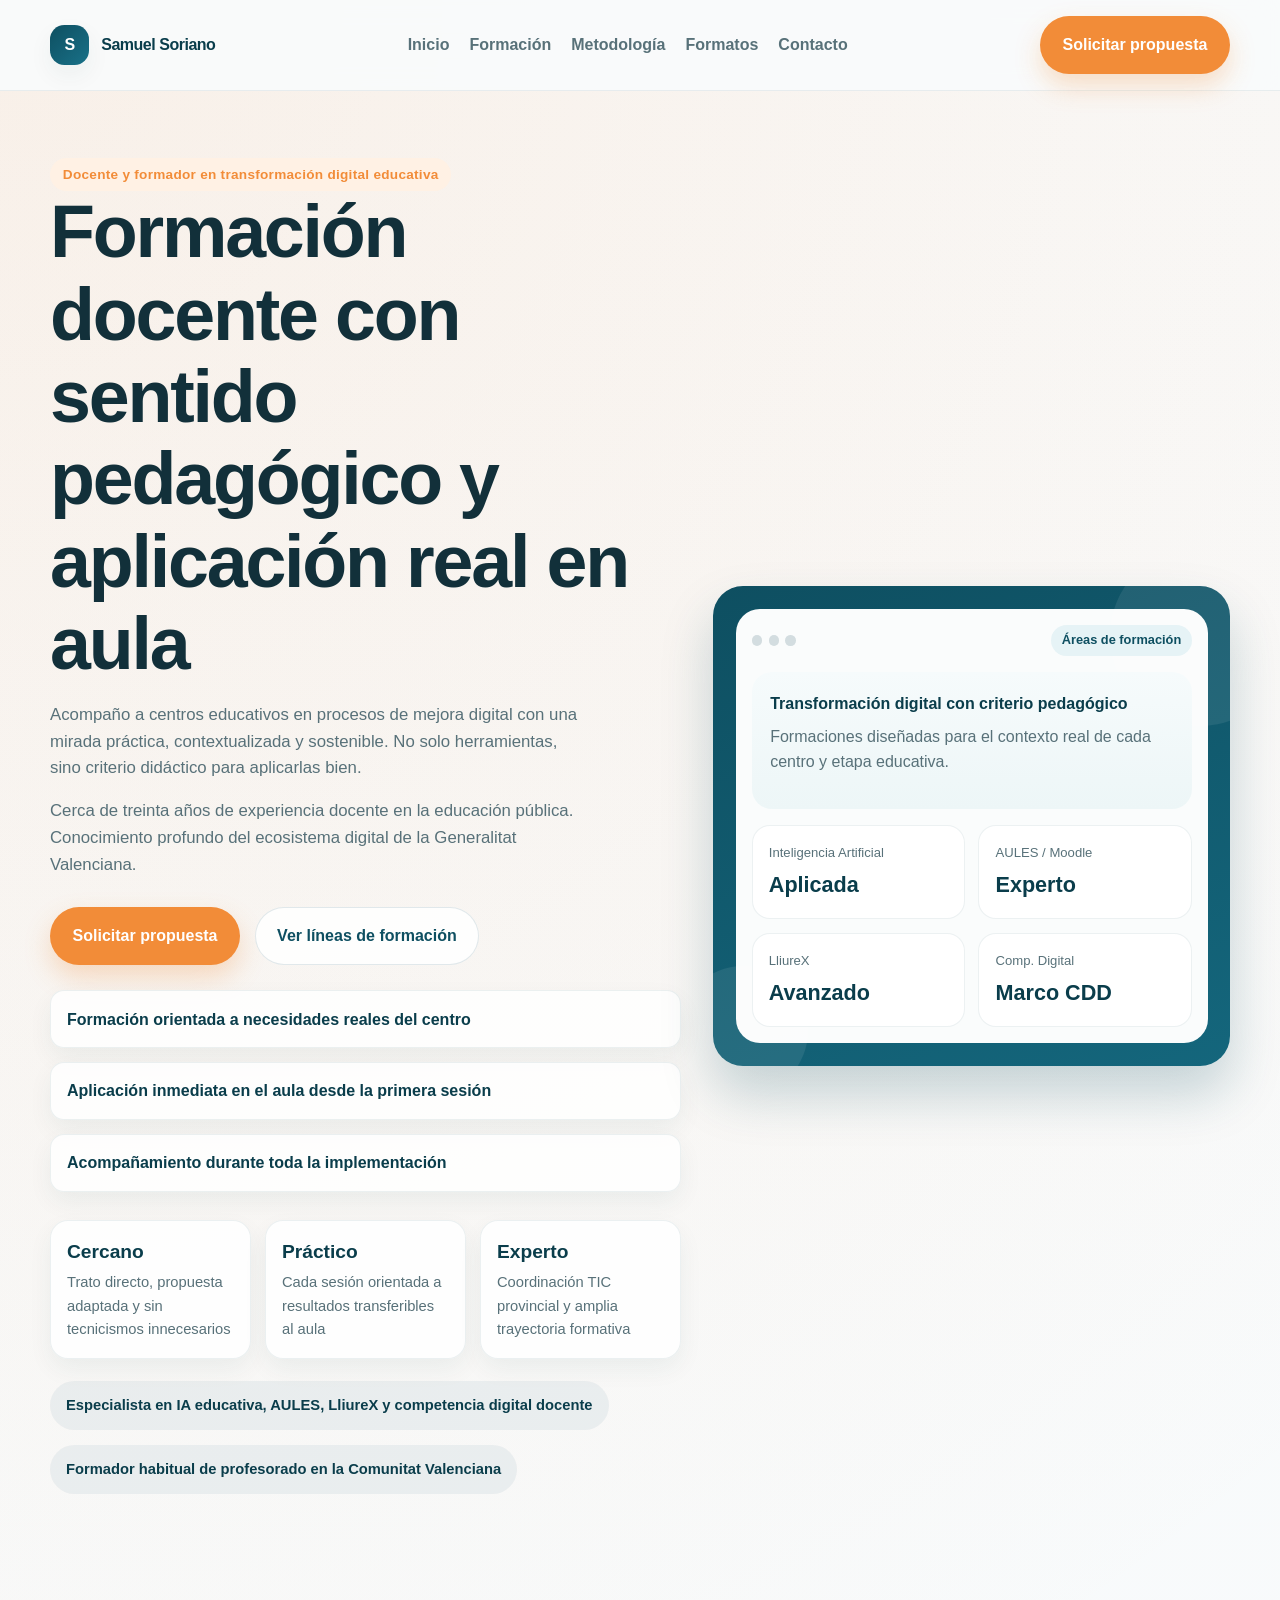
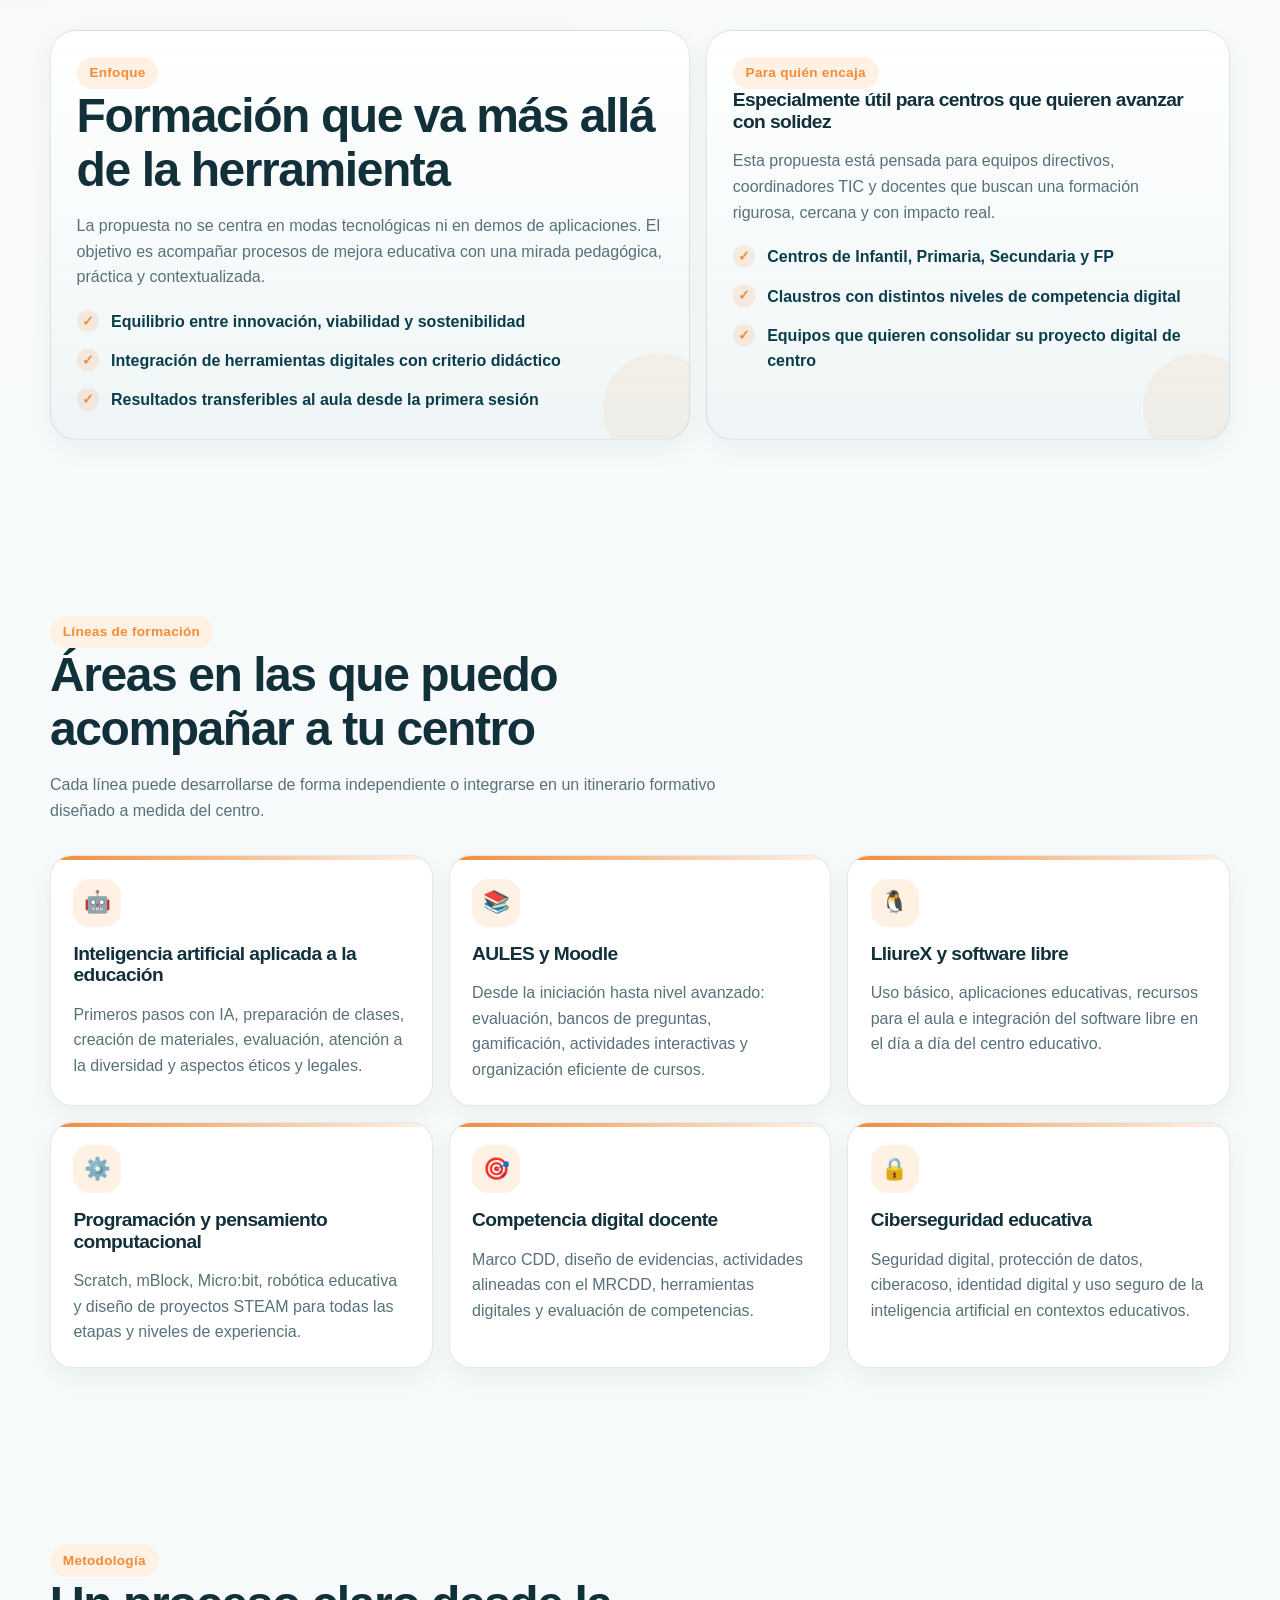
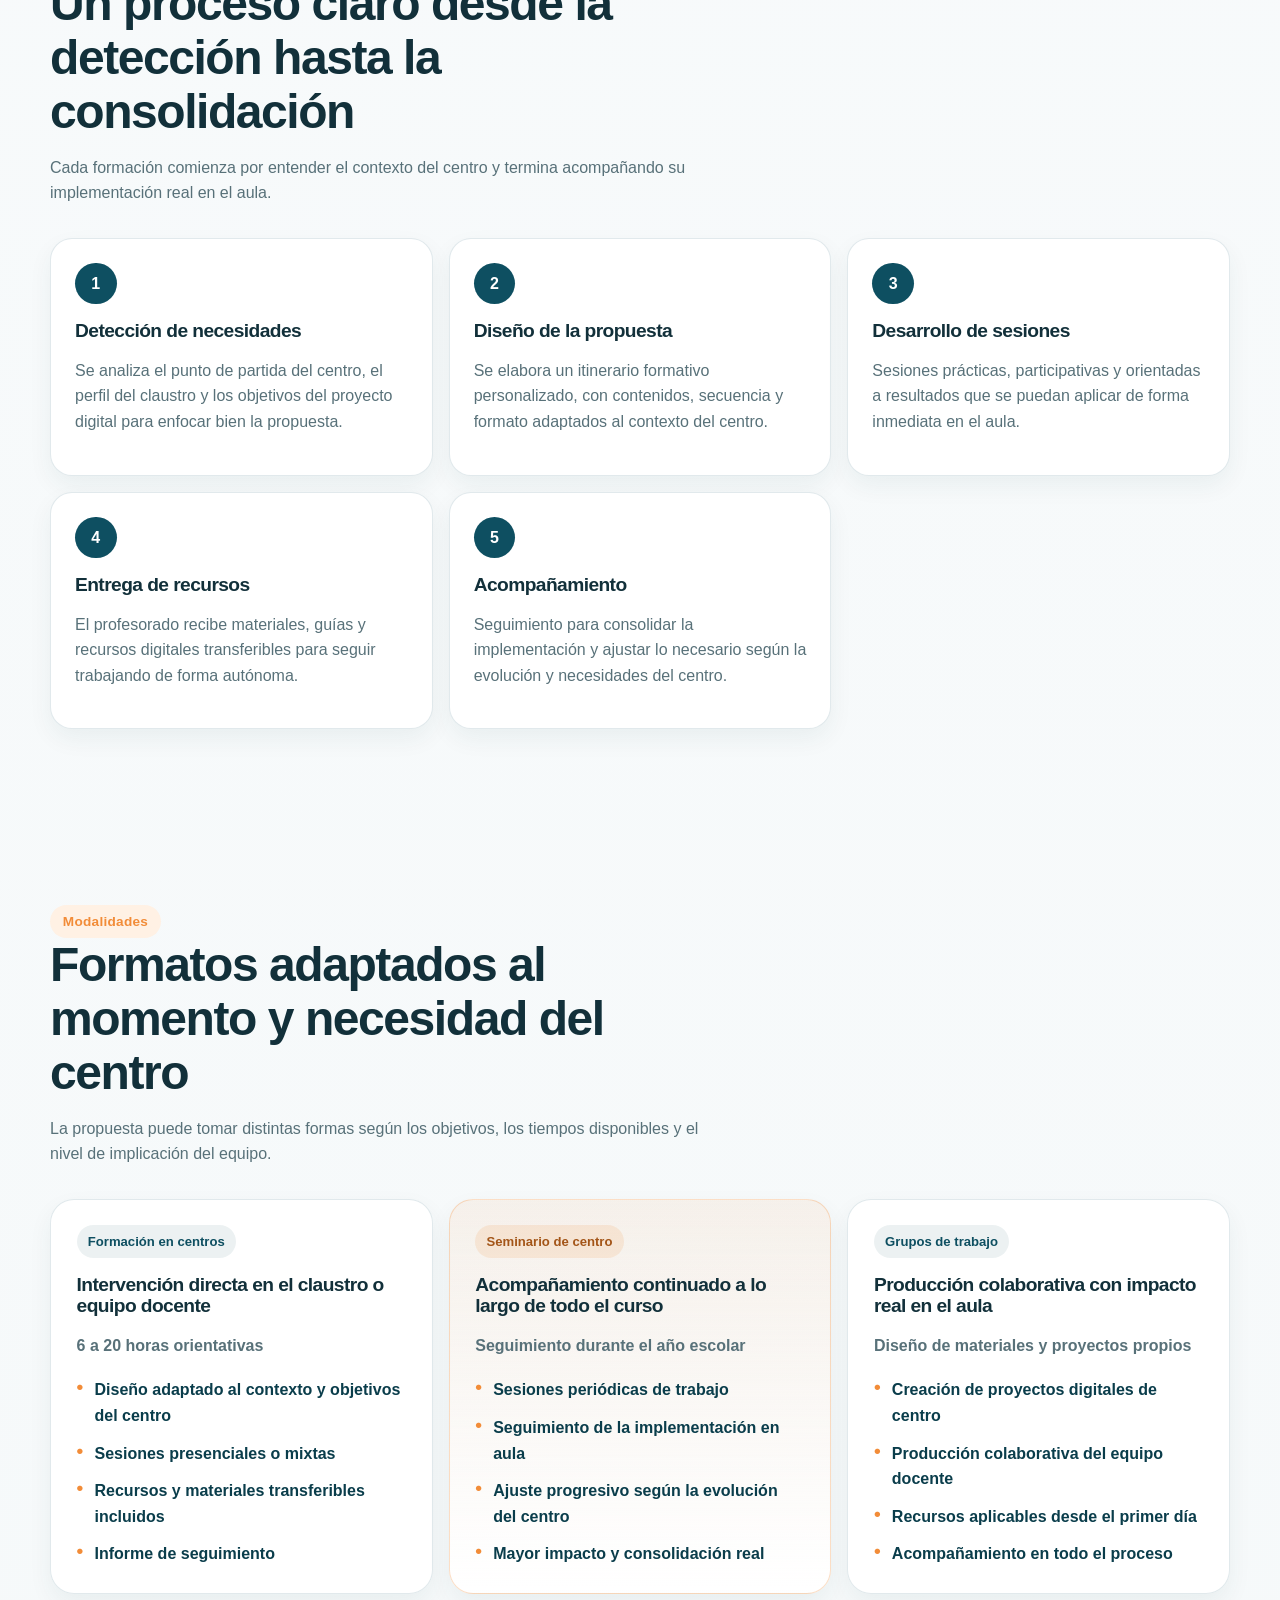
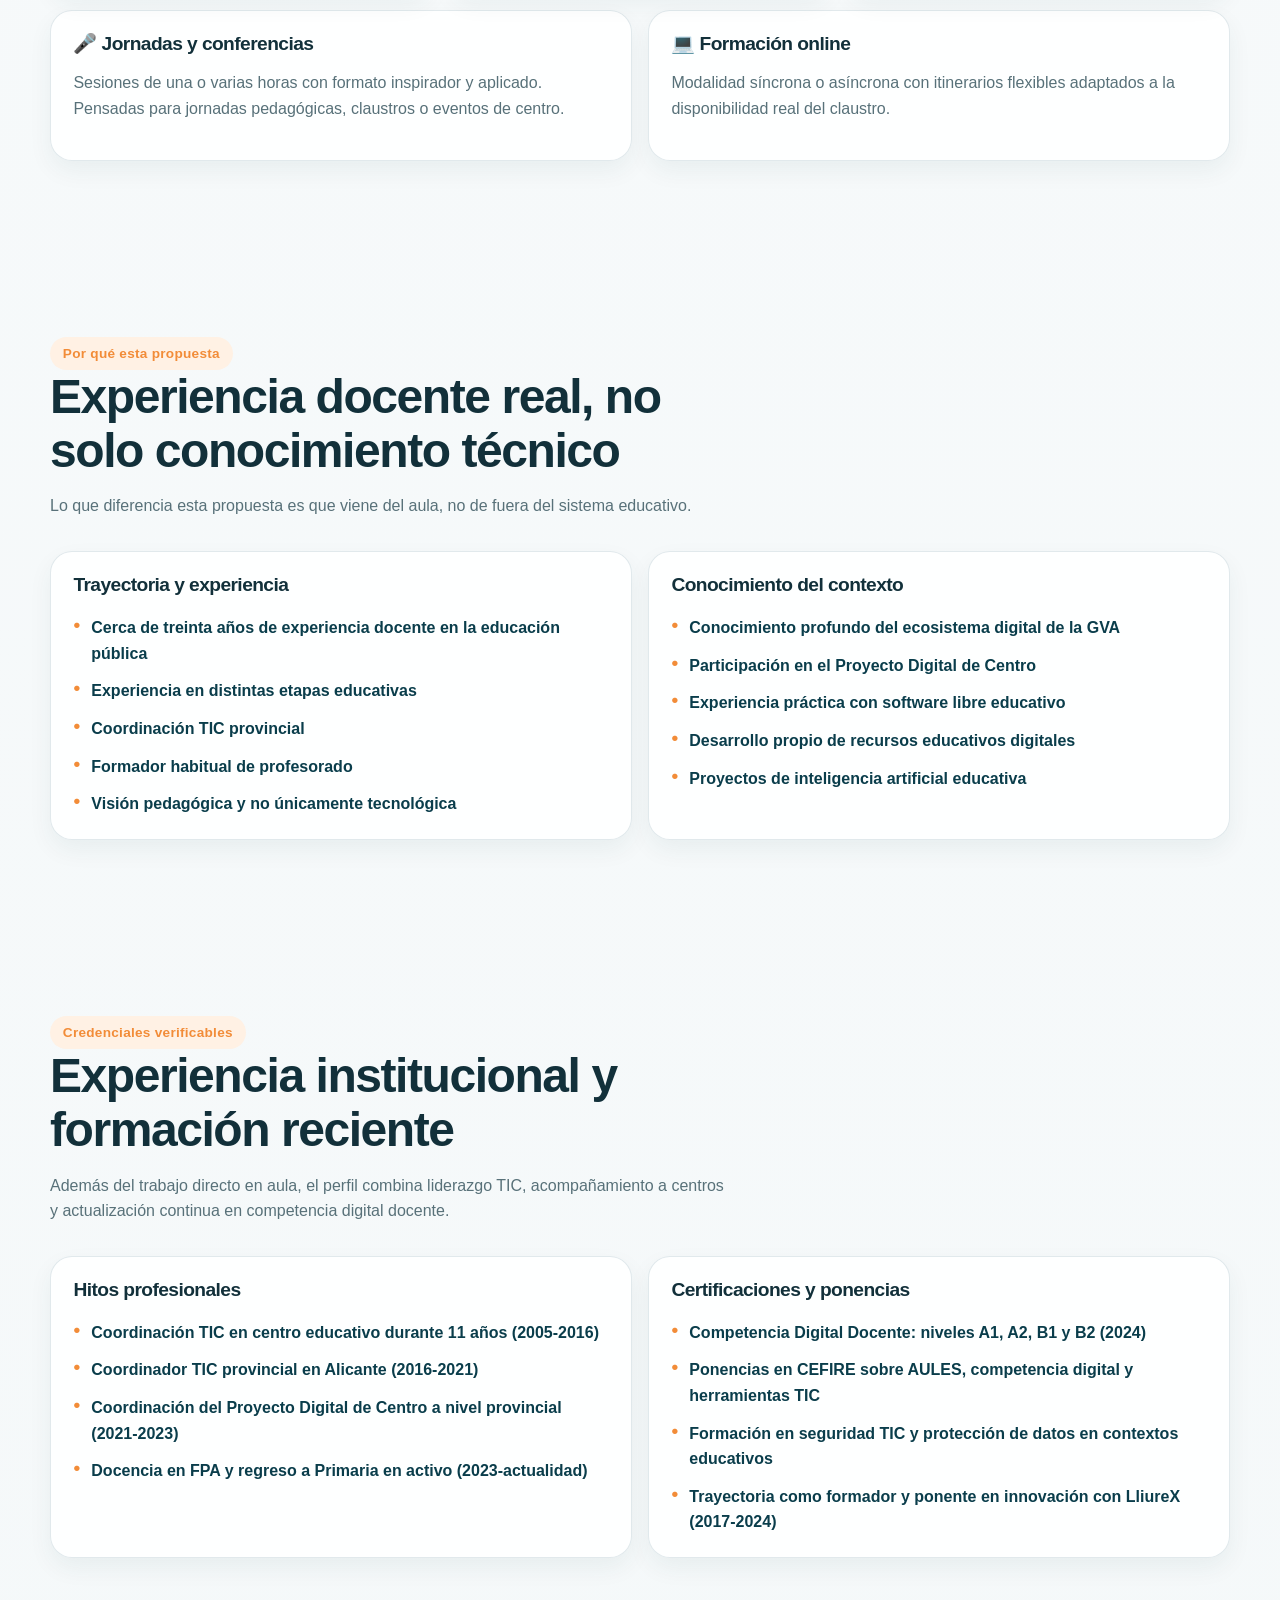
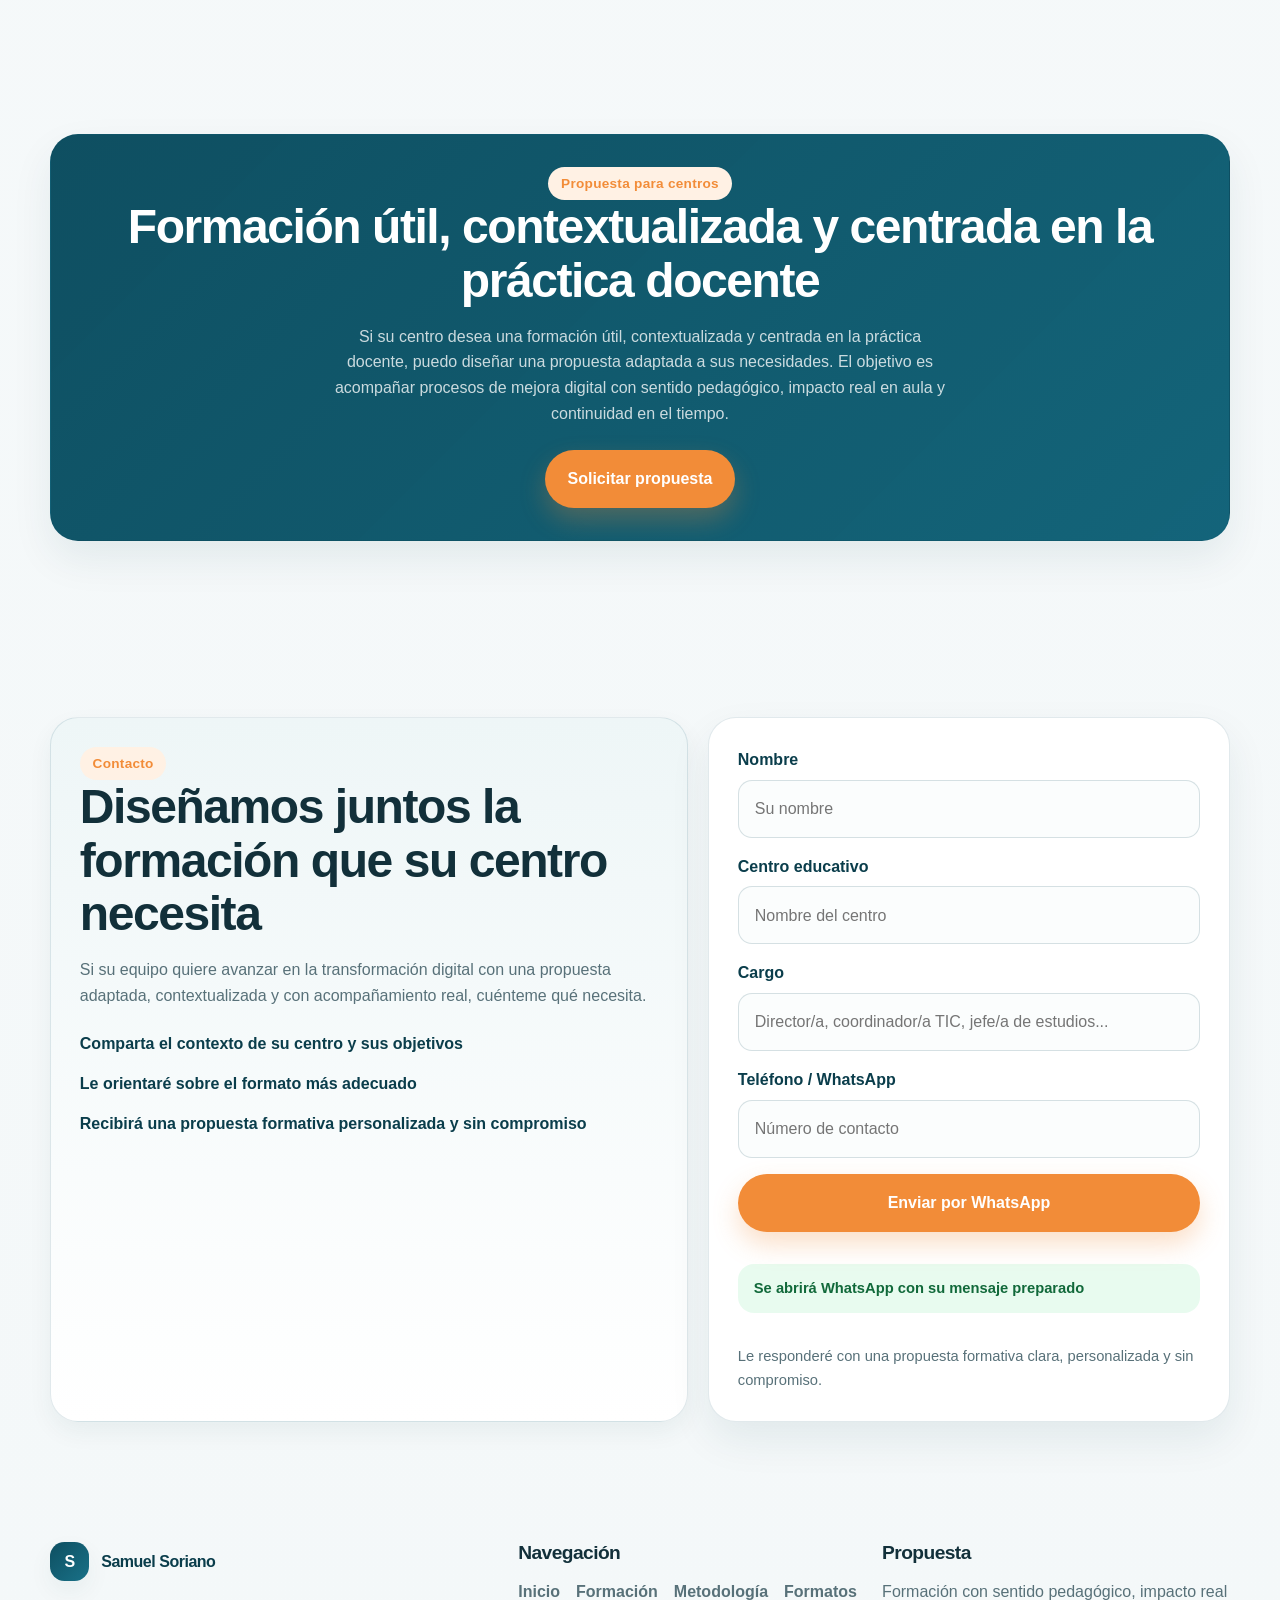
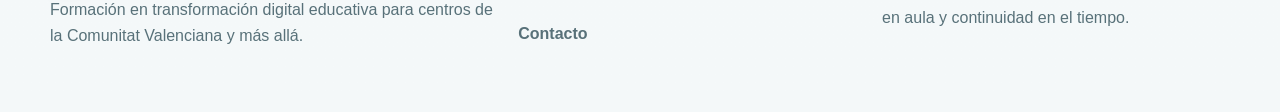
==== commit 7c3566a4: "feat: añade credenciales del CV a la landing" ====
--- a/index.html
+++ b/index.html
@@ -9,267 +9,7 @@
     />
     <link rel="icon" type="image/svg+xml" href="favicon.svg" />
     <title>Samuel Soriano | Formación en Transformación Digital Educativa</title>
-    <style>
-      :root {
-        --bg: #f4f8f9;
-        --surface: #ffffff;
-        --surface-soft: #edf4f5;
-        --text: #12303a;
-        --text-muted: #587179;
-        --primary: #0e4f61;
-        --primary-strong: #0a3d4b;
-        --accent: #f28c38;
-        --accent-soft: #fff1e4;
-        --border: rgba(14, 79, 97, 0.12);
-        --shadow: 0 18px 40px rgba(10, 61, 75, 0.08);
-        --shadow-soft: 0 10px 24px rgba(10, 61, 75, 0.06);
-        --radius: 22px;
-        --radius-sm: 14px;
-        --max-width: 1180px;
-      }
-      * { box-sizing: border-box; }
-      html { scroll-behavior: smooth; }
-      body {
-        margin: 0;
-        font-family: -apple-system, BlinkMacSystemFont, "Segoe UI", sans-serif;
-        background:
-          radial-gradient(circle at top left, rgba(242, 140, 56, 0.1), transparent 24%),
-          linear-gradient(180deg, #f9fbfc 0%, #f4f8f9 100%);
-        color: var(--text);
-        line-height: 1.6;
-      }
-      img { max-width: 100%; display: block; }
-      a { color: inherit; text-decoration: none; }
-      button, input { font: inherit; }
-      .container { width: min(calc(100% - 2rem), var(--max-width)); margin: 0 auto; }
-      .section { padding: 4.5rem 0; }
-      .section-header { max-width: 680px; margin-bottom: 2rem; }
-      .eyebrow {
-        display: inline-flex; align-items: center; gap: 0.5rem;
-        padding: 0.35rem 0.8rem; border-radius: 999px;
-        background: var(--accent-soft); color: var(--accent);
-        font-size: 0.85rem; font-weight: 700; letter-spacing: 0.02em;
-      }
-      h1, h2, h3 { margin: 0 0 1rem; line-height: 1.12; letter-spacing: -0.03em; }
-      h1 { font-size: clamp(2.5rem, 6vw, 4.6rem); }
-      h2 { font-size: clamp(2rem, 4vw, 3rem); }
-      h3 { font-size: 1.2rem; }
-      p { margin: 0 0 1rem; color: var(--text-muted); }
-      .btn, .btn-secondary {
-        display: inline-flex; align-items: center; justify-content: center;
-        gap: 0.55rem; min-height: 3.2rem; padding: 0.95rem 1.35rem;
-        border-radius: 999px; border: 1px solid transparent; font-weight: 700;
-        transition: transform 0.2s ease, box-shadow 0.2s ease, background 0.2s ease, color 0.2s ease;
-      }
-      .btn { background: var(--accent); color: #ffffff; box-shadow: 0 12px 26px rgba(242, 140, 56, 0.28); }
-      .btn:hover, .btn:focus-visible { transform: translateY(-2px); box-shadow: 0 16px 32px rgba(242, 140, 56, 0.35); }
-      .btn-secondary { background: rgba(255,255,255,0.85); color: var(--primary); border-color: var(--border); }
-      .btn-secondary:hover, .btn-secondary:focus-visible { transform: translateY(-2px); box-shadow: var(--shadow-soft); }
-      .site-header {
-        position: sticky; top: 0; z-index: 20;
-        background: rgba(249, 251, 252, 0.9); backdrop-filter: blur(14px);
-        border-bottom: 1px solid rgba(14, 79, 97, 0.08);
-      }
-      .header-inner {
-        display: flex; flex-wrap: wrap; align-items: center;
-        justify-content: space-between; gap: 1rem; padding: 1rem 0;
-      }
-      .brand {
-        display: inline-flex; align-items: center; gap: 0.75rem;
-        font-weight: 800; letter-spacing: -0.03em; color: var(--primary-strong);
-      }
-      .brand-mark {
-        width: 2.45rem; height: 2.45rem; border-radius: 0.9rem;
-        background: linear-gradient(135deg, var(--primary), #197188), var(--primary);
-        color: #ffffff; display: grid; place-items: center; box-shadow: var(--shadow-soft);
-      }
-      .nav {
-        display: flex; order: 3; width: 100%; gap: 0.6rem;
-        overflow-x: auto; padding-bottom: 0.2rem; scrollbar-width: none;
-      }
-      .nav::-webkit-scrollbar { display: none; }
-      .nav a {
-        flex: 0 0 auto; padding: 0.7rem 0.95rem; border-radius: 999px;
-        background: rgba(255,255,255,0.8); border: 1px solid rgba(14, 79, 97, 0.08);
-        color: var(--text-muted); font-weight: 600;
-      }
-      .hero { padding: 3.25rem 0 2rem; }
-      .hero-shell { position: relative; }
-      .hero-grid { display: grid; gap: 2rem; align-items: center; }
-      .hero-copy p { font-size: 1.05rem; max-width: 58ch; }
-      .hero-actions { display: flex; flex-wrap: wrap; gap: 0.9rem; margin: 1.75rem 0 1.4rem; }
-      .hero-points { display: grid; gap: 0.85rem; margin-top: 1.6rem; }
-      .hero-points span {
-        display: flex; align-items: center; gap: 0.8rem; padding: 0.95rem 1rem;
-        border-radius: var(--radius-sm); background: rgba(255,255,255,0.82);
-        border: 1px solid rgba(14, 79, 97, 0.08); box-shadow: var(--shadow-soft);
-        color: var(--primary-strong); font-weight: 600;
-      }
-      .hero-trust { display: grid; grid-template-columns: repeat(3, minmax(0, 1fr)); gap: 0.85rem; margin-top: 1.8rem; }
-      .hero-trust strong { display: block; margin-bottom: 0.2rem; color: var(--primary-strong); font-size: 1.2rem; }
-      .hero-trust span {
-        display: block; padding: 1rem; border-radius: 18px;
-        background: rgba(255,255,255,0.84); border: 1px solid rgba(14, 79, 97, 0.08);
-        box-shadow: var(--shadow-soft); color: var(--text-muted); font-size: 0.92rem;
-      }
-      .mini-proof { display: grid; gap: 0.9rem; margin-top: 1.4rem; }
-      .mini-proof span {
-        display: inline-flex; align-items: center; gap: 0.6rem; padding: 0.8rem 1rem;
-        width: fit-content; border-radius: 999px; background: rgba(14, 79, 97, 0.06);
-        color: var(--primary-strong); font-size: 0.92rem; font-weight: 700;
-      }
-      .hero-visual { position: relative; }
-      .mockup-card {
-        position: relative; overflow: hidden; border-radius: 30px; padding: 1.4rem;
-        background: linear-gradient(160deg, #0e4f61 0%, #14667c 100%);
-        box-shadow: 0 28px 52px rgba(14, 79, 97, 0.22);
-      }
-      .mockup-card::before, .mockup-card::after {
-        content: ""; position: absolute; border-radius: 50%; background: rgba(255,255,255,0.08);
-      }
-      .mockup-card::before { width: 180px; height: 180px; top: -40px; right: -60px; }
-      .mockup-card::after { width: 130px; height: 130px; bottom: -30px; left: -35px; }
-      .mockup-window {
-        position: relative; z-index: 1; border-radius: 24px;
-        background: rgba(255,255,255,0.98); padding: 1rem;
-      }
-      .mockup-topbar { display: flex; align-items: center; justify-content: space-between; margin-bottom: 1rem; }
-      .dots { display: flex; gap: 0.4rem; }
-      .dots i { width: 0.65rem; height: 0.65rem; border-radius: 50%; background: #d3dde0; }
-      .mockup-badge {
-        padding: 0.35rem 0.65rem; border-radius: 999px;
-        background: #e6f3f6; color: var(--primary); font-size: 0.8rem; font-weight: 700;
-      }
-      .mockup-layout { display: grid; gap: 1rem; }
-      .mockup-main {
-        padding: 1.15rem; border-radius: 20px;
-        background: linear-gradient(180deg, #f6fbfc 0%, #edf6f7 100%);
-      }
-      .mockup-main strong { display: block; margin-bottom: 0.45rem; color: var(--primary-strong); }
-      .mockup-metrics { display: grid; grid-template-columns: repeat(2, minmax(0, 1fr)); gap: 0.85rem; }
-      .metric { padding: 1rem; border-radius: 18px; background: #ffffff; border: 1px solid rgba(14, 79, 97, 0.08); }
-      .metric span { display: block; font-size: 0.82rem; color: var(--text-muted); }
-      .metric strong { display: block; margin-top: 0.3rem; font-size: 1.35rem; color: var(--primary-strong); }
-      .problem-grid, .training-grid, .testimonials-grid, .footer-grid { display: grid; gap: 1rem; }
-      .card {
-        background: rgba(255,255,255,0.9); border: 1px solid var(--border);
-        border-radius: var(--radius); padding: 1.4rem; box-shadow: var(--shadow-soft);
-      }
-      .icon-box {
-        width: 3rem; height: 3rem; border-radius: 1rem; display: grid; place-items: center;
-        background: var(--accent-soft); font-size: 1.35rem; margin-bottom: 1rem;
-      }
-      .training-grid .card, .testimonial, .step, .cta-box, .contact-box { background: var(--surface); }
-      .training-grid .card { position: relative; overflow: hidden; }
-      .training-grid .card::before {
-        content: ""; position: absolute; inset: 0 auto auto 0; width: 100%; height: 4px;
-        background: linear-gradient(90deg, var(--accent), rgba(242, 140, 56, 0.1));
-      }
-      .training-grid .card p:last-child { margin-bottom: 0; }
-      .steps { display: grid; gap: 1rem; }
-      .step {
-        position: relative; padding: 1.5rem; border-radius: var(--radius);
-        border: 1px solid var(--border); box-shadow: var(--shadow-soft);
-      }
-      .step-number {
-        display: inline-grid; place-items: center; width: 2.6rem; height: 2.6rem;
-        margin-bottom: 1rem; border-radius: 50%; background: var(--primary);
-        color: #ffffff; font-weight: 800;
-      }
-      .problem-strip { padding-top: 1rem; }
-      .problem-grid { grid-template-columns: 1fr; }
-      .problem-card {
-        position: relative; overflow: hidden; padding: 1.6rem; border-radius: 26px;
-        background: linear-gradient(180deg, rgba(255,255,255,0.98), rgba(237,244,245,0.88));
-        border: 1px solid var(--border); box-shadow: var(--shadow-soft);
-      }
-      .problem-card::after {
-        content: ""; position: absolute; inset: auto -1.5rem -1.5rem auto;
-        width: 110px; height: 110px; border-radius: 50%; background: rgba(242, 140, 56, 0.08);
-      }
-      .problem-list { display: grid; gap: 0.85rem; margin-top: 1.2rem; }
-      .problem-list span { display: flex; align-items: flex-start; gap: 0.75rem; color: var(--primary-strong); font-weight: 600; }
-      .problem-list span::before {
-        content: "✓"; flex: 0 0 auto; width: 1.4rem; height: 1.4rem; border-radius: 50%;
-        display: inline-grid; place-items: center; background: rgba(242, 140, 56, 0.14);
-        color: var(--accent); font-size: 0.9rem; margin-top: 0.05rem;
-      }
-      .cta-box, .contact-box { border-radius: 28px; border: 1px solid var(--border); box-shadow: var(--shadow); }
-      .plans-grid, .coverage-grid { display: grid; gap: 1rem; }
-      .plan-card {
-        position: relative; padding: 1.6rem; border-radius: 24px;
-        border: 1px solid var(--border); background: rgba(255,255,255,0.96); box-shadow: var(--shadow-soft);
-      }
-      .plan-card.featured {
-        background: linear-gradient(180deg, rgba(242, 140, 56, 0.08), rgba(255,255,255,0.98));
-        border-color: rgba(242, 140, 56, 0.28);
-      }
-      .plan-tag {
-        display: inline-flex; padding: 0.35rem 0.7rem; margin-bottom: 1rem;
-        border-radius: 999px; background: rgba(14, 79, 97, 0.08);
-        color: var(--primary); font-size: 0.82rem; font-weight: 800;
-      }
-      .plan-card.featured .plan-tag { background: rgba(242, 140, 56, 0.14); color: #a35518; }
-      .plan-monthly { margin: 0 0 1rem; color: var(--text-muted); font-weight: 700; }
-      .plan-features, .coverage-list { display: grid; gap: 0.75rem; margin-top: 1.2rem; }
-      .plan-features span, .coverage-list span { display: flex; align-items: flex-start; gap: 0.7rem; color: var(--primary-strong); font-weight: 600; }
-      .plan-features span::before, .coverage-list span::before { content: "•"; color: var(--accent); font-size: 1.2rem; line-height: 1; }
-      .cta-box {
-        padding: 2rem;
-        background: linear-gradient(135deg, rgba(14, 79, 97, 0.96), rgba(20, 102, 124, 0.92)), var(--primary);
-        color: #ffffff; text-align: center;
-      }
-      .cta-box p { color: rgba(255,255,255,0.78); max-width: 620px; margin: 0 auto 1.5rem; }
-      .contact-wrap { display: grid; gap: 1.25rem; }
-      .contact-box { padding: 1.8rem; }
-      .contact-intro {
-        padding: 1.8rem; border-radius: 28px;
-        background: linear-gradient(180deg, #eef6f7 0%, #ffffff 100%);
-        border: 1px solid var(--border); box-shadow: var(--shadow-soft);
-      }
-      .contact-list { display: grid; gap: 0.9rem; margin-top: 1.4rem; }
-      .contact-list span { display: flex; align-items: center; gap: 0.7rem; color: var(--primary-strong); font-weight: 600; }
-      form { display: grid; gap: 1rem; }
-      label { display: block; margin-bottom: 0.45rem; font-weight: 700; color: var(--primary-strong); }
-      input {
-        width: 100%; padding: 0.95rem 1rem; border-radius: 14px;
-        border: 1px solid rgba(14, 79, 97, 0.16); background: #fbfdfd; color: var(--text);
-      }
-      input:focus { outline: 2px solid rgba(242, 140, 56, 0.18); border-color: var(--accent); }
-      .form-note { margin: 0; font-size: 0.92rem; color: var(--text-muted); }
-      .whatsapp-note {
-        display: inline-flex; align-items: center; gap: 0.55rem; margin-top: 1rem;
-        padding: 0.8rem 1rem; border-radius: 16px; background: rgba(37, 211, 102, 0.1);
-        color: #11693a; font-size: 0.92rem; font-weight: 700;
-      }
-      .hp-field { position: absolute; left: -9999px; width: 1px; height: 1px; overflow: hidden; }
-      .footer { padding: 2rem 0 3rem; }
-      .footer-grid { align-items: start; }
-      .footer-links { display: flex; flex-wrap: wrap; gap: 1rem; color: var(--text-muted); font-weight: 600; }
-      .footer-note { color: var(--text-muted); }
-      @media (min-width: 700px) {
-        .section { padding: 5.5rem 0; }
-        .problem-grid, .testimonials-grid, .plans-grid, .coverage-grid {
-          grid-template-columns: repeat(2, minmax(0, 1fr));
-        }
-        .training-grid { grid-template-columns: repeat(2, minmax(0, 1fr)); }
-        .steps { grid-template-columns: repeat(3, minmax(0, 1fr)); }
-        .footer-grid { grid-template-columns: 1.3fr 1fr 1fr; }
-      }
-      @media (min-width: 920px) {
-        .nav { display: flex; order: initial; width: auto; align-items: center; gap: 1.25rem; overflow: visible; padding-bottom: 0; }
-        .nav a { padding: 0; background: transparent; border: 0; }
-        .header-cta { display: inline-flex; }
-        .hero { padding: 4.2rem 0 3rem; }
-        .hero-grid, .contact-wrap { grid-template-columns: 1.1fr 0.9fr; }
-        .training-grid { grid-template-columns: repeat(3, minmax(0, 1fr)); }
-        .problem-grid { grid-template-columns: 1.1fr 0.9fr; }
-        .plans-grid { grid-template-columns: repeat(3, minmax(0, 1fr)); }
-      }
-      @media (max-width: 479px) {
-        .hero-trust { grid-template-columns: 1fr; }
-      }
-    </style>
+    <link rel="stylesheet" href="styles.css" />
   </head>
   <body>
     <header class="site-header">
@@ -600,6 +340,39 @@
         </div>
       </section>
 
+      <section class="section" aria-labelledby="credenciales-titulo">
+        <div class="container">
+          <div class="section-header">
+            <span class="eyebrow">Credenciales verificables</span>
+            <h2 id="credenciales-titulo">Experiencia institucional y formación reciente</h2>
+            <p>
+              Además del trabajo directo en aula, el perfil combina liderazgo TIC,
+              acompañamiento a centros y actualización continua en competencia digital docente.
+            </p>
+          </div>
+          <div class="coverage-grid">
+            <article class="card">
+              <h3>Hitos profesionales</h3>
+              <div class="coverage-list">
+                <span>Coordinación TIC en centro educativo durante 11 años (2005-2016)</span>
+                <span>Coordinador TIC provincial en Alicante (2016-2021)</span>
+                <span>Coordinación del Proyecto Digital de Centro a nivel provincial (2021-2023)</span>
+                <span>Docencia en FPA y regreso a Primaria en activo (2023-actualidad)</span>
+              </div>
+            </article>
+            <article class="card">
+              <h3>Certificaciones y ponencias</h3>
+              <div class="coverage-list">
+                <span>Competencia Digital Docente: niveles A1, A2, B1 y B2 (2024)</span>
+                <span>Ponencias en CEFIRE sobre AULES, competencia digital y herramientas TIC</span>
+                <span>Formación en seguridad TIC y protección de datos en contextos educativos</span>
+                <span>Trayectoria como formador y ponente en innovación con LliureX (2017-2024)</span>
+              </div>
+            </article>
+          </div>
+        </div>
+      </section>
+
       <section class="section" aria-labelledby="cta-titulo">
         <div class="container">
           <div class="cta-box">
@@ -696,48 +469,6 @@
         </div>
       </div>
     </footer>
-
-    <script>
-      document.querySelectorAll('a[href="#contacto"]').forEach(function (link) {
-        link.addEventListener("click", function () {
-          var input = document.getElementById("nombre");
-          window.setTimeout(function () { input.focus(); }, 350);
-        });
-      });
-
-      document.getElementById("contact-form").addEventListener("submit", function (event) {
-        event.preventDefault();
-
-        var honeypot = document.getElementById("empresa_web").value.trim();
-        var lastSentAt = Number(window.localStorage.getItem("sasoguLastWhatsappLead") || "0");
-        var now = Date.now();
-        var cooldownMs = 15000;
-
-        if (honeypot !== "") return;
-
-        if (now - lastSentAt < cooldownMs) {
-          window.alert("Espera unos segundos antes de volver a enviar el formulario.");
-          return;
-        }
-
-        var nombre = document.getElementById("nombre").value.trim();
-        var centro = document.getElementById("centro").value.trim();
-        var cargo = document.getElementById("cargo").value.trim();
-        var telefono = document.getElementById("telefono").value.trim();
-
-        var lineas = [
-          "Hola Samuel, soy " + nombre + ".",
-          "Mi centro es: " + centro + ".",
-          cargo ? "Mi cargo: " + cargo + "." : "",
-          "Mi teléfono o WhatsApp es: " + telefono + ".",
-          "Me gustaría recibir una propuesta de formación para mi centro."
-        ].filter(Boolean);
-
-        var url = "https://wa.me/34607225259?text=" + encodeURIComponent(lineas.join("\n"));
-
-        window.localStorage.setItem("sasoguLastWhatsappLead", String(now));
-        window.open(url, "_blank");
-      });
-    </script>
+    <script src="main.js"></script>
   </body>
 </html>
--- a/styles.css
+++ b/styles.css
@@ -0,0 +1,259 @@
+      :root {
+        --bg: #f4f8f9;
+        --surface: #ffffff;
+        --surface-soft: #edf4f5;
+        --text: #12303a;
+        --text-muted: #587179;
+        --primary: #0e4f61;
+        --primary-strong: #0a3d4b;
+        --accent: #f28c38;
+        --accent-soft: #fff1e4;
+        --border: rgba(14, 79, 97, 0.12);
+        --shadow: 0 18px 40px rgba(10, 61, 75, 0.08);
+        --shadow-soft: 0 10px 24px rgba(10, 61, 75, 0.06);
+        --radius: 22px;
+        --radius-sm: 14px;
+        --max-width: 1180px;
+      }
+      * { box-sizing: border-box; }
+      html { scroll-behavior: smooth; }
+      body {
+        margin: 0;
+        font-family: -apple-system, BlinkMacSystemFont, "Segoe UI", sans-serif;
+        background:
+          radial-gradient(circle at top left, rgba(242, 140, 56, 0.1), transparent 24%),
+          linear-gradient(180deg, #f9fbfc 0%, #f4f8f9 100%);
+        color: var(--text);
+        line-height: 1.6;
+      }
+      img { max-width: 100%; display: block; }
+      a { color: inherit; text-decoration: none; }
+      button, input { font: inherit; }
+      .container { width: min(calc(100% - 2rem), var(--max-width)); margin: 0 auto; }
+      .section { padding: 4.5rem 0; }
+      .section-header { max-width: 680px; margin-bottom: 2rem; }
+      .eyebrow {
+        display: inline-flex; align-items: center; gap: 0.5rem;
+        padding: 0.35rem 0.8rem; border-radius: 999px;
+        background: var(--accent-soft); color: var(--accent);
+        font-size: 0.85rem; font-weight: 700; letter-spacing: 0.02em;
+      }
+      h1, h2, h3 { margin: 0 0 1rem; line-height: 1.12; letter-spacing: -0.03em; }
+      h1 { font-size: clamp(2.5rem, 6vw, 4.6rem); }
+      h2 { font-size: clamp(2rem, 4vw, 3rem); }
+      h3 { font-size: 1.2rem; }
+      p { margin: 0 0 1rem; color: var(--text-muted); }
+      .btn, .btn-secondary {
+        display: inline-flex; align-items: center; justify-content: center;
+        gap: 0.55rem; min-height: 3.2rem; padding: 0.95rem 1.35rem;
+        border-radius: 999px; border: 1px solid transparent; font-weight: 700;
+        transition: transform 0.2s ease, box-shadow 0.2s ease, background 0.2s ease, color 0.2s ease;
+      }
+      .btn { background: var(--accent); color: #ffffff; box-shadow: 0 12px 26px rgba(242, 140, 56, 0.28); }
+      .btn:hover, .btn:focus-visible { transform: translateY(-2px); box-shadow: 0 16px 32px rgba(242, 140, 56, 0.35); }
+      .btn-secondary { background: rgba(255,255,255,0.85); color: var(--primary); border-color: var(--border); }
+      .btn-secondary:hover, .btn-secondary:focus-visible { transform: translateY(-2px); box-shadow: var(--shadow-soft); }
+      .site-header {
+        position: sticky; top: 0; z-index: 20;
+        background: rgba(249, 251, 252, 0.9); backdrop-filter: blur(14px);
+        border-bottom: 1px solid rgba(14, 79, 97, 0.08);
+      }
+      .header-inner {
+        display: flex; flex-wrap: wrap; align-items: center;
+        justify-content: space-between; gap: 1rem; padding: 1rem 0;
+      }
+      .brand {
+        display: inline-flex; align-items: center; gap: 0.75rem;
+        font-weight: 800; letter-spacing: -0.03em; color: var(--primary-strong);
+      }
+      .brand-mark {
+        width: 2.45rem; height: 2.45rem; border-radius: 0.9rem;
+        background: linear-gradient(135deg, var(--primary), #197188), var(--primary);
+        color: #ffffff; display: grid; place-items: center; box-shadow: var(--shadow-soft);
+      }
+      .nav {
+        display: flex; order: 3; width: 100%; gap: 0.6rem;
+        overflow-x: auto; padding-bottom: 0.2rem; scrollbar-width: none;
+      }
+      .nav::-webkit-scrollbar { display: none; }
+      .nav a {
+        flex: 0 0 auto; padding: 0.7rem 0.95rem; border-radius: 999px;
+        background: rgba(255,255,255,0.8); border: 1px solid rgba(14, 79, 97, 0.08);
+        color: var(--text-muted); font-weight: 600;
+      }
+      .hero { padding: 3.25rem 0 2rem; }
+      .hero-shell { position: relative; }
+      .hero-grid { display: grid; gap: 2rem; align-items: center; }
+      .hero-copy p { font-size: 1.05rem; max-width: 58ch; }
+      .hero-actions { display: flex; flex-wrap: wrap; gap: 0.9rem; margin: 1.75rem 0 1.4rem; }
+      .hero-points { display: grid; gap: 0.85rem; margin-top: 1.6rem; }
+      .hero-points span {
+        display: flex; align-items: center; gap: 0.8rem; padding: 0.95rem 1rem;
+        border-radius: var(--radius-sm); background: rgba(255,255,255,0.82);
+        border: 1px solid rgba(14, 79, 97, 0.08); box-shadow: var(--shadow-soft);
+        color: var(--primary-strong); font-weight: 600;
+      }
+      .hero-trust { display: grid; grid-template-columns: repeat(3, minmax(0, 1fr)); gap: 0.85rem; margin-top: 1.8rem; }
+      .hero-trust strong { display: block; margin-bottom: 0.2rem; color: var(--primary-strong); font-size: 1.2rem; }
+      .hero-trust span {
+        display: block; padding: 1rem; border-radius: 18px;
+        background: rgba(255,255,255,0.84); border: 1px solid rgba(14, 79, 97, 0.08);
+        box-shadow: var(--shadow-soft); color: var(--text-muted); font-size: 0.92rem;
+      }
+      .mini-proof { display: grid; gap: 0.9rem; margin-top: 1.4rem; }
+      .mini-proof span {
+        display: inline-flex; align-items: center; gap: 0.6rem; padding: 0.8rem 1rem;
+        width: fit-content; border-radius: 999px; background: rgba(14, 79, 97, 0.06);
+        color: var(--primary-strong); font-size: 0.92rem; font-weight: 700;
+      }
+      .hero-visual { position: relative; }
+      .mockup-card {
+        position: relative; overflow: hidden; border-radius: 30px; padding: 1.4rem;
+        background: linear-gradient(160deg, #0e4f61 0%, #14667c 100%);
+        box-shadow: 0 28px 52px rgba(14, 79, 97, 0.22);
+      }
+      .mockup-card::before, .mockup-card::after {
+        content: ""; position: absolute; border-radius: 50%; background: rgba(255,255,255,0.08);
+      }
+      .mockup-card::before { width: 180px; height: 180px; top: -40px; right: -60px; }
+      .mockup-card::after { width: 130px; height: 130px; bottom: -30px; left: -35px; }
+      .mockup-window {
+        position: relative; z-index: 1; border-radius: 24px;
+        background: rgba(255,255,255,0.98); padding: 1rem;
+      }
+      .mockup-topbar { display: flex; align-items: center; justify-content: space-between; margin-bottom: 1rem; }
+      .dots { display: flex; gap: 0.4rem; }
+      .dots i { width: 0.65rem; height: 0.65rem; border-radius: 50%; background: #d3dde0; }
+      .mockup-badge {
+        padding: 0.35rem 0.65rem; border-radius: 999px;
+        background: #e6f3f6; color: var(--primary); font-size: 0.8rem; font-weight: 700;
+      }
+      .mockup-layout { display: grid; gap: 1rem; }
+      .mockup-main {
+        padding: 1.15rem; border-radius: 20px;
+        background: linear-gradient(180deg, #f6fbfc 0%, #edf6f7 100%);
+      }
+      .mockup-main strong { display: block; margin-bottom: 0.45rem; color: var(--primary-strong); }
+      .mockup-metrics { display: grid; grid-template-columns: repeat(2, minmax(0, 1fr)); gap: 0.85rem; }
+      .metric { padding: 1rem; border-radius: 18px; background: #ffffff; border: 1px solid rgba(14, 79, 97, 0.08); }
+      .metric span { display: block; font-size: 0.82rem; color: var(--text-muted); }
+      .metric strong { display: block; margin-top: 0.3rem; font-size: 1.35rem; color: var(--primary-strong); }
+      .problem-grid, .training-grid, .testimonials-grid, .footer-grid { display: grid; gap: 1rem; }
+      .card {
+        background: rgba(255,255,255,0.9); border: 1px solid var(--border);
+        border-radius: var(--radius); padding: 1.4rem; box-shadow: var(--shadow-soft);
+      }
+      .icon-box {
+        width: 3rem; height: 3rem; border-radius: 1rem; display: grid; place-items: center;
+        background: var(--accent-soft); font-size: 1.35rem; margin-bottom: 1rem;
+      }
+      .training-grid .card, .testimonial, .step, .cta-box, .contact-box { background: var(--surface); }
+      .training-grid .card { position: relative; overflow: hidden; }
+      .training-grid .card::before {
+        content: ""; position: absolute; inset: 0 auto auto 0; width: 100%; height: 4px;
+        background: linear-gradient(90deg, var(--accent), rgba(242, 140, 56, 0.1));
+      }
+      .training-grid .card p:last-child { margin-bottom: 0; }
+      .steps { display: grid; gap: 1rem; }
+      .step {
+        position: relative; padding: 1.5rem; border-radius: var(--radius);
+        border: 1px solid var(--border); box-shadow: var(--shadow-soft);
+      }
+      .step-number {
+        display: inline-grid; place-items: center; width: 2.6rem; height: 2.6rem;
+        margin-bottom: 1rem; border-radius: 50%; background: var(--primary);
+        color: #ffffff; font-weight: 800;
+      }
+      .problem-strip { padding-top: 1rem; }
+      .problem-grid { grid-template-columns: 1fr; }
+      .problem-card {
+        position: relative; overflow: hidden; padding: 1.6rem; border-radius: 26px;
+        background: linear-gradient(180deg, rgba(255,255,255,0.98), rgba(237,244,245,0.88));
+        border: 1px solid var(--border); box-shadow: var(--shadow-soft);
+      }
+      .problem-card::after {
+        content: ""; position: absolute; inset: auto -1.5rem -1.5rem auto;
+        width: 110px; height: 110px; border-radius: 50%; background: rgba(242, 140, 56, 0.08);
+      }
+      .problem-list { display: grid; gap: 0.85rem; margin-top: 1.2rem; }
+      .problem-list span { display: flex; align-items: flex-start; gap: 0.75rem; color: var(--primary-strong); font-weight: 600; }
+      .problem-list span::before {
+        content: "✓"; flex: 0 0 auto; width: 1.4rem; height: 1.4rem; border-radius: 50%;
+        display: inline-grid; place-items: center; background: rgba(242, 140, 56, 0.14);
+        color: var(--accent); font-size: 0.9rem; margin-top: 0.05rem;
+      }
+      .cta-box, .contact-box { border-radius: 28px; border: 1px solid var(--border); box-shadow: var(--shadow); }
+      .plans-grid, .coverage-grid { display: grid; gap: 1rem; }
+      .plan-card {
+        position: relative; padding: 1.6rem; border-radius: 24px;
+        border: 1px solid var(--border); background: rgba(255,255,255,0.96); box-shadow: var(--shadow-soft);
+      }
+      .plan-card.featured {
+        background: linear-gradient(180deg, rgba(242, 140, 56, 0.08), rgba(255,255,255,0.98));
+        border-color: rgba(242, 140, 56, 0.28);
+      }
+      .plan-tag {
+        display: inline-flex; padding: 0.35rem 0.7rem; margin-bottom: 1rem;
+        border-radius: 999px; background: rgba(14, 79, 97, 0.08);
+        color: var(--primary); font-size: 0.82rem; font-weight: 800;
+      }
+      .plan-card.featured .plan-tag { background: rgba(242, 140, 56, 0.14); color: #a35518; }
+      .plan-monthly { margin: 0 0 1rem; color: var(--text-muted); font-weight: 700; }
+      .plan-features, .coverage-list { display: grid; gap: 0.75rem; margin-top: 1.2rem; }
+      .plan-features span, .coverage-list span { display: flex; align-items: flex-start; gap: 0.7rem; color: var(--primary-strong); font-weight: 600; }
+      .plan-features span::before, .coverage-list span::before { content: "•"; color: var(--accent); font-size: 1.2rem; line-height: 1; }
+      .cta-box {
+        padding: 2rem;
+        background: linear-gradient(135deg, rgba(14, 79, 97, 0.96), rgba(20, 102, 124, 0.92)), var(--primary);
+        color: #ffffff; text-align: center;
+      }
+      .cta-box p { color: rgba(255,255,255,0.78); max-width: 620px; margin: 0 auto 1.5rem; }
+      .contact-wrap { display: grid; gap: 1.25rem; }
+      .contact-box { padding: 1.8rem; }
+      .contact-intro {
+        padding: 1.8rem; border-radius: 28px;
+        background: linear-gradient(180deg, #eef6f7 0%, #ffffff 100%);
+        border: 1px solid var(--border); box-shadow: var(--shadow-soft);
+      }
+      .contact-list { display: grid; gap: 0.9rem; margin-top: 1.4rem; }
+      .contact-list span { display: flex; align-items: center; gap: 0.7rem; color: var(--primary-strong); font-weight: 600; }
+      form { display: grid; gap: 1rem; }
+      label { display: block; margin-bottom: 0.45rem; font-weight: 700; color: var(--primary-strong); }
+      input {
+        width: 100%; padding: 0.95rem 1rem; border-radius: 14px;
+        border: 1px solid rgba(14, 79, 97, 0.16); background: #fbfdfd; color: var(--text);
+      }
+      input:focus { outline: 2px solid rgba(242, 140, 56, 0.18); border-color: var(--accent); }
+      .form-note { margin: 0; font-size: 0.92rem; color: var(--text-muted); }
+      .whatsapp-note {
+        display: inline-flex; align-items: center; gap: 0.55rem; margin-top: 1rem;
+        padding: 0.8rem 1rem; border-radius: 16px; background: rgba(37, 211, 102, 0.1);
+        color: #11693a; font-size: 0.92rem; font-weight: 700;
+      }
+      .hp-field { position: absolute; left: -9999px; width: 1px; height: 1px; overflow: hidden; }
+      .footer { padding: 2rem 0 3rem; }
+      .footer-grid { align-items: start; }
+      .footer-links { display: flex; flex-wrap: wrap; gap: 1rem; color: var(--text-muted); font-weight: 600; }
+      .footer-note { color: var(--text-muted); }
+      @media (min-width: 700px) {
+        .section { padding: 5.5rem 0; }
+        .problem-grid, .testimonials-grid, .plans-grid, .coverage-grid {
+          grid-template-columns: repeat(2, minmax(0, 1fr));
+        }
+        .training-grid { grid-template-columns: repeat(2, minmax(0, 1fr)); }
+        .steps { grid-template-columns: repeat(3, minmax(0, 1fr)); }
+        .footer-grid { grid-template-columns: 1.3fr 1fr 1fr; }
+      }
+      @media (min-width: 920px) {
+        .nav { display: flex; order: initial; width: auto; align-items: center; gap: 1.25rem; overflow: visible; padding-bottom: 0; }
+        .nav a { padding: 0; background: transparent; border: 0; }
+        .header-cta { display: inline-flex; }
+        .hero { padding: 4.2rem 0 3rem; }
+        .hero-grid, .contact-wrap { grid-template-columns: 1.1fr 0.9fr; }
+        .training-grid { grid-template-columns: repeat(3, minmax(0, 1fr)); }
+        .problem-grid { grid-template-columns: 1.1fr 0.9fr; }
+        .plans-grid { grid-template-columns: repeat(3, minmax(0, 1fr)); }
+      }
+      @media (max-width: 479px) {
+        .hero-trust { grid-template-columns: 1fr; }
+      }
